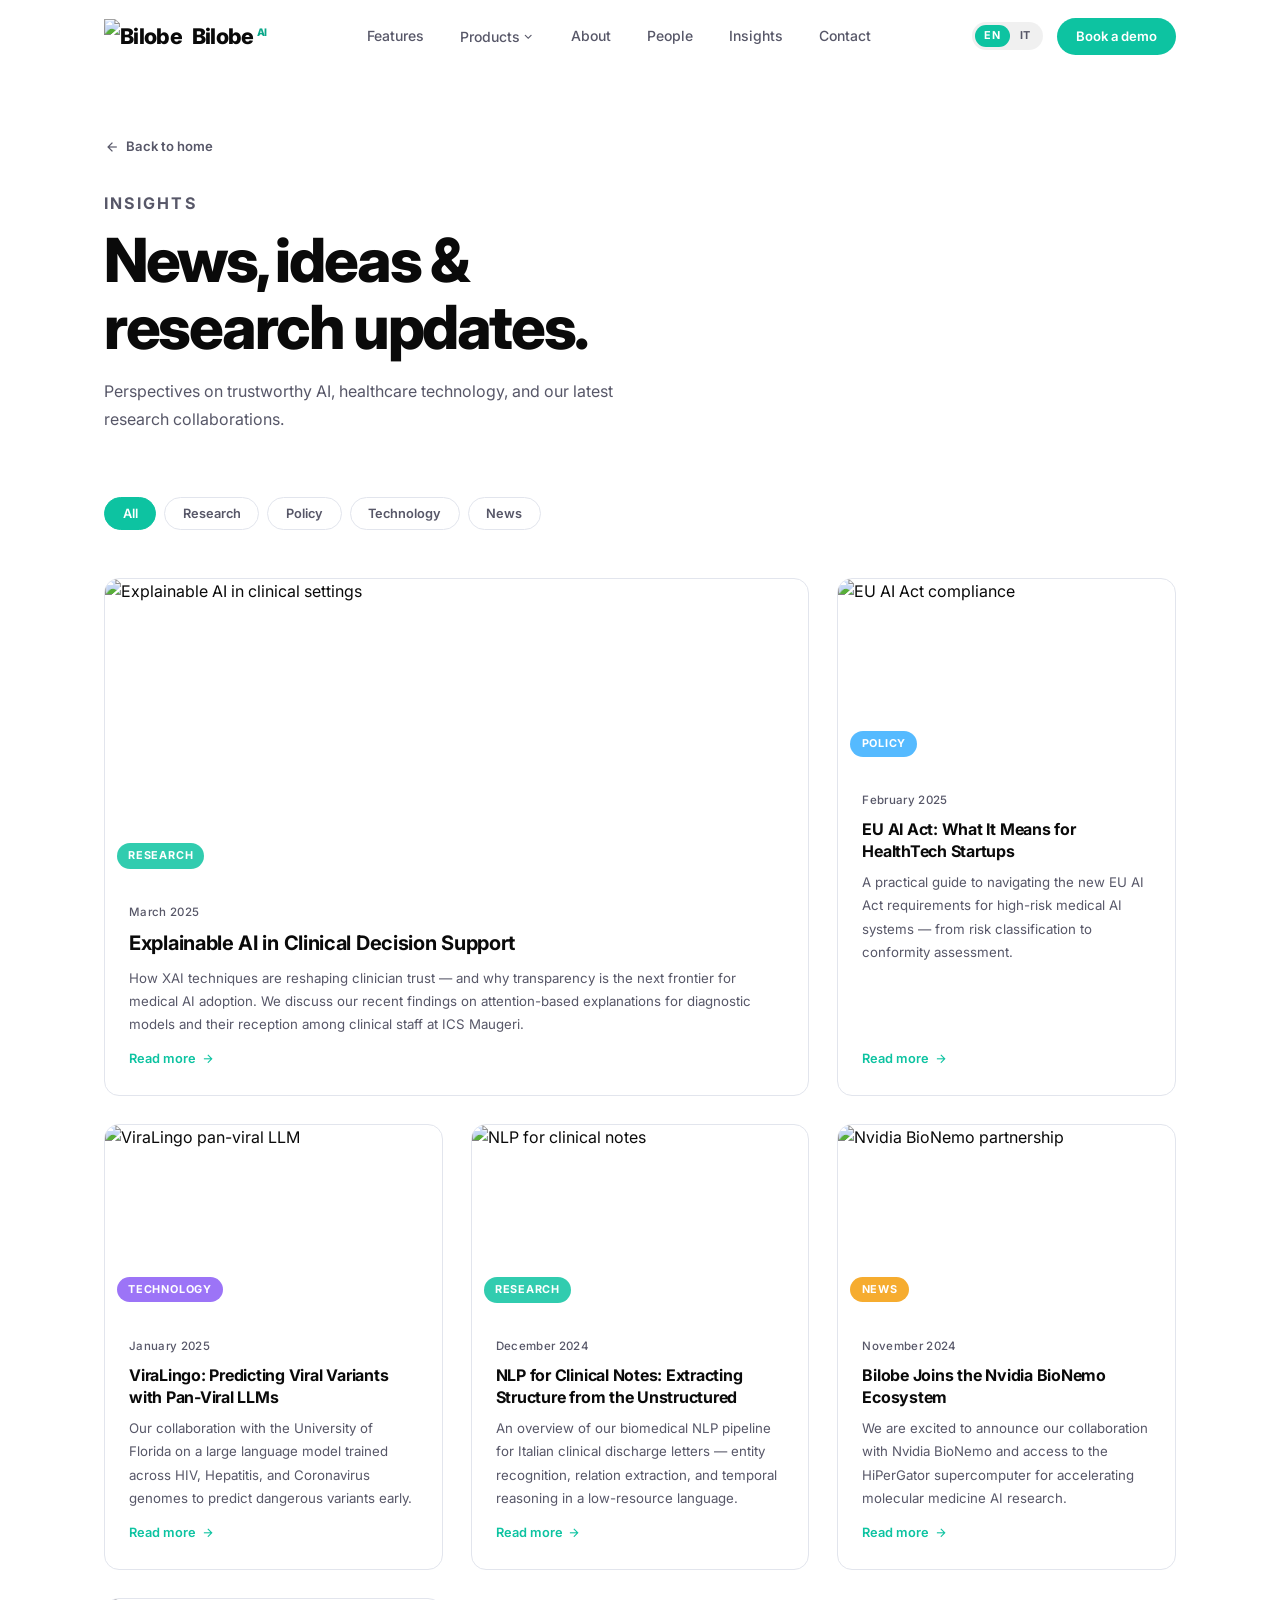
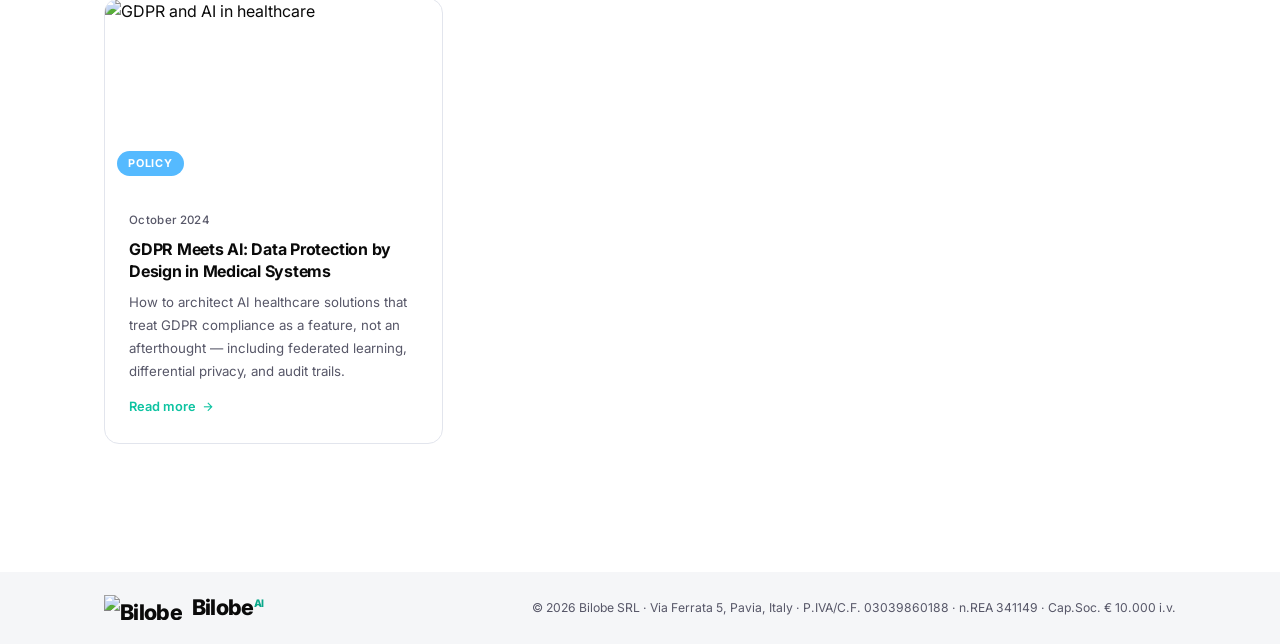
==== insights.html @ 32bac082 "fixed VAT number" ====
<!DOCTYPE html>
<html lang="en">

<head>
  <meta charset="UTF-8">
  <meta name="viewport" content="width=device-width, initial-scale=1.0">
  <title>Insights — Bilobe AI</title>
  <meta name="description"
    content="News, research updates, and ideas from Bilobe — trustworthy AI for healthcare.">
  <link rel="icon" href="images/logo/logo.ico" type="image/x-icon">
  <link rel="icon" href="images/logo/logo-32x32.png" sizes="32x32" type="image/png">
  <link rel="apple-touch-icon" href="images/logo/logo-touch-icon.png">
  <link rel="preconnect" href="https://fonts.googleapis.com">
  <link rel="preconnect" href="https://fonts.gstatic.com" crossorigin>
  <link href="https://fonts.googleapis.com/css2?family=Funnel+Display:wght@700;800&family=Inter:wght@400;500;600;700;800&display=swap" rel="stylesheet">
  <link href="https://fonts.googleapis.com/css2?family=Material+Symbols+Outlined:opsz,wght,FILL,GRAD@24,400,0,0"
    rel="stylesheet">
  <link rel="stylesheet" href="style.css">
  <style>
    /* ── Insights page–specific styles ── */
    #insights-page {
      padding-top: calc(var(--nav-h) + 4rem);
      min-height: 100vh;
      background: var(--bg);
    }

    .insights-page-header {
      margin-bottom: clamp(2.5rem, 5vw, 4rem);
    }

    .insights-page-header h1 {
      font-size: clamp(2.2rem, 5vw, 3.8rem);
      font-weight: 800;
      letter-spacing: -0.04em;
      line-height: 1.1;
      color: var(--text);
      margin-top: 0.6rem;
      margin-bottom: 1rem;
    }

    .insights-page-header p {
      font-size: 1rem;
      color: var(--text-2);
      max-width: 520px;
      line-height: 1.75;
    }

    /* Filter tabs */
    .insights-filters {
      display: flex;
      gap: 0.5rem;
      flex-wrap: wrap;
      margin-bottom: clamp(2rem, 4vw, 3rem);
    }

    .filter-btn {
      padding: 0.5rem 1.1rem;
      font-family: inherit;
      font-size: 0.8rem;
      font-weight: 600;
      border-radius: 100px;
      border: 1px solid var(--border);
      background: transparent;
      color: var(--text-2);
      cursor: pointer;
      transition: background 0.2s, border-color 0.2s, color 0.2s;
    }

    .filter-btn:hover {
      border-color: var(--accent);
      color: var(--accent);
    }

    .filter-btn.active {
      background: var(--accent);
      border-color: var(--accent);
      color: #fff;
    }

    /* Full grid — 3 col */
    .insights-full-grid {
      display: grid;
      grid-template-columns: repeat(3, 1fr);
      gap: var(--gap);
    }

    /* Featured card — spans 2 cols */
    .insight-card.featured {
      grid-column: span 2;
    }

    .insight-card.featured .insight-img-wrap {
      aspect-ratio: 21/9;
    }

    .insight-card.featured .insight-body h3 {
      font-size: 1.25rem;
    }

    /* Hidden by filter */
    .insight-card[hidden] {
      display: none;
    }

    /* Back link */
    .back-link {
      display: inline-flex;
      align-items: center;
      gap: 0.35rem;
      font-size: 0.82rem;
      font-weight: 600;
      color: var(--text-2);
      margin-bottom: 2rem;
      transition: color 0.2s;
    }

    .back-link:hover {
      color: var(--accent);
    }

    .back-link .material-symbols-outlined {
      font-size: 1rem;
    }

    @media (max-width: 1024px) {
      .insights-full-grid {
        grid-template-columns: repeat(2, 1fr);
      }

      .insight-card.featured {
        grid-column: span 2;
      }
    }

    @media (max-width: 768px) {
      .insights-full-grid {
        grid-template-columns: 1fr;
      }

      .insight-card.featured {
        grid-column: span 1;
      }

      .insight-card.featured .insight-img-wrap {
        aspect-ratio: 16/9;
      }
    }
  </style>
</head>

<body>

  <!-- NAVBAR -->
  <nav id="navbar" class="light">
    <div class="nav-inner">
      <a href="index.html#hero" class="nav-brand">
        <img src="images/logo/logo.gif" alt="Bilobe" class="nav-logo-img">
        <span>Bilobe<sup>&nbsp;&nbsp;AI</sup></span>
      </a>
      <ul class="nav-links">
        <li><a href="index.html#features" data-i18n="nav_features">Features</a></li>
        <li class="nav-item-dropdown">
          <a href="index.html#products" class="nav-dropdown-trigger">
            <span data-i18n="nav_products">Products</span>
            <span class="nav-chevron material-symbols-outlined">expand_more</span>
          </a>
          <ul class="nav-dropdown">
            <li><a href="index.html#orientamed">OrientaMed</a></li>
            <li><a href="index.html#elicita">Elicita</a></li>
            <li><a href="index.html#bionymizer">Bionymizer</a></li>
          </ul>
        </li>
        <li><a href="index.html#about" data-i18n="nav_about">About</a></li>
        <li><a href="index.html#contact" data-i18n="nav_people">People</a></li>
        <li><a href="insights.html" aria-current="page" data-i18n="nav_insights">Insights</a></li>
        <li><a href="index.html#get-in-touch" data-i18n="nav_contact">Contact</a></li>
      </ul>
      <div class="nav-right">
        <button class="lang-toggle" id="lang-toggle" aria-label="Switch language">
          <span class="lang-option active" data-lang="en">EN</span>
          <span class="lang-sep">/</span>
          <span class="lang-option" data-lang="it">IT</span>
        </button>
        <a href="index.html#get-in-touch" class="nav-demo-btn" data-i18n="nav_book_demo">Book a demo</a>
      </div>
      <button class="nav-burger" aria-label="Open menu" aria-expanded="false">
        <span></span><span></span><span></span>
      </button>
    </div>
  </nav>

  <!-- INSIGHTS PAGE -->
  <section id="insights-page">
    <div class="container">

      <a href="index.html" class="back-link">
        <span class="material-symbols-outlined">arrow_back</span>
        Back to home
      </a>

      <div class="insights-page-header reveal">
        <p class="label">Insights</p>
        <h1>News, ideas &amp;<br>research updates.</h1>
        <p>Perspectives on trustworthy AI, healthcare technology, and our latest research collaborations.</p>
      </div>

      <!-- Category filters -->
      <div class="insights-filters">
        <button class="filter-btn active" data-filter="all">All</button>
        <button class="filter-btn" data-filter="research">Research</button>
        <button class="filter-btn" data-filter="policy">Policy</button>
        <button class="filter-btn" data-filter="technology">Technology</button>
        <button class="filter-btn" data-filter="news">News</button>
      </div>

      <!-- Full grid -->
      <div class="insights-full-grid">

        <!-- Featured -->
        <article class="insight-card featured reveal" data-category="research" id="xai-clinical">
          <a href="articles/xai-clinical.html" class="insight-card-link">
            <div class="insight-img-wrap">
              <img src="https://images.unsplash.com/photo-1576091160399-112ba8d25d1d?w=1200&q=80&auto=format&fit=crop"
                alt="Explainable AI in clinical settings" loading="eager">
              <span class="insight-tag research">Research</span>
            </div>
            <div class="insight-body">
              <time class="insight-date" datetime="2025-03-10">March 2025</time>
              <h3>Explainable AI in Clinical Decision Support</h3>
              <p>How XAI techniques are reshaping clinician trust — and why transparency is the next frontier for medical AI adoption. We discuss our recent findings on attention-based explanations for diagnostic models and their reception among clinical staff at ICS Maugeri.</p>
              <span class="insight-more">Read more <span class="material-symbols-outlined">arrow_forward</span></span>
            </div>
          </a>
        </article>

        <article class="insight-card reveal delay-1" data-category="policy" id="eu-ai-act">
          <a href="articles/eu-ai-act.html" class="insight-card-link">
            <div class="insight-img-wrap">
              <img src="https://images.unsplash.com/photo-1589578228447-e1a4e481c6c8?w=700&q=80&auto=format&fit=crop"
                alt="EU AI Act compliance" loading="lazy">
              <span class="insight-tag policy">Policy</span>
            </div>
            <div class="insight-body">
              <time class="insight-date" datetime="2025-02-18">February 2025</time>
              <h3>EU AI Act: What It Means for HealthTech Startups</h3>
              <p>A practical guide to navigating the new EU AI Act requirements for high-risk medical AI systems — from risk classification to conformity assessment.</p>
              <span class="insight-more">Read more <span class="material-symbols-outlined">arrow_forward</span></span>
            </div>
          </a>
        </article>

        <article class="insight-card reveal delay-2" data-category="technology" id="viralingo">
          <a href="articles/viralingo.html" class="insight-card-link">
            <div class="insight-img-wrap">
              <img src="https://images.unsplash.com/photo-1614935151651-0bea6508db6b?w=700&q=80&auto=format&fit=crop"
                alt="ViraLingo pan-viral LLM" loading="lazy">
              <span class="insight-tag technology">Technology</span>
            </div>
            <div class="insight-body">
              <time class="insight-date" datetime="2025-01-22">January 2025</time>
              <h3>ViraLingo: Predicting Viral Variants with Pan-Viral LLMs</h3>
              <p>Our collaboration with the University of Florida on a large language model trained across HIV, Hepatitis, and Coronavirus genomes to predict dangerous variants early.</p>
              <span class="insight-more">Read more <span class="material-symbols-outlined">arrow_forward</span></span>
            </div>
          </a>
        </article>

        <article class="insight-card reveal delay-1" data-category="research" id="nlp-clinical-notes">
          <a href="articles/nlp-clinical-notes.html" class="insight-card-link">
            <div class="insight-img-wrap">
              <img src="https://images.unsplash.com/photo-1516549655169-df83a0774514?w=700&q=80&auto=format&fit=crop"
                alt="NLP for clinical notes" loading="lazy">
              <span class="insight-tag research">Research</span>
            </div>
            <div class="insight-body">
              <time class="insight-date" datetime="2024-12-05">December 2024</time>
              <h3>NLP for Clinical Notes: Extracting Structure from the Unstructured</h3>
              <p>An overview of our biomedical NLP pipeline for Italian clinical discharge letters — entity recognition, relation extraction, and temporal reasoning in a low-resource language.</p>
              <span class="insight-more">Read more <span class="material-symbols-outlined">arrow_forward</span></span>
            </div>
          </a>
        </article>

        <article class="insight-card reveal delay-2" data-category="news" id="nvidia-partnership">
          <a href="articles/nvidia-partnership.html" class="insight-card-link">
            <div class="insight-img-wrap">
              <img src="https://images.unsplash.com/photo-1518770660439-4636190af475?w=700&q=80&auto=format&fit=crop"
                alt="Nvidia BioNemo partnership" loading="lazy">
              <span class="insight-tag news">News</span>
            </div>
            <div class="insight-body">
              <time class="insight-date" datetime="2024-11-14">November 2024</time>
              <h3>Bilobe Joins the Nvidia BioNemo Ecosystem</h3>
              <p>We are excited to announce our collaboration with Nvidia BioNemo and access to the HiPerGator supercomputer for accelerating molecular medicine AI research.</p>
              <span class="insight-more">Read more <span class="material-symbols-outlined">arrow_forward</span></span>
            </div>
          </a>
        </article>

        <article class="insight-card reveal delay-3" data-category="policy" id="gdpr-ai">
          <a href="articles/gdpr-ai.html" class="insight-card-link">
            <div class="insight-img-wrap">
              <img src="https://images.unsplash.com/photo-1507925921958-8a62f3d1a50d?w=700&q=80&auto=format&fit=crop"
                alt="GDPR and AI in healthcare" loading="lazy">
              <span class="insight-tag policy">Policy</span>
            </div>
            <div class="insight-body">
              <time class="insight-date" datetime="2024-10-08">October 2024</time>
              <h3>GDPR Meets AI: Data Protection by Design in Medical Systems</h3>
              <p>How to architect AI healthcare solutions that treat GDPR compliance as a feature, not an afterthought — including federated learning, differential privacy, and audit trails.</p>
              <span class="insight-more">Read more <span class="material-symbols-outlined">arrow_forward</span></span>
            </div>
          </a>
        </article>

      </div>
    </div>
  </section>

  <!-- FOOTER -->
  <footer id="footer">
    <div class="container footer-inner">
      <a href="index.html#hero" class="nav-brand">
        <img src="images/logo/logo.gif" alt="Bilobe" class="nav-logo-img-footer">
        <span>Bilobe<sup>AI</sup></span>
      </a>
      <p>© 2026 Bilobe SRL · Via Ferrata 5, Pavia, Italy · P.IVA/C.F. 03039860188 · n.REA 341149 · Cap.Soc. € 10.000 i.v.</p>
    </div>
  </footer>

  <script src="script.js"></script>
  <script>
    // Category filter
    const filterBtns = document.querySelectorAll('.filter-btn');
    const cards      = document.querySelectorAll('.insight-card[data-category]');

    filterBtns.forEach(btn => {
      btn.addEventListener('click', () => {
        filterBtns.forEach(b => b.classList.remove('active'));
        btn.classList.add('active');
        const filter = btn.dataset.filter;
        cards.forEach(card => {
          card.hidden = filter !== 'all' && card.dataset.category !== filter;
        });
      });
    });
  </script>
</body>

</html>
---- style.css ----
/* ─── TOKENS ──────────────────────────────────────────── */
:root {
  --accent: #0DC3A1;
  --accent-d: #0AA88A;
  --dark: #09090B;
  --dark-2: #0F0F12;
  --bg: #FFFFFF;
  --bg-alt: #F5F6F8;
  --text-white: #f3faf3;
  --text: #0A0A0A;
  --text-2: #575768;
  --premium-bg:
    radial-gradient(ellipse at 18% 65%, rgba(56, 174, 255, 0.22) 0%, transparent 55%),
    radial-gradient(ellipse at 82% 20%, rgba(13, 195, 161, 0.18) 0%, transparent 52%),
    linear-gradient(140deg, #f0fbff 0%, #e8f7f4 55%, #f5fcff 100%);
  --border: #E2E5ED;
  --nav-h: 72px;
  --radius: 15px;
  --max-w: 1160px;
  --gap: clamp(1rem, 2.2vw, 1.75rem);
}

/* ─── RESET ───────────────────────────────────────────── */
*,
*::before,
*::after {
  box-sizing: border-box;
  margin: 0;
  padding: 0;
}

html {
  scroll-behavior: smooth;
}

body {
  font-family: 'Inter', sans-serif;
  font-size: 1rem;
  line-height: 1.6;
  color: var(--text);
  background: var(--bg);
  -webkit-font-smoothing: antialiased;
  -moz-osx-font-smoothing: grayscale;
}

img {
  max-width: 100%;
  display: block;
}

a {
  color: inherit;
  text-decoration: none;
}

/* ─── LAYOUT ──────────────────────────────────────────── */
.container {
  width: 100%;
  max-width: var(--max-w);
  margin-inline: auto;
  padding-inline: clamp(1.25rem, 5vw, 2.75rem);
}

section {
  padding-block: clamp(5rem, 10vw, 8rem);
  scroll-margin-top: var(--nav-h);
}

#orientamed,
#elicita,
#bionymizer {
  scroll-margin-top: calc(var(--nav-h) + 2rem);
}

/* ─── REVEAL ──────────────────────────────────────────── */
.reveal {
  opacity: 0;
  transform: translateY(22px);
  transition: opacity 0.7s cubic-bezier(.16, 1, .3, 1),
    transform 0.7s cubic-bezier(.16, 1, .3, 1);
}

.reveal.visible {
  opacity: 1;
  transform: translateY(0);
}

.delay-1 {
  transition-delay: 0.07s;
}

.delay-2 {
  transition-delay: 0.14s;
}

.delay-3 {
  transition-delay: 0.21s;
}

.delay-4 {
  transition-delay: 0.28s;
}

.delay-5 {
  transition-delay: 0.35s;
}

/* ─── TYPOGRAPHY ──────────────────────────────────────── */
h2 {
  font-family: 'Funnel Display', sans-serif;
  cursor: crosshair;
}

.h2-word {
  display: inline;
  cursor: crosshair;
  white-space: pre;
}

/* ─── SHARED ──────────────────────────────────────────── */
.label {
  display: block;
  font-size: 0.68rem;
  font-weight: 700;
  letter-spacing: 0.14em;
  text-transform: uppercase;
  color: var(--accent);
  margin-bottom: 0.65rem;
}

.section-header {
  text-align: center;
  margin-bottom: clamp(2.5rem, 5vw, 4rem);
}

.section-header h2 {
  font-size: clamp(1.9rem, 4.5vw, 3rem);
  font-weight: 800;
  line-height: 1.12;
  letter-spacing: -0.035em;
}

.accent-text {
  background: linear-gradient(100deg, #0DC3A1 0%, #38AEFF 100%);
  -webkit-background-clip: text;
  -webkit-text-fill-color: transparent;
  background-clip: text;
}

.inline-icon {
  display: inline-block;
  height: 0.9em;
  width: auto;
  vertical-align: middle;
  margin-bottom: 0.15em;
}

/* ─── NAVBAR ──────────────────────────────────────────── */
#navbar {
  position: fixed;
  top: 0;
  inset-inline: 0;
  height: var(--nav-h);
  background: rgba(255, 255, 255, 0.85);
  backdrop-filter: blur(18px);
  -webkit-backdrop-filter: blur(18px);
  /* border-bottom: 1px solid rgba(0, 0, 0, 0.07); */
  z-index: 999;
  transition: background 0.35s, border-color 0.35s;
}

#navbar.light {
  background: rgba(255, 255, 255, 0.93);
  border-bottom-color: var(--border);
}

.nav-inner {
  height: 100%;
  display: flex;
  align-items: center;
  justify-content: space-between;
  max-width: var(--max-w);
  margin-inline: auto;
  padding-inline: clamp(1.25rem, 5vw, 2.75rem);
}

/* ─ Bigger brand ─ */
.nav-brand {
  display: flex;
  align-items: center;
  gap: 0.6rem;
  font-size: 1.35rem;
  font-weight: 800;
  color: var(--text);
  letter-spacing: -0.03em;
  transition: color 0.3s;
}

#navbar.light .nav-brand {
  color: var(--text);
}

.nav-brand sup {
  color: var(--accent-d);
  font-size: 0.65rem;
  font-weight: 800;
  vertical-align: super;
}

.nav-logo-img {
  height: 34px;
  width: auto;
}

.nav-logo-img-footer {
  height: 25px;
  width: auto;
}

.nav-links {
  display: flex;
  list-style: none;
  gap: 2.25rem;
}

.nav-links a {
  font-size: 0.875rem;
  font-weight: 500;
  color: var(--text-2);
  transition: color 0.2s;
}

.nav-links a:hover {
  color: var(--accent);
}

#navbar.light .nav-links a {
  color: var(--text-2);
}

#navbar.light .nav-links a:hover {
  color: var(--accent);
}

/* ─ Nav right group ─ */
.nav-right {
  display: flex;
  align-items: center;
  gap: 0.85rem;
  flex-shrink: 0;
}

/* ─ Language toggle ─ */
.lang-toggle {
  background: rgba(0, 0, 0, 0.06);
  border: none;
  border-radius: 100px;
  cursor: pointer;
  display: inline-flex;
  align-items: center;
  padding: 3px;
  gap: 0;
  font-family: inherit;
  flex-shrink: 0;
}

.lang-option {
  font-size: 0.68rem;
  font-weight: 700;
  color: var(--text-2);
  letter-spacing: 0.05em;
  padding: 0.22rem 0.6rem;
  border-radius: 100px;
  transition: background 0.2s, color 0.2s;
  line-height: 1.4;
  white-space: nowrap;
}

.lang-option.active {
  background: var(--accent);
  color: #fff;
}

.lang-option:not(.active):hover {
  color: var(--text);
}

.lang-sep {
  display: none;
}

/* ─ Products dropdown ─ */
.nav-item-dropdown {
  position: relative;
}

.nav-dropdown-trigger {
  display: inline-flex;
  align-items: center;
  gap: 0.1rem;
  vertical-align: middle;
}

.nav-chevron {
  font-size: 0.9rem !important;
  line-height: 1;
  transition: transform 0.2s;
  display: inline-flex;
  align-items: center;
}

.nav-item-dropdown:hover .nav-chevron,
.nav-item-dropdown.open .nav-chevron {
  transform: rotate(180deg);
}

.nav-dropdown {
  position: absolute;
  top: calc(100% + 0.65rem);
  left: 50%;
  transform: translateX(-50%) translateY(-6px);
  background: #fff;
  border: 1px solid var(--border);
  border-radius: 12px;
  box-shadow: 0 8px 32px rgba(0, 0, 0, 0.11);
  list-style: none;
  min-width: 150px;
  padding: 0.4rem 0;
  opacity: 0;
  pointer-events: none;
  transition: opacity 0.18s, transform 0.18s;
  z-index: 100;
}

.nav-item-dropdown:hover .nav-dropdown,
.nav-item-dropdown.open .nav-dropdown {
  opacity: 1;
  pointer-events: auto;
  transform: translateX(-50%) translateY(0);
}

.nav-dropdown li a {
  display: block;
  padding: 0.5rem 1.1rem;
  font-size: 0.845rem;
  font-weight: 500;
  color: var(--text-2);
  white-space: nowrap;
  transition: color 0.15s, background 0.15s;
  border-radius: 8px;
  margin: 0 0.3rem;
}

.nav-dropdown li a:hover {
  color: var(--accent);
  background: rgba(13, 195, 161, 0.06);
}

.nav-demo-btn {
  display: inline-flex;
  align-items: center;
  padding: 0.5rem 1.2rem;
  background: var(--accent);
  color: #fff;
  font-size: 0.82rem;
  font-weight: 600;
  border-radius: 100px;
  letter-spacing: -0.01em;
  white-space: nowrap;
  transition: background 0.2s, transform 0.2s, box-shadow 0.2s;
  flex-shrink: 0;
}

.nav-demo-btn:hover {
  background: var(--accent-d);
  transform: translateY(-1px);
  box-shadow: 0 6px 20px rgba(13, 195, 161, 0.35);
}

.nav-burger {
  display: none;
  flex-direction: column;
  gap: 5px;
  background: none;
  border: none;
  cursor: pointer;
  padding: 4px;
}

.nav-burger span {
  display: block;
  width: 24px;
  height: 2px;
  background: var(--text);
  border-radius: 2px;
  transition: transform 0.3s, opacity 0.3s;
}

#navbar.light .nav-burger span {
  background: var(--text);
}

/* ─── HERO ────────────────────────────────────────────── */
#hero {
  position: relative;
  min-height: 100svh;
  display: flex;
  align-items: center;
  background:
    linear-gradient(to bottom,
      rgba(255, 255, 255, 0) 0%,
      rgba(255, 255, 255, 0) 10%,
      rgba(255, 255, 255, 0.1) 90%,
      rgba(245, 246, 248, 0.3) 100%),
    url('images/bg/hero_3.png') center / cover no-repeat;
  background-color: #a8dce8;
  overflow: hidden;
  padding-top: calc(var(--nav-h) + 3rem);
  padding-bottom: 4rem;
}

.hero-bg {
  position: absolute;
  inset: 0;
  pointer-events: none;
}

.hero-glow-1 {
  position: absolute;
  width: 900px;
  height: 700px;
  background: radial-gradient(ellipse, rgba(13, 195, 161, 0.13) 0%, transparent 62%);
  top: -160px;
  left: 50%;
  transform: translateX(-50%);
}

.hero-glow-2 {
  position: absolute;
  width: 600px;
  height: 600px;
  background: radial-gradient(ellipse, rgba(56, 174, 255, 0.07) 0%, transparent 65%);
  bottom: -60px;
  right: 5%;
}


.hero-split {
  display: grid;
  grid-template-columns: 1fr 1fr;
  gap: clamp(2.5rem, 5vw, 5rem);
  align-items: center;
  position: relative;
  z-index: 1;
  margin-bottom: 4rem;
}

.hero-text {
  display: flex;
  flex-direction: column;
}

.chip {
  display: inline-flex;
  align-items: center;
  align-self: flex-start;
  padding: 0.38rem 1rem;
  border: 1px solid rgba(13, 195, 161, 0.4);
  border-radius: 100px;
  background: rgba(255, 255, 255, 0.75);
  color: var(--accent);
  font-size: 0.68rem;
  font-weight: 700;
  letter-spacing: 0.1em;
  text-transform: uppercase;
  margin-bottom: 2rem;
}

.hero-title {
  display: flex;
  flex-direction: column;
  font-size: clamp(2.8rem, 6.5vw, 5.5rem);
  font-family: 'Funnel Display', sans-serif;
  font-weight: 800;
  line-height: 1.04;
  letter-spacing: -0.045em;
  color: var(--text-white);
  margin-bottom: 1.75rem;
}

.hero-title span {
  display: block;
}

.hero-sub {
  font-size: clamp(1.35rem, 1.8vw, 1.1rem);
  color: var(--text-white);
  max-width: 440px;
  margin-bottom: 2.5rem;
  line-height: 1.8;
}

.hero-actions {
  display: flex;
  align-items: center;
  gap: 0.5rem;
  flex-wrap: wrap;
}

/* Hero image panel */
.hero-visual {
  position: relative;
}

.hero-visual-inner {
  border-radius: 20px;
  overflow: hidden;
  aspect-ratio: 5/6;
  border: 1px solid rgba(0, 0, 0, 0.08);
  position: relative;
  box-shadow: 0 32px 80px rgba(0, 0, 0, 0.18);
}

.hero-visual-inner img {
  width: 100%;
  height: 100%;
  object-fit: cover;
  object-position: center top;
  display: block;
}

.hero-visual-tint {
  position: absolute;
  inset: 0;
  background: linear-gradient(160deg, rgba(13, 195, 161, 0.1) 0%, rgba(9, 9, 11, 0.3) 70%);
}

.hero-badge {
  position: absolute;
  bottom: -1rem;
  left: -1rem;
  display: flex;
  align-items: center;
  gap: 0.45rem;
  padding: 0.7rem 1.1rem;
  background: var(--accent);
  color: #fff;
  border-radius: 12px;
  font-size: 0.78rem;
  font-weight: 700;
  letter-spacing: 0.01em;
  box-shadow: 0 8px 28px rgba(13, 195, 161, 0.45);
}

.hero-badge .material-symbols-outlined {
  font-size: 1rem;
}

.hero-cta {
  margin-top: 2rem;
}

.btn-outline-white {
  display: inline-flex;
  align-items: center;
  gap: 0.45rem;
  padding: 0.85rem 1.9rem;
  background: transparent;
  color: var(--text-white);
  font-family: inherit;
  font-size: 0.9rem;
  font-weight: 600;
  border-radius: 100px;
  border: 1.5px solid rgba(255, 255, 255, 0.8);
  cursor: pointer;
  letter-spacing: -0.01em;
  transition: background 0.2s, border-color 0.2s, color 0.2s;
}

.btn-outline-white:hover {
  background: rgba(255, 255, 255, 0.12);
  border-color: #fff;
}

/* Hero scroll */
.hero-scroll {
  display: flex;
  flex-direction: column;
  align-items: center;
  gap: 0.55rem;
  text-decoration: none;
  color: var(--text-white);
  position: relative;
  z-index: 1;
  margin-top: 1rem;
  transition: color 0.2s;
}

.hero-scroll:hover {
  color: var(--accent);
}

.hero-scroll-label {
  font-size: 0.7rem;
  font-weight: 600;
  color: var(--text-white);
  letter-spacing: 0.14em;
  text-transform: uppercase;
  animation: scrollLabelPulse 2.4s ease-in-out infinite;
}

.hero-scroll-mouse {
  width: 24px;
  height: 38px;
  border: 2px solid currentColor;
  border-radius: 12px;
  display: flex;
  justify-content: center;
  padding-top: 6px;
}

.hero-scroll-wheel {
  width: 3px;
  height: 7px;
  background: currentColor;
  border-radius: 2px;
  animation: scrollWheel 2.4s ease-in-out infinite;
}

@keyframes scrollWheel {
  0% {
    transform: translateY(0);
    opacity: 1;
  }

  60% {
    transform: translateY(10px);
    opacity: 0;
  }

  61% {
    transform: translateY(0);
    opacity: 0;
  }

  100% {
    transform: translateY(0);
    opacity: 1;
  }
}

@keyframes scrollLabelPulse {

  0%,
  100% {
    opacity: 0.6;
  }

  50% {
    opacity: 1;
  }
}

/* Buttons */
.btn-primary {
  display: inline-flex;
  align-items: center;
  gap: 0.45rem;
  padding: 0.85rem 1.9rem;
  background: var(--accent);
  color: #fff;
  font-family: inherit;
  font-size: 0.9rem;
  font-weight: 600;
  border-radius: 100px;
  border: none;
  cursor: pointer;
  letter-spacing: -0.01em;
  transition: background 0.2s, transform 0.2s, box-shadow 0.2s;
}

.btn-primary:hover {
  background: var(--accent-d);
  transform: translateY(-2px);
  box-shadow: 0 8px 28px rgba(13, 195, 161, 0.35);
}

.btn-primary .material-symbols-outlined {
  font-size: 1rem;
}

.btn-ghost {
  display: inline-flex;
  align-items: center;
  gap: 0.25rem;
  padding: 0.85rem 1.4rem;
  color: var(--text-2);
  font-family: inherit;
  font-size: 0.9rem;
  font-weight: 500;
  transition: color 0.2s;
}

.btn-ghost:hover {
  color: var(--text);
}

/* ─── FEATURES — full-bleed overlay cards ─────────────── */
#features {
  background: linear-gradient(to bottom, var(--bg-alt) 80%, var(--bg) 100%);
}

.features-grid {
  display: grid;
  grid-template-columns: repeat(3, 1fr);
  gap: var(--gap);
  align-items: stretch;
}

.feature-card {
  position: relative;
  border-radius: 16px;
  overflow: hidden;
  aspect-ratio: 3/4;
  min-height: 380px;
  cursor: default;
}

/* Image fills entire card */
.feature-img-wrap {
  position: absolute;
  inset: 0;
}

.feature-img-wrap img {
  width: 100%;
  height: 100%;
  object-fit: cover;
  object-position: center;
  display: block;
  transition: transform 0.65s cubic-bezier(.16, 1, .3, 1);
}

.feature-card:hover .feature-img-wrap img {
  transform: scale(1.08);
}

/* Permanent gradient overlay: dark at bottom, light at top */
.feature-overlay {
  position: absolute;
  inset: 0;
  background: linear-gradient(to bottom,
      rgba(9, 9, 11, 0.08) 0%,
      rgba(9, 9, 11, 0.18) 30%,
      rgba(9, 9, 11, 0.82) 68%,
      rgba(9, 9, 11, 0.97) 100%);
  transition: background 0.4s ease;
}

.feature-card:hover .feature-overlay {
  background: linear-gradient(to bottom,
      rgba(9, 9, 11, 0.12) 0%,
      rgba(9, 9, 11, 0.25) 30%,
      rgba(9, 9, 11, 0.90) 68%,
      rgba(9, 9, 11, 1) 100%);
}

/* Content pinned to bottom */
.feature-content {
  position: absolute;
  bottom: 0;
  left: 0;
  right: 0;
  padding: 1.75rem;
  z-index: 2;
}

.feature-header {
  display: flex;
  align-items: center;
  justify-content: space-between;
  margin-bottom: 0.85rem;
}

.feature-icon {
  font-size: 1.75rem;
  color: var(--accent);
}

.feature-num {
  font-size: 0.68rem;
  font-weight: 700;
  color: rgba(255, 255, 255, 0.3);
  letter-spacing: 0.08em;
}

.feature-card h3 {
  font-size: 1.1rem;
  font-weight: 700;
  color: #fff;
  letter-spacing: -0.02em;
  line-height: 1.3;
  margin-bottom: 0;
  transition: margin-bottom 0.35s cubic-bezier(.16, 1, .3, 1);
}

.feature-card:hover h3 {
  margin-bottom: 0.65rem;
}

/* Description hidden → reveals on hover */
.feature-card p {
  font-size: 0.85rem;
  color: rgba(255, 255, 255, 0.65);
  line-height: 1.72;
  max-height: 0;
  overflow: hidden;
  opacity: 0;
  transition: max-height 0.5s cubic-bezier(.16, 1, .3, 1),
    opacity 0.35s ease 0.05s;
}

.feature-card:hover p {
  max-height: 140px;
  opacity: 1;
}

/* Teal accent bar sweeps in from left on hover */
.feature-card::after {
  content: '';
  position: absolute;
  bottom: 0;
  left: 0;
  height: 3px;
  width: 100%;
  background: var(--accent);
  transform: scaleX(0);
  transform-origin: left;
  transition: transform 0.5s cubic-bezier(.16, 1, .3, 1);
}

.feature-card:hover::after {
  transform: scaleX(1);
}

/* ─── ABOUT ───────────────────────────────────────────── */
#about {
  background: linear-gradient(to bottom, var(--bg-alt) 80%, var(--bg) 100%);
}

.about-layout {
  display: grid;
  grid-template-columns: 55% 1fr;
  gap: clamp(3rem, 6vw, 6rem);
  align-items: center;
}

.about-text {
  display: flex;
  flex-direction: column;
}

.about-statement {
  font-size: clamp(1.8rem, 3.5vw, 2.6rem);
  font-weight: 800;
  line-height: 1.14;
  letter-spacing: -0.035em;
  color: var(--text);
  margin-bottom: 1.25rem;
}

.about-tag {
  display: inline-flex;
  align-items: center;
  gap: 0.35rem;
  font-size: 0.8rem;
  font-weight: 500;
  color: var(--text-2);
  margin-bottom: 2rem;
}

.about-tag .material-symbols-outlined {
  font-size: 1rem;
  color: var(--accent);
}

.about-body p {
  font-size: 0.92rem;
  color: var(--text-2);
  line-height: 1.88;
  margin-bottom: 0.9rem;
}

.about-body p:last-child {
  margin-bottom: 0;
}

/* About image with zoom on hover */
.about-visual {
  border-radius: 20px;
  overflow: hidden;
  aspect-ratio: 4/5;
  box-shadow: 0 28px 72px rgba(0, 0, 0, 0.12);
  position: relative;
}

.about-visual img {
  width: 100%;
  height: 100%;
  object-fit: cover;
  display: block;
  transition: transform 0.7s cubic-bezier(.16, 1, .3, 1);
}

.about-visual:hover img {
  transform: scale(1.04);
}

/* ─── PARTNERS STRIP (inside features) ───────────────── */
.partners-strip {
  margin-top: clamp(2.5rem, 5vw, 4rem);
  padding-top: clamp(2rem, 4vw, 3rem);
  border-top: 1px solid var(--border);
}

.partners-strip-label {
  text-align: center;
  font-size: 0.68rem;
  font-weight: 700;
  letter-spacing: 0.14em;
  text-transform: uppercase;
  color: var(--text-2);
  opacity: 0.55;
  margin-bottom: 1.5rem;
}

/* ─── PARTNERS CAROUSEL ───────────────────────────────── */
.partners-carousel {
  overflow: hidden;
  mask-image: linear-gradient(to right, transparent 0%, black 8%, black 92%, transparent 100%);
  -webkit-mask-image: linear-gradient(to right, transparent 0%, black 8%, black 92%, transparent 100%);
}

.partners-track {
  display: flex;
  align-items: center;
  gap: clamp(2.5rem, 5vw, 4.5rem);
  width: max-content;
  animation: partners-scroll 28s linear infinite;
}

.partners-track:hover {
  animation-play-state: paused;
}

@keyframes partners-scroll {
  from {
    transform: translateX(0);
  }

  to {
    transform: translateX(-50%);
  }
}

.partner-logo-item {
  flex-shrink: 0;
  display: flex;
  align-items: center;
  justify-content: center;
  height: 80px;
}

.partner-logo-item img {
  max-height: 70px;
  max-width: 160px;
  width: auto;
  object-fit: contain;
  filter: grayscale(1);
  opacity: 0.4;
  transition: filter 0.35s, opacity 0.35s;
}

.partner-logo-item img:hover {
  filter: grayscale(0);
  opacity: 1;
}

/* ─── PEOPLE ──────────────────────────────────────────── */
#contact {
  background:
    linear-gradient(to bottom,
      rgba(255, 255, 255, 1) 0%,
      rgba(255, 255, 255, 0.60) 10%,
      rgba(255, 255, 255, 0.60) 90%,
      rgba(245, 246, 248, 1) 100%),
    url('images/bg/bg1.webp') center / cover no-repeat;
  background-color: #00c5a8;
}

.people-grid {
  display: flex;
  flex-direction: column;
  gap: var(--gap);
}

.people-row {
  display: grid;
  gap: var(--gap);
}

.people-row--main {
  grid-template-columns: repeat(3, 1fr);
  max-width: 75%;
  margin-inline: auto;
  width: 100%;
}

.people-row--consultants {
  grid-template-columns: repeat(4, 1fr);
}

.person-card {
  /*background: rgba(255, 255, 255, 0.65); 
  border: 1px solid rgba(0, 0, 0, 0.07); 
  border-radius: var(--radius); */
  padding: 2rem 1.25rem 1.75rem;
  display: flex;
  flex-direction: column;
  align-items: center;
  text-align: center;
  position: relative;
  overflow: hidden;
  transition: background 0.25s, border-color 0.25s,
    transform 0.35s cubic-bezier(.16, 1, .3, 1);
}

.person-card::after {
  content: '';
  position: absolute;
  bottom: 0;
  left: 0;
  height: 2px;
  width: 100%;
  background: var(--accent);
  transform: scaleX(0);
  transform-origin: left;
  transition: transform 0.45s cubic-bezier(.16, 1, .3, 1);
}

.person-card:hover {
  /*background: rgba(255, 255, 255, 0.5);
  border-color: rgba(13, 195, 161, 0.4);*/
  transform: translateY(-5px);
}

.person-card:hover::after {
  transform: scaleX(1);
}

.person-img-wrap {
  width: 120px;
  height: 120px;
  border-radius: 50%;
  overflow: hidden;
  margin-bottom: 1.2rem;
  /*border: 2px solid rgba(0, 0, 0, 0.1);*/
  border: 0px solid rgba(0, 0, 0, 0.1);
  flex-shrink: 0;
  transition: border-color 0.25s;
}

.person-card:hover .person-img-wrap {
  width: 140px;
  height: 140px;
  border: 3px solid;
  border-color: var(--accent);
  transition: 0.25s;
}

.person-img-wrap img {
  width: 100%;
  height: 100%;
  object-fit: cover;
}

.person-info h3 {
  font-size: 0.93rem;
  font-weight: 700;
  color: var(--text);
  margin-bottom: 0.3rem;
  letter-spacing: -0.01em;
}

.person-role {
  font-size: 0.72rem;
  color: var(--text-2);
  margin-bottom: 0.85rem;
  line-height: 1.5;
}

.linkedin-link {
  display: inline-flex;
  align-items: center;
  gap: 0.2rem;
  font-size: 0.75rem;
  font-weight: 600;
  color: var(--accent-d);
  transition: opacity 0.2s;
}

.linkedin-link:hover {
  opacity: 0.75;
}

/* ─── CONTACT US ──────────────────────────────────────── */
#get-in-touch {
  background:
    linear-gradient(to bottom,
      rgba(245, 246, 248, 1) 0%,
      rgba(245, 246, 248, 0.55) 10%,
      rgba(245, 246, 248, 0.55) 90%,
      rgba(245, 246, 248, 1) 100%),
    url('images/bg/bg2.webp') center / cover no-repeat;
  background-color: #a8dce8;
  border-top: none;
}

.contact-layout {
  display: grid;
  grid-template-columns: 1fr 1fr;
  gap: clamp(3rem, 6vw, 6rem);
  align-items: center;
}

.contact-title {
  font-size: clamp(2rem, 4vw, 3.2rem);
  font-weight: 800;
  line-height: 1.1;
  letter-spacing: -0.04em;
  color: var(--text);
  margin-bottom: 1.25rem;
}

.contact-intro {
  font-size: 0.95rem;
  color: var(--text-2);
  line-height: 1.85;
  margin-bottom: 1.75rem;
}

.contact-services {
  list-style: none;
  display: flex;
  flex-direction: column;
  gap: 0.6rem;
  margin-bottom: 2rem;
}

.contact-services li {
  display: flex;
  align-items: center;
  gap: 0.65rem;
  font-size: 0.88rem;
  color: var(--text-2);
}

.contact-services li::before {
  content: '';
  width: 6px;
  height: 6px;
  border-radius: 50%;
  background: var(--accent);
  flex-shrink: 0;
}

.contact-trust {
  display: flex;
  flex-direction: column;
  gap: 0.6rem;
}

.trust-item {
  display: flex;
  align-items: center;
  gap: 0.5rem;
  font-size: 0.82rem;
  font-weight: 500;
  color: var(--text-2);
}

.trust-item .material-symbols-outlined {
  font-size: 1rem;
  color: var(--accent);
}

.contact-card {
  background: rgba(255, 255, 255, 0.65);
  border: 1px solid rgba(0, 0, 0, 0.07);
  border-radius: 20px;
  padding: clamp(2rem, 4vw, 3rem);
  display: flex;
  flex-direction: column;
  gap: 1rem;
  backdrop-filter: blur(8px);
  -webkit-backdrop-filter: blur(8px);
}

.contact-card-label {
  font-size: 0.68rem;
  font-weight: 700;
  letter-spacing: 0.14em;
  text-transform: uppercase;
  color: var(--text-2);
}

.contact-email {
  font-size: clamp(1.1rem, 2.5vw, 1.5rem);
  font-weight: 700;
  color: var(--text);
  letter-spacing: -0.02em;
  word-break: break-all;
  transition: color 0.2s;
}

.contact-email:hover {
  color: var(--accent);
}

.contact-actions {
  display: flex;
  gap: 0.75rem;
  flex-wrap: wrap;
  margin-top: 0.5rem;
}

.btn-copy {
  display: inline-flex;
  align-items: center;
  gap: 0.45rem;
  padding: 0.85rem 1.9rem;
  background: rgba(0, 0, 0, 0.05);
  color: var(--text-2);
  font-family: inherit;
  font-size: 0.9rem;
  font-weight: 600;
  border-radius: 100px;
  border: 1px solid rgba(0, 0, 0, 0.12);
  cursor: pointer;
  letter-spacing: -0.01em;
  transition: background 0.2s, color 0.2s, transform 0.2s;
}

.btn-copy:hover {
  background: rgba(0, 0, 0, 0.09);
  color: var(--text);
  transform: translateY(-2px);
}

.btn-copy .material-symbols-outlined {
  font-size: 1rem;
}

/* ─── FOOTER ──────────────────────────────────────────── */
#footer {
  background: var(--bg-alt);
  min-height: var(--nav-h);
  padding-block: 0.75rem;
  display: flex;
  align-items: center;
}

.footer-inner {
  display: flex;
  align-items: center;
  justify-content: space-between;
  gap: 1rem;
  flex-wrap: wrap;
  width: 100%;
}

.footer-brand {
  font-size: 1rem;
  font-weight: 800;
  color: var(--text);
  letter-spacing: -0.02em;
}

.footer-brand sup {
  color: var(--accent);
  font-size: 0.55rem;
  vertical-align: super;
}

#footer p {
  font-size: 0.76rem;
  color: var(--text-2);
}

/* ─── PRODUCTS ────────────────────────────────────────── */
#products {
  background: linear-gradient(to bottom, var(--bg) 80%, var(--bg-alt) 100%);
}

.products-grid {
  display: flex;
  flex-direction: column;
  gap: var(--gap);
}

.products-row {
  display: grid;
  grid-template-columns: repeat(2, 1fr);
  gap: var(--gap);
  align-items: stretch;
}

/* Featured card (OrientaMed) */
.product-card.product-card--featured {
  flex-direction: row;
  align-items: stretch;
}

.product-card--featured .product-card-body {
  display: flex;
  flex-direction: column;
  flex: 1;
  min-width: 0;
}

.product-card--featured .product-card-body .product-ingredients {
  flex: 1;
}

.product-cover {
  width: 42%;
  flex-shrink: 0;
  overflow: hidden;
  border-radius: var(--radius) 0 0 var(--radius);
}

.product-cover picture,
.product-cover img {
  width: 100%;
  height: 100%;
  object-fit: cover;
  display: block;
  transition: transform 0.7s cubic-bezier(.16, 1, .3, 1);
}

.product-card--featured:hover .product-cover img {
  transform: scale(1.04);
}

.product-card {
  background: var(--bg);
  border: 1px solid var(--border);
  border-radius: var(--radius);
  overflow: hidden;
  display: flex;
  flex-direction: column;
  position: relative;
  transition: transform 0.35s cubic-bezier(.16, 1, .3, 1),
    box-shadow 0.35s cubic-bezier(.16, 1, .3, 1),
    border-color 0.25s;
}

.product-card::before {
  content: '';
  position: absolute;
  top: 0;
  left: 0;
  right: 0;
  height: 3px;
  background: linear-gradient(90deg, var(--accent) 0%, #38AEFF 100%);
}

.product-card:hover {
  transform: translateY(-5px);
  box-shadow: 0 20px 52px rgba(0, 0, 0, 0.09);
  border-color: rgba(13, 195, 161, 0.3);
}

.product-card-top {
  padding: 2rem 2rem 1.5rem;
}

.product-icon {
  font-size: 2rem;
  color: var(--accent);
  margin-bottom: 1rem;
  display: block;
}

.product-name {
  font-family: 'Funnel Display', sans-serif;
  font-size: 1.45rem;
  font-weight: 800;
  letter-spacing: -0.03em;
  color: var(--text);
  margin-bottom: 0.75rem;
  line-height: 1.2;
}

.product-desc {
  font-size: 0.88rem;
  color: var(--text-2);
  line-height: 1.82;
}

.product-ingredients {
  background: var(--bg-alt);
  border-top: 1px solid var(--border);
  padding: 1.5rem 2rem 2rem;
  flex: 1;
}

.product-ingredients-label {
  font-size: 0.68rem;
  font-weight: 700;
  letter-spacing: 0.14em;
  text-transform: uppercase;
  color: var(--accent);
  margin-bottom: 1.1rem;
}

.ingredient-list {
  list-style: none;
  display: flex;
  flex-direction: column;
  gap: 1.1rem;
}

.ingredient-item {
  display: flex;
  gap: 0.75rem;
  align-items: flex-start;
}

.ingredient-icon {
  font-size: 1.1rem;
  color: var(--accent);
  flex-shrink: 0;
  margin-top: 0.05rem;
}

.ingredient-item strong {
  display: block;
  font-size: 0.82rem;
  font-weight: 700;
  color: var(--text);
  margin-bottom: 0.2rem;
  letter-spacing: -0.01em;
}

.ingredient-item span {
  font-size: 0.8rem;
  color: var(--text-2);
  line-height: 1.68;
}

/* ─── RESPONSIVE ──────────────────────────────────────── */
@media (max-width: 1024px) {
  .products-row {
    grid-template-columns: 1fr;
  }

  .product-card.product-card--featured {
    flex-direction: column;
  }

  .product-cover {
    width: 100%;
    height: 260px;
    border-radius: var(--radius) var(--radius) 0 0;
  }

  .people-grid {
    display: grid;
    grid-template-columns: repeat(3, 1fr);
  }

  .people-row {
    display: contents;
  }

  .hero-split {
    grid-template-columns: 1fr;
  }

  .hero-visual {
    display: none;
  }

  .about-layout {
    grid-template-columns: 1fr;
  }

  .about-visual {
    aspect-ratio: 16/7;
  }
}

@media (max-width: 768px) {
  .contact-layout {
    grid-template-columns: 1fr;
  }

  .nav-right {
    display: none;
  }

  .nav-links {
    display: none;
  }

  .nav-links.open {
    display: flex;
    flex-direction: column;
    position: fixed;
    top: var(--nav-h);
    inset-inline: 0;
    background: rgba(9, 9, 11, 0.97);
    backdrop-filter: blur(18px);
    -webkit-backdrop-filter: blur(18px);
    padding: 2rem clamp(1.25rem, 5vw, 2.75rem);
    gap: 1.5rem;
    border-bottom: 1px solid rgba(255, 255, 255, 0.07);
    z-index: 998;
  }

  .nav-links.open a {
    font-size: 1rem;
    color: rgba(255, 255, 255, 0.75);
  }

  #navbar.light .nav-links.open {
    background: rgba(255, 255, 255, 0.98);
    border-bottom: 1px solid var(--border);
    backdrop-filter: blur(18px);
    -webkit-backdrop-filter: blur(18px);
  }

  #navbar.light .nav-links.open a {
    color: var(--text);
  }

  #navbar.light .nav-links.open a:hover {
    color: var(--accent);
  }

  .nav-burger {
    display: flex;
  }

  .features-grid {
    grid-template-columns: 1fr;
  }

  .product-card-top {
    padding: 1.5rem 1.5rem 1.25rem;
  }

  .product-ingredients {
    padding: 1.25rem 1.5rem 1.5rem;
  }

  .feature-card {
    aspect-ratio: unset;
    min-height: 340px;
  }

  /* Always show description on mobile (no hover) */
  .feature-card p {
    max-height: 120px;
    opacity: 1;
  }

  .feature-card h3 {
    margin-bottom: 0.65rem;
  }

  .feature-card::after {
    transform: scaleX(1);
  }

  .people-grid {
    grid-template-columns: repeat(2, 1fr);
  }

  .footer-inner {
    flex-direction: column;
    align-items: flex-start;
  }
}

@media (max-width: 480px) {
  .hero-actions {
    flex-direction: column;
    align-items: stretch;
    text-align: center;
  }

  .btn-primary,
  .btn-ghost {
    justify-content: center;
  }
}

/* ─── INSIGHTS ────────────────────────────────────────── */
#insights {
  background: var(--bg-alt);
}

.insights-header {
  display: flex;
  align-items: flex-end;
  justify-content: space-between;
  gap: 1.5rem;
  margin-bottom: clamp(2.5rem, 5vw, 4rem);
  flex-wrap: wrap;
}

.insights-header h2 {
  font-size: clamp(1.9rem, 4.5vw, 3rem);
  font-weight: 800;
  line-height: 1.12;
  letter-spacing: -0.035em;
  margin-top: 0.5rem;
}

.insights-view-all {
  display: inline-flex;
  align-items: center;
  gap: 0.4rem;
  font-size: 0.88rem;
  font-weight: 600;
  color: var(--accent);
  white-space: nowrap;
  padding-bottom: 0.25rem;
  border-bottom: 1px solid transparent;
  transition: border-color 0.2s, gap 0.2s;
}

.insights-view-all:hover {
  border-bottom-color: var(--accent);
  gap: 0.65rem;
}

.insights-view-all .material-symbols-outlined {
  font-size: 1rem;
}

.insights-grid {
  display: grid;
  grid-template-columns: repeat(3, 1fr);
  gap: var(--gap);
}

@media (max-width: 1024px) {
  .insights-grid {
    grid-template-columns: repeat(2, 1fr);
  }
}

@media (max-width: 768px) {
  .insights-grid {
    grid-template-columns: 1fr;
  }
}

/* Card */
.insight-card {
  background: var(--bg);
  border: 1px solid var(--border);
  border-radius: var(--radius);
  overflow: hidden;
  transition: transform 0.35s cubic-bezier(.16, 1, .3, 1),
    box-shadow 0.35s cubic-bezier(.16, 1, .3, 1),
    border-color 0.25s;
}

.insight-card:hover {
  transform: translateY(-5px);
  box-shadow: 0 20px 52px rgba(0, 0, 0, 0.09);
  border-color: rgba(13, 195, 161, 0.25);
}

.insight-card-link {
  display: flex;
  flex-direction: column;
  height: 100%;
  color: inherit;
}

/* Image */
.insight-img-wrap {
  position: relative;
  aspect-ratio: 16/9;
  overflow: hidden;
  flex-shrink: 0;
}

.insight-img-wrap img {
  width: 100%;
  height: 100%;
  object-fit: cover;
  display: block;
  transition: transform 0.6s cubic-bezier(.16, 1, .3, 1);
}

.insight-card:hover .insight-img-wrap img {
  transform: scale(1.06);
}

/* Category tag */
.insight-tag {
  position: absolute;
  bottom: 0.75rem;
  left: 0.75rem;
  padding: 0.25rem 0.7rem;
  border-radius: 100px;
  font-size: 0.68rem;
  font-weight: 700;
  letter-spacing: 0.07em;
  text-transform: uppercase;
  backdrop-filter: blur(8px);
  -webkit-backdrop-filter: blur(8px);
}

.insight-tag.research {
  background: rgba(13, 195, 161, 0.85);
  color: #fff;
}

.insight-tag.policy {
  background: rgba(56, 174, 255, 0.85);
  color: #fff;
}

.insight-tag.technology {
  background: rgba(139, 92, 246, 0.85);
  color: #fff;
}

.insight-tag.news {
  background: rgba(245, 158, 11, 0.85);
  color: #fff;
}

/* Body */
.insight-body {
  padding: 1.4rem 1.5rem 1.6rem;
  display: flex;
  flex-direction: column;
  flex: 1;
  gap: 0.55rem;
}

.insight-date {
  font-size: 0.72rem;
  font-weight: 500;
  color: var(--text-2);
  letter-spacing: 0.03em;
}

.insight-body h3 {
  font-size: 1rem;
  font-weight: 700;
  line-height: 1.38;
  letter-spacing: -0.015em;
  color: var(--text);
}

.insight-body p {
  font-size: 0.83rem;
  color: var(--text-2);
  line-height: 1.75;
  flex: 1;
}

.insight-more {
  display: inline-flex;
  align-items: center;
  gap: 0.3rem;
  font-size: 0.8rem;
  font-weight: 600;
  color: var(--accent);
  margin-top: 0.25rem;
  transition: gap 0.2s;
}

.insight-card:hover .insight-more {
  gap: 0.55rem;
}

.insight-more .material-symbols-outlined {
  font-size: 0.9rem;
}

/* ─── COOKIE BANNER ───────────────────────────────────── */
.cookie-banner {
  position: fixed;
  bottom: 1.5rem;
  left: 50%;
  transform: translateX(-50%);
  width: min(calc(100vw - 2rem), 780px);
  background: rgba(15, 15, 18, 0.96);
  border: 1px solid rgba(255, 255, 255, 0.1);
  border-radius: 16px;
  backdrop-filter: blur(20px);
  -webkit-backdrop-filter: blur(20px);
  box-shadow: 0 16px 48px rgba(0, 0, 0, 0.5);
  z-index: 1100;
  padding: 1.25rem 1.5rem;
  animation: banner-in 0.4s cubic-bezier(.16, 1, .3, 1);
}

.cookie-banner[hidden] {
  display: none;
}

@keyframes banner-in {
  from {
    opacity: 0;
    transform: translateX(-50%) translateY(12px);
  }

  to {
    opacity: 1;
    transform: translateX(-50%) translateY(0);
  }
}

.cookie-banner-inner {
  display: flex;
  align-items: center;
  gap: 1.25rem;
  flex-wrap: wrap;
}

.cookie-banner-text {
  display: flex;
  align-items: flex-start;
  gap: 0.75rem;
  flex: 1;
  min-width: 0;
}

.cookie-banner-icon {
  font-size: 1.25rem;
  color: var(--accent);
  flex-shrink: 0;
  margin-top: 0.1rem;
}

.cookie-banner-text p {
  font-size: 0.83rem;
  color: rgba(255, 255, 255, 0.55);
  line-height: 1.6;
}

.cookie-policy-link {
  background: none;
  border: none;
  padding: 0;
  font: inherit;
  font-size: inherit;
  color: var(--accent);
  cursor: pointer;
  text-decoration: underline;
  text-underline-offset: 2px;
}

.cookie-policy-link:hover {
  opacity: 0.8;
}

.cookie-banner-actions {
  display: flex;
  gap: 0.6rem;
  flex-shrink: 0;
}

.btn-cookie-decline {
  padding: 0.6rem 1.2rem;
  font-family: inherit;
  font-size: 0.82rem;
  font-weight: 600;
  color: rgba(255, 255, 255, 0.5);
  background: rgba(255, 255, 255, 0.05);
  border: 1px solid rgba(255, 255, 255, 0.1);
  border-radius: 100px;
  cursor: pointer;
  transition: background 0.2s, color 0.2s;
}

.btn-cookie-decline:hover {
  background: rgba(255, 255, 255, 0.09);
  color: rgba(255, 255, 255, 0.8);
}

.btn-cookie-accept {
  padding: 0.6rem 1.2rem;
  font-family: inherit;
  font-size: 0.82rem;
  font-weight: 600;
  color: #fff;
  background: var(--accent);
  border: none;
  border-radius: 100px;
  cursor: pointer;
  transition: background 0.2s, transform 0.2s;
}

.btn-cookie-accept:hover {
  background: var(--accent-d);
  transform: translateY(-1px);
}

/* ─── COOKIE MODAL ────────────────────────────────────── */
.cookie-modal[hidden] {
  display: none;
}

.cookie-modal {
  position: fixed;
  inset: 0;
  z-index: 1200;
  display: flex;
  align-items: center;
  justify-content: center;
  padding: 1rem;
}

.cookie-modal-backdrop {
  position: absolute;
  inset: 0;
  background: rgba(0, 0, 0, 0.65);
  backdrop-filter: blur(4px);
  -webkit-backdrop-filter: blur(4px);
}

.cookie-modal-box {
  position: relative;
  background: #16161a;
  border: 1px solid rgba(255, 255, 255, 0.1);
  border-radius: 20px;
  width: min(100%, 640px);
  max-height: 82vh;
  display: flex;
  flex-direction: column;
  box-shadow: 0 32px 80px rgba(0, 0, 0, 0.6);
  animation: modal-in 0.35s cubic-bezier(.16, 1, .3, 1);
}

@keyframes modal-in {
  from {
    opacity: 0;
    transform: scale(0.96) translateY(8px);
  }

  to {
    opacity: 1;
    transform: scale(1) translateY(0);
  }
}

.cookie-modal-header {
  display: flex;
  align-items: center;
  justify-content: space-between;
  padding: 1.5rem 1.75rem 1.25rem;
  flex-shrink: 0;
}

.cookie-modal-header h2 {
  font-size: 1.15rem;
  font-weight: 700;
  color: #fff;
  letter-spacing: -0.02em;
}

.cookie-modal-close {
  background: none;
  border: none;
  color: rgba(255, 255, 255, 0.4);
  cursor: pointer;
  padding: 4px;
  display: flex;
  align-items: center;
  transition: color 0.2s;
}

.cookie-modal-close:hover {
  color: #fff;
}

.cookie-modal-body {
  padding: 1.5rem 1.75rem;
  overflow-y: auto;
  flex: 1;
  display: flex;
  flex-direction: column;
  gap: 1rem;
}

.cookie-modal-updated {
  font-size: 0.75rem;
  color: rgba(255, 255, 255, 0.3);
}

.cookie-modal-body h3 {
  font-size: 0.88rem;
  font-weight: 700;
  color: #fff;
  letter-spacing: -0.01em;
  margin-top: 0.5rem;
}

.cookie-modal-body p {
  font-size: 0.85rem;
  color: rgba(255, 255, 255, 0.5);
  line-height: 1.75;
}

.cookie-modal-body a {
  color: var(--accent);
  text-decoration: underline;
  text-underline-offset: 2px;
}

.cookie-table {
  border: 1px solid rgba(255, 255, 255, 0.07);
  border-radius: 10px;
  overflow: hidden;
  font-size: 0.8rem;
}

.cookie-row {
  display: grid;
  grid-template-columns: 1.8fr 1fr 2.5fr 1fr;
  gap: 0;
  border-bottom: 1px solid rgba(255, 255, 255, 0.06);
}

.cookie-row:last-child {
  border-bottom: none;
}

.cookie-row>* {
  padding: 0.65rem 0.85rem;
  color: rgba(255, 255, 255, 0.5);
  line-height: 1.5;
}

.cookie-row--head>* {
  font-size: 0.7rem;
  font-weight: 700;
  letter-spacing: 0.08em;
  text-transform: uppercase;
  color: rgba(255, 255, 255, 0.25);
  background: rgba(255, 255, 255, 0.02);
}

.cookie-row code {
  font-family: monospace;
  font-size: 0.78rem;
  color: rgba(255, 255, 255, 0.7);
}

.cookie-tag {
  display: inline-flex;
  align-items: center;
  padding: 0.2rem 0.55rem;
  border-radius: 100px;
  font-size: 0.7rem;
  font-weight: 700;
  letter-spacing: 0.04em;
  width: fit-content;
  margin-top: 0.15rem;
}

.cookie-tag.essential {
  background: rgba(13, 195, 161, 0.12);
  color: var(--accent);
}

.cookie-tag.analytics {
  background: rgba(56, 174, 255, 0.12);
  color: #38AEFF;
}

.cookie-modal-actions {
  display: flex;
  gap: 0.75rem;
  flex-wrap: wrap;
  padding-top: 0.5rem;
}

@media (max-width: 540px) {
  .cookie-banner-inner {
    flex-direction: column;
    align-items: stretch;
  }

  .cookie-banner-actions {
    justify-content: flex-end;
  }

  .cookie-row {
    grid-template-columns: 1fr 1fr;
  }

  .cookie-row>*:nth-child(3) {
    grid-column: 1 / -1;
  }
}
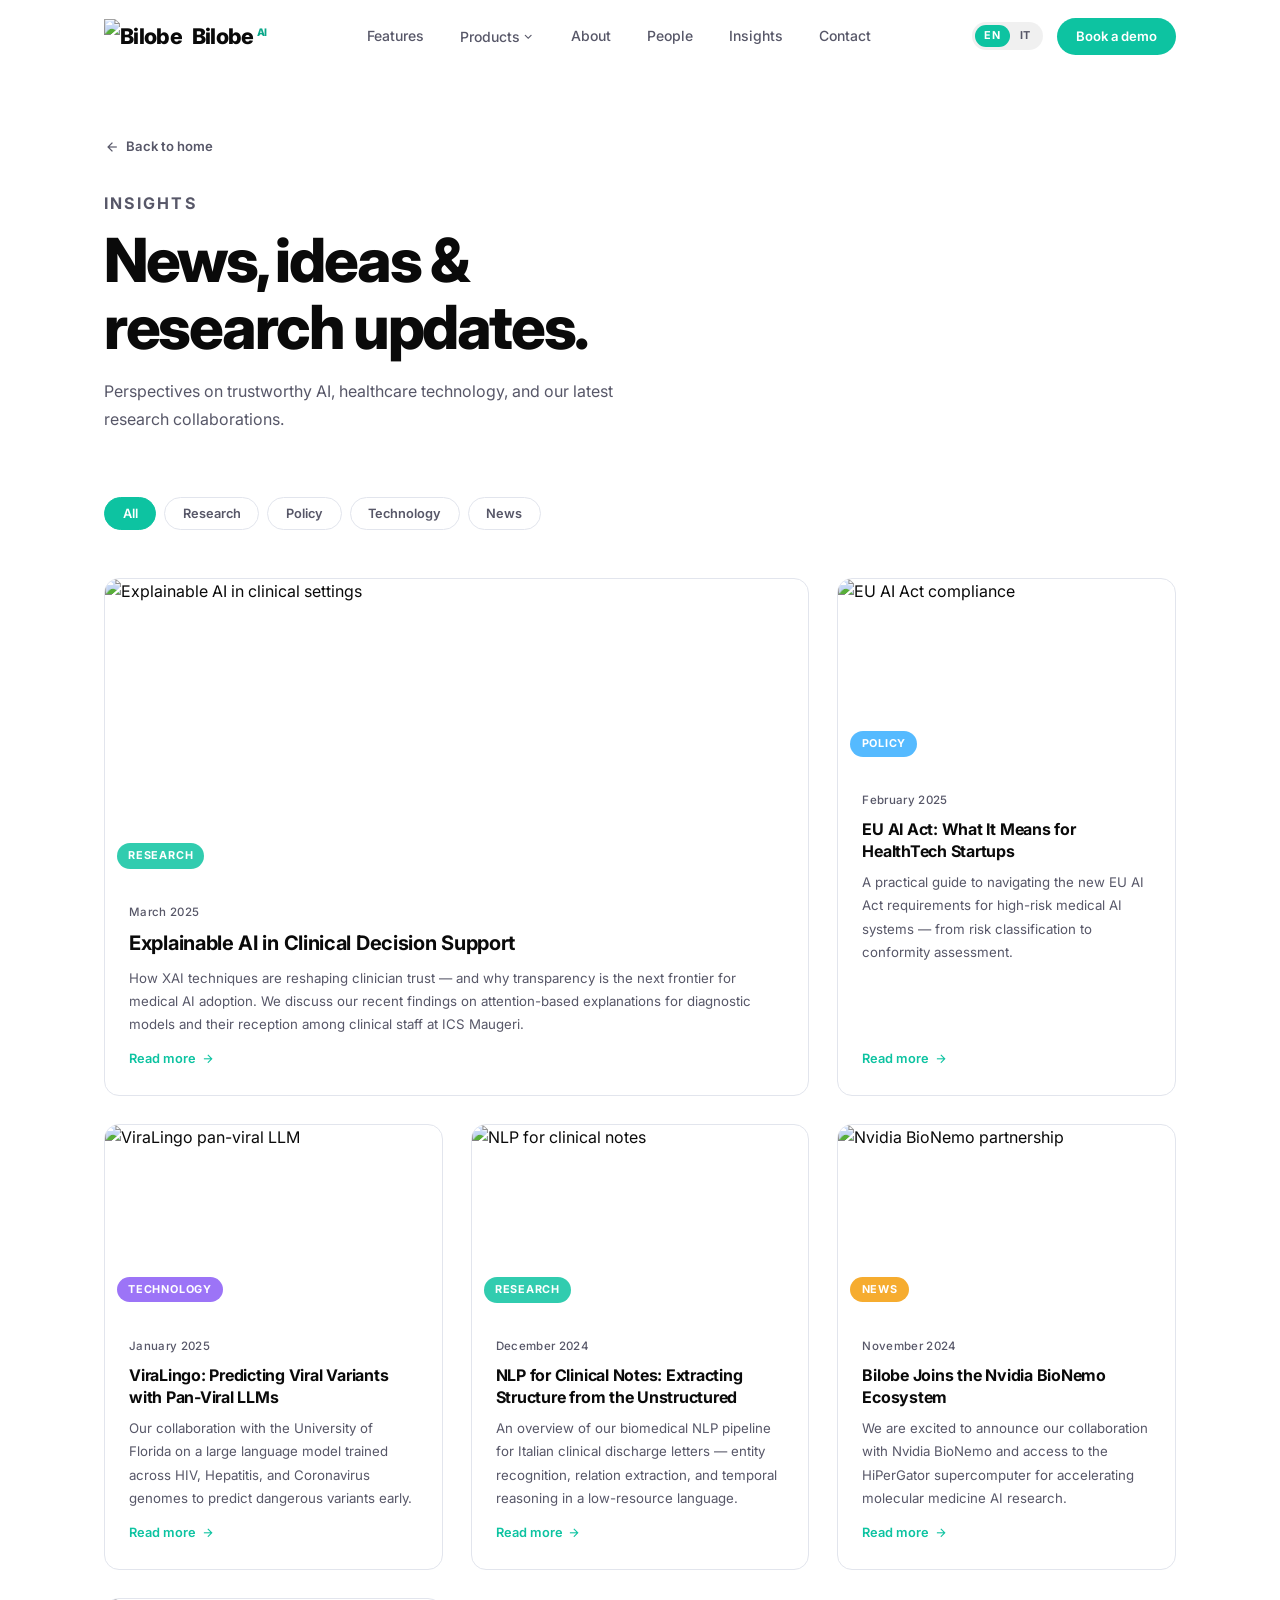
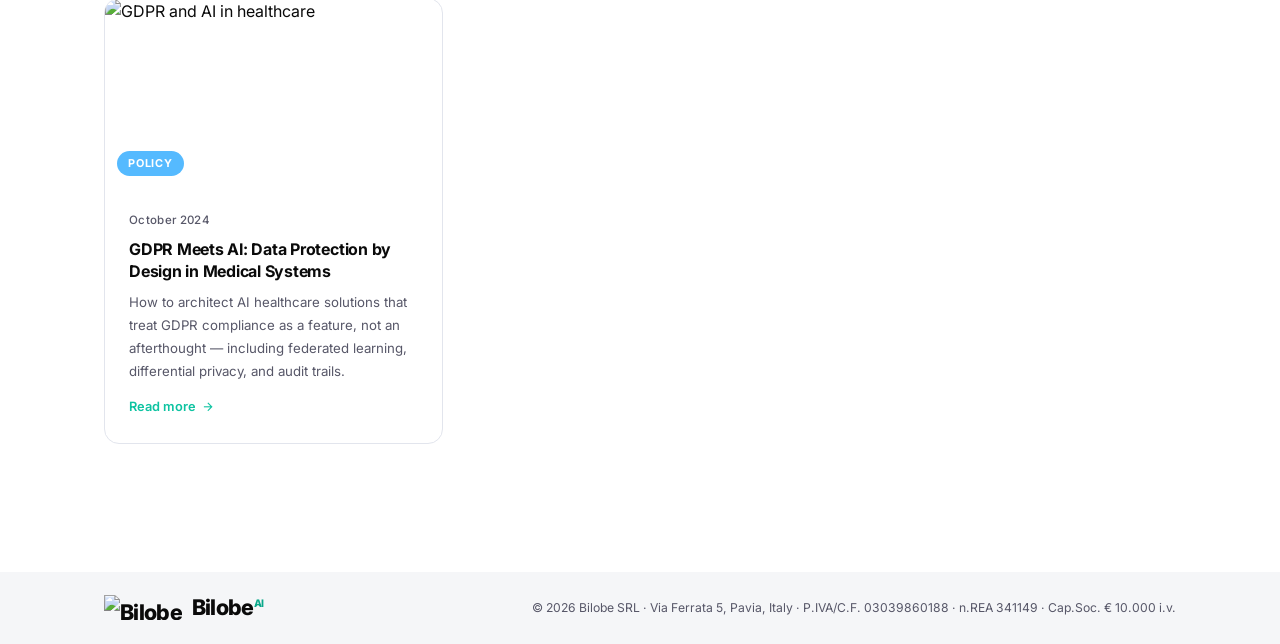
==== commit a2c6cd24: "Rename products and add taglines - OrientaMed → Laurel Navigator - Elicita → Fireweed Elicitation - " ====
--- a/insights.html
+++ b/insights.html
@@ -165,9 +165,9 @@
             <span class="nav-chevron material-symbols-outlined">expand_more</span>
           </a>
           <ul class="nav-dropdown">
-            <li><a href="index.html#orientamed">OrientaMed</a></li>
-            <li><a href="index.html#elicita">Elicita</a></li>
-            <li><a href="index.html#bionymizer">Bionymizer</a></li>
+            <li><a href="index.html#laurel-navigator">Laurel Navigator</a></li>
+            <li><a href="index.html#fireweed-elicitation">Fireweed Elicitation</a></li>
+            <li><a href="index.html#moss-anonymizer">Moss Anonymizer</a></li>
           </ul>
         </li>
         <li><a href="index.html#about" data-i18n="nav_about">About</a></li>
--- a/style.css
+++ b/style.css
@@ -66,9 +66,9 @@
   scroll-margin-top: var(--nav-h);
 }
 
-#orientamed,
-#elicita,
-#bionymizer {
+#laurel-navigator,
+#fireweed-elicitation,
+#moss-anonymizer {
   scroll-margin-top: calc(var(--nav-h) + 2rem);
 }
 
@@ -1315,7 +1315,7 @@
   align-items: stretch;
 }
 
-/* Featured card (OrientaMed) */
+/* Featured card (Laurel Navigator) */
 .product-card.product-card--featured {
   flex-direction: row;
   align-items: stretch;
@@ -1400,6 +1400,15 @@
   color: var(--text);
   margin-bottom: 0.75rem;
   line-height: 1.2;
+}
+
+.product-tagline {
+  font-size: 0.95rem;
+  font-weight: 600;
+  color: var(--accent);
+  margin-top: -0.4rem;
+  margin-bottom: 0.85rem;
+  line-height: 1.4;
 }
 
 .product-desc {
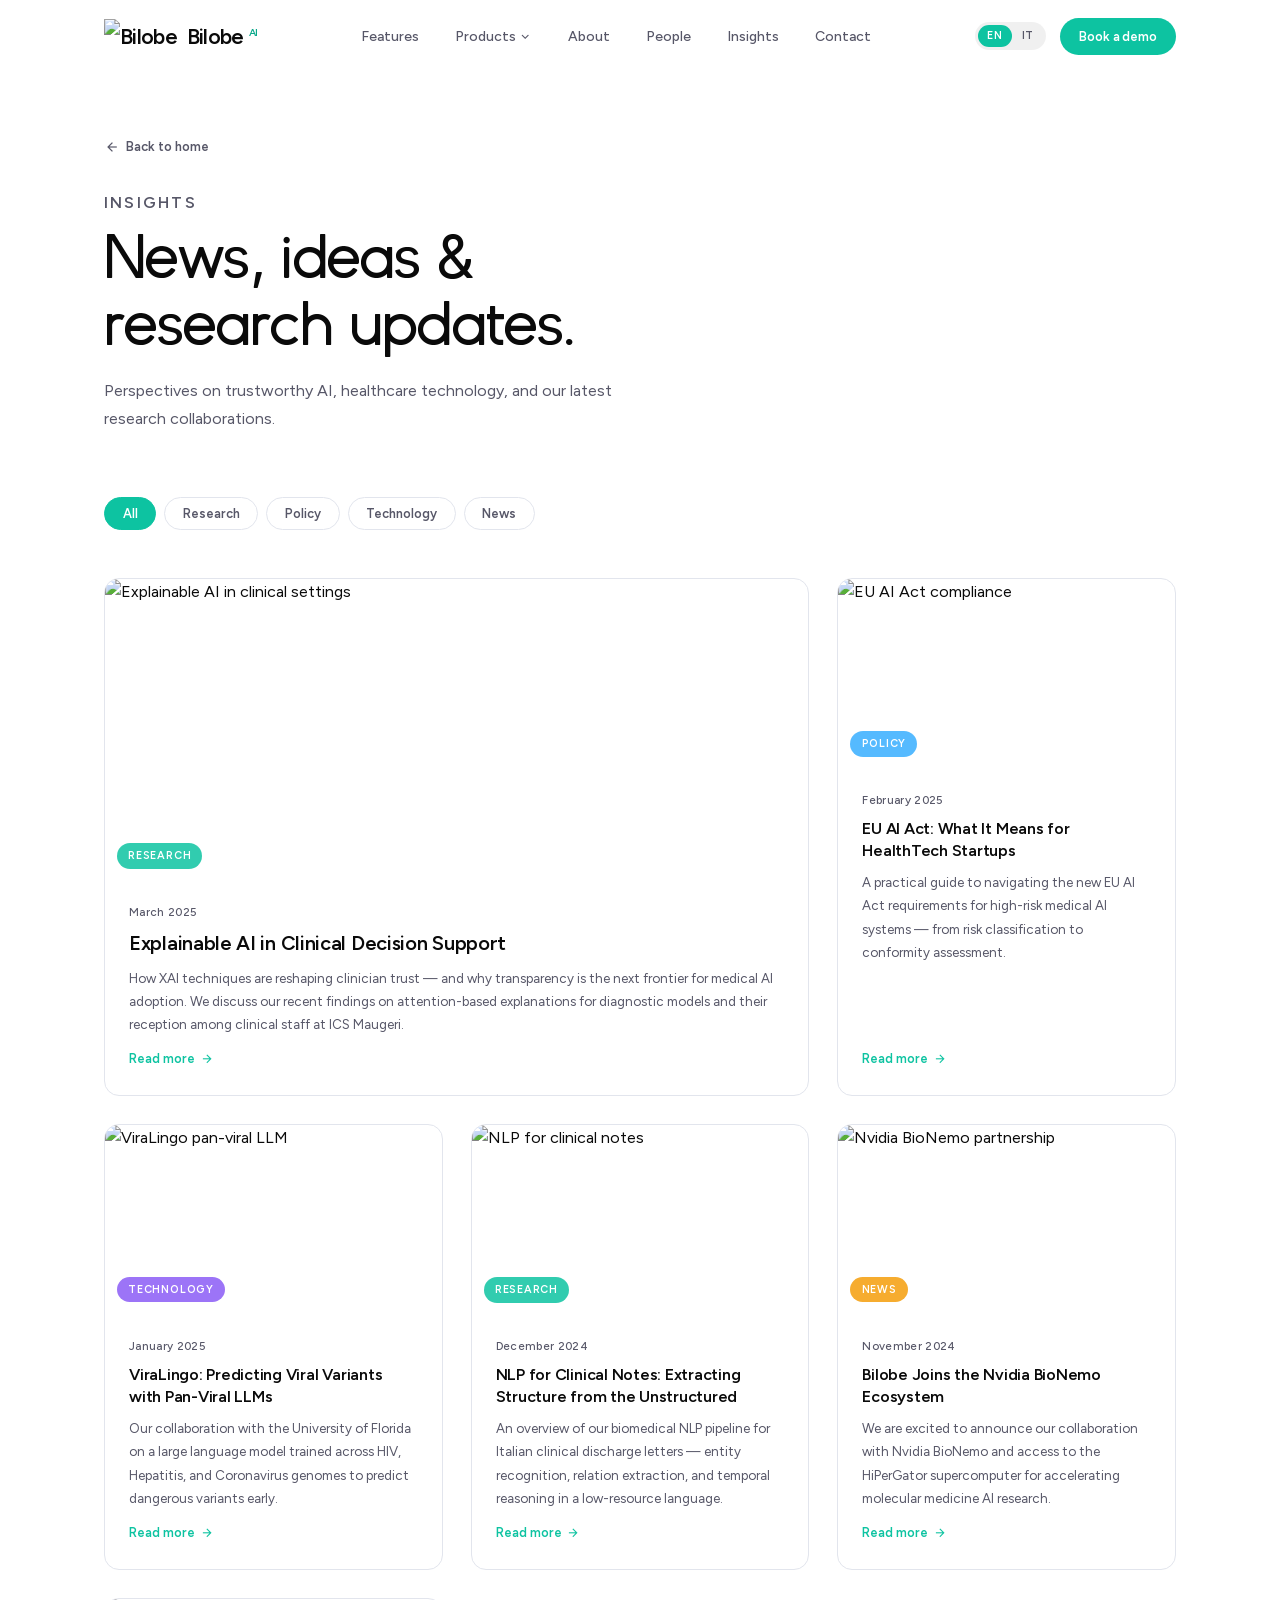
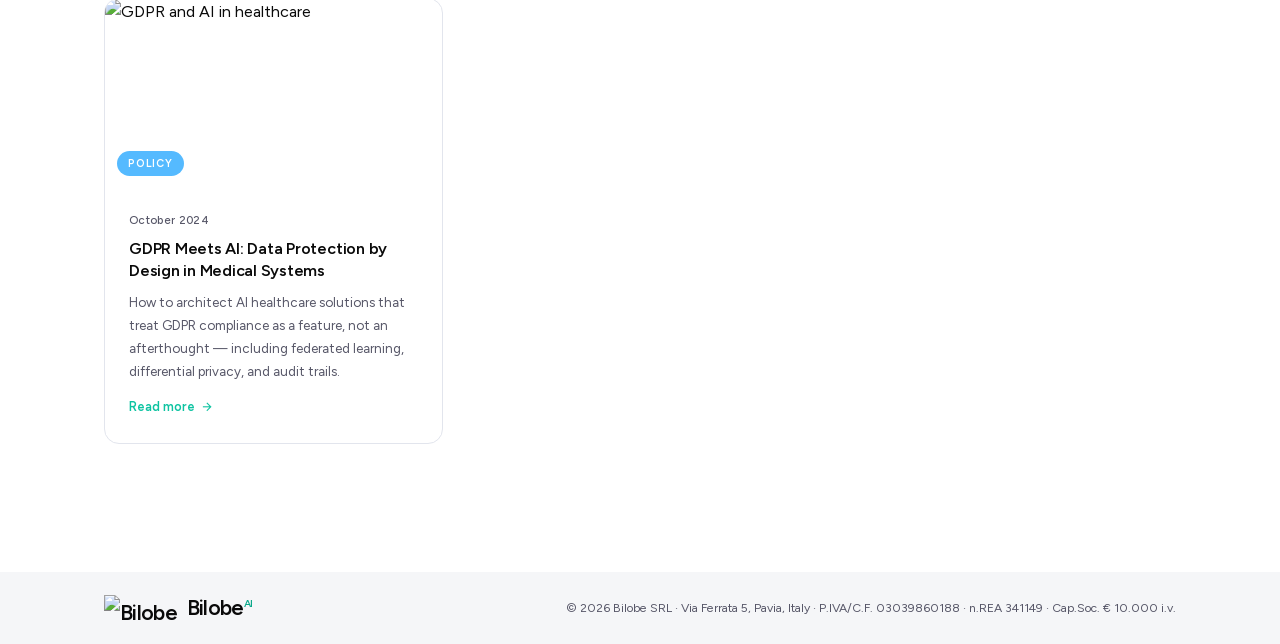
==== commit 1e567ffe: "Redesign capabilities section and apply brand fonts site-wide - Capabilities as an editorial section" ====
--- a/insights.html
+++ b/insights.html
@@ -12,10 +12,12 @@
   <link rel="apple-touch-icon" href="images/logo/logo-touch-icon.png">
   <link rel="preconnect" href="https://fonts.googleapis.com">
   <link rel="preconnect" href="https://fonts.gstatic.com" crossorigin>
-  <link href="https://fonts.googleapis.com/css2?family=Funnel+Display:wght@700;800&family=Inter:wght@400;500;600;700;800&display=swap" rel="stylesheet">
   <link href="https://fonts.googleapis.com/css2?family=Material+Symbols+Outlined:opsz,wght,FILL,GRAD@24,400,0,0"
     rel="stylesheet">
+  <link rel="preload" href="assets/fonts/figtree-latin.woff2" as="font" type="font/woff2" crossorigin>
+  <link rel="stylesheet" href="assets/css/tokens.css">
   <link rel="stylesheet" href="style.css">
+  <link rel="stylesheet" href="assets/css/legacy-bridge.css">
   <style>
     /* ── Insights page–specific styles ── */
     #insights-page {
@@ -158,7 +160,7 @@
         <span>Bilobe<sup>&nbsp;&nbsp;AI</sup></span>
       </a>
       <ul class="nav-links">
-        <li><a href="index.html#features" data-i18n="nav_features">Features</a></li>
+        <li><a href="index.html#capabilities" data-i18n="nav_features">Features</a></li>
         <li class="nav-item-dropdown">
           <a href="index.html#products" class="nav-dropdown-trigger">
             <span data-i18n="nav_products">Products</span>
--- a/assets/css/tokens.css
+++ b/assets/css/tokens.css
@@ -0,0 +1,147 @@
+/* Bilobe design tokens.
+   Source of truth: website-kit/brand-book/tokens.json (brand kit of 9 November 2026).
+   Do not invent values here: change tokens.json in the brand folder first. */
+
+/* ---------- Fonts (self-hosted) ---------- */
+
+/* Bilobe: original file only (never the -Extended file). Headlines only, weight 400, >= 24px. */
+@font-face {
+  font-family: "Bilobe";
+  src: url("../fonts/Bilobe-Regular.woff2") format("woff2");
+  font-weight: 400;
+  font-style: normal;
+  font-display: swap;
+}
+
+/* Inter: separate fallback face for the characters Bilobe lacks (OFL). */
+@font-face {
+  font-family: "Bilobe";
+  src: url("../fonts/Inter-bilobe-fallback.woff2") format("woff2");
+  font-weight: 400;
+  font-style: normal;
+  font-display: swap;
+  unicode-range: U+00A9, U+00AE, U+00B1, U+00B7, U+00C6, U+00D7-00D8, U+00DF, U+00E6, U+00F8,
+    U+0152-0153, U+2022, U+2122, U+2190, U+2192;
+}
+
+/* Figtree (OFL): variable font, serves 400 and 600. */
+@font-face {
+  font-family: "Figtree";
+  src: url("../fonts/figtree-latin.woff2") format("woff2");
+  font-weight: 400 600;
+  font-style: normal;
+  font-display: swap;
+  unicode-range: U+0000-00FF, U+0131, U+0152-0153, U+02BB-02BC, U+02C6, U+02DA, U+02DC, U+0304,
+    U+0308, U+0329, U+2000-206F, U+20AC, U+2122, U+2191, U+2193, U+2212, U+2215, U+FEFF, U+FFFD;
+}
+@font-face {
+  font-family: "Figtree";
+  src: url("../fonts/figtree-latin-ext.woff2") format("woff2");
+  font-weight: 400 600;
+  font-style: normal;
+  font-display: swap;
+  unicode-range: U+0100-02BA, U+02BD-02C5, U+02C7-02CC, U+02CE-02D7, U+02DD-02FF, U+0304, U+0308,
+    U+0329, U+1D00-1DBF, U+1E00-1E9F, U+1EF2-1EFF, U+2020, U+20A0-20AB, U+20AD-20C4, U+2113,
+    U+2C60-2C7F, U+A720-A7FF;
+}
+
+/* ---------- Tokens ---------- */
+
+:root {
+  /* Brand colours: identical in both themes */
+  --deep: #013b48;
+  --teal: #035365;
+  --lagoon: #208f93;
+  --leaf: #30b092;
+  --lime: #8cd687;
+  --white: #ffffff;
+  --on-leaf: #013b48;
+
+  /* Semantic colours: light theme */
+  --signal: #1f6fbf;
+  --surface: #ffffff;
+  --surface-raised: #eef5f4;
+  --line: #d3e2e1;
+  --ink: #013b48;
+  --ink-muted: #4a6168;
+  --action: #013b48;
+  --on-action: #ffffff;
+  --action-hover: #035365;
+  --link: var(--signal);
+  --focus: #1f6fbf;
+  --success: #146763;
+  --warning: #8a5300;
+  --danger: #b42318;
+
+  /* Gradients */
+  --canopy: linear-gradient(135deg, #8cd687 0%, #30b092 35%, #208f93 62%, #013b48 100%);
+  --canopy-night: linear-gradient(180deg, #208f93 0%, #013b48 100%);
+
+  /* Type families */
+  --font-display: "Bilobe", "Figtree", system-ui, sans-serif;
+  --font-sans: "Figtree", system-ui, -apple-system, "Segoe UI", sans-serif;
+
+  /* Spacing (4px scale) */
+  --space-1: 4px;
+  --space-2: 8px;
+  --space-3: 12px;
+  --space-4: 16px;
+  --space-6: 24px;
+  --space-8: 32px;
+  --space-12: 48px;
+  --space-16: 64px;
+
+  /* Radii */
+  --radius-sm: 6px;
+  --radius-md: 12px;
+  --radius-lg: 20px;
+  --radius-xl: 28px;
+  --radius-pill: 999px;
+
+  /* Shadows: light theme */
+  --shadow-card: 0 1px 2px rgba(1, 59, 72, 0.08), 0 8px 24px rgba(1, 59, 72, 0.08);
+  --shadow-lift: 0 2px 4px rgba(1, 59, 72, 0.1), 0 16px 40px rgba(1, 59, 72, 0.16);
+
+  color-scheme: light;
+}
+
+[data-theme="dark"] {
+  --signal: #4a9be8;
+  --surface: #01242d;
+  --surface-raised: #05323d;
+  --line: #1d4d58;
+  --ink: #eef5f4;
+  --ink-muted: #9bbcbf;
+  --action: #8cd687;
+  --on-action: #013b48;
+  --action-hover: #a6e2a1;
+  --focus: #8cd687;
+  --success: #6fd0a8;
+  --warning: #f0b44d;
+  --danger: #ff9a8f;
+
+  --shadow-card: 0 1px 2px rgba(0, 0, 0, 0.4), 0 8px 24px rgba(0, 0, 0, 0.35);
+  --shadow-lift: 0 2px 4px rgba(0, 0, 0, 0.5), 0 16px 40px rgba(0, 0, 0, 0.5);
+
+  color-scheme: dark;
+}
+
+/* ---------- Type styles ---------- */
+/* Display (Bilobe): never bold, never italic, never under 24px. */
+
+.t-display-xl { font: 400 72px/76px var(--font-display); letter-spacing: -0.01em; }
+.t-display-lg { font: 400 56px/60px var(--font-display); letter-spacing: -0.01em; }
+.t-heading-1  { font: 400 40px/46px var(--font-display); letter-spacing: -0.005em; }
+.t-heading-2  { font: 400 32px/38px var(--font-display); }
+.t-heading-3  { font: 400 24px/30px var(--font-display); }
+
+.t-body-lg { font: 400 18px/28px var(--font-sans); }
+.t-body    { font: 400 16px/24px var(--font-sans); }
+.t-body-sm { font: 400 14px/20px var(--font-sans); }
+.t-label   { font: 600 14px/20px var(--font-sans); }
+.t-caption { font: 400 12px/16px var(--font-sans); }
+.t-eyebrow {
+  font: 600 12px/16px var(--font-sans);
+  letter-spacing: 0.18em;
+  text-transform: uppercase;
+}
--- a/style.css
+++ b/style.css
@@ -66,7 +66,7 @@
   scroll-margin-top: var(--nav-h);
 }
 
-#laurel-navigator,
+#mangrove-navigator,
 #fireweed-elicitation,
 #moss-anonymizer {
   scroll-margin-top: calc(var(--nav-h) + 2rem);
@@ -1315,7 +1315,7 @@
   align-items: stretch;
 }
 
-/* Featured card (Laurel Navigator) */
+/* Featured card (mangrove Navigator) */
 .product-card.product-card--featured {
   flex-direction: row;
   align-items: stretch;
--- a/assets/css/legacy-bridge.css
+++ b/assets/css/legacy-bridge.css
@@ -0,0 +1,36 @@
+/* Legacy bridge: brand typography on the sections and pages not yet redesigned.
+   Load after style.css / article.css. Delete together with the old stylesheets. */
+
+/* Figtree ships 400 and 600 only: old 700/800 weights resolve to 600, never a faked bold. */
+html {
+  font-synthesis-weight: none;
+  font-synthesis-style: none;
+}
+
+body {
+  font-family: var(--font-sans);
+}
+
+/* Bilobe for headlines: weight 400 only, never bold or italic, never under 24px. */
+h1,
+.section-header h2,
+.insights-header h2,
+.about-statement,
+.contact-title,
+.product-name,
+.article-related-header h2,
+.article-prose h2 {
+  font-family: var(--font-display) !important;
+  font-weight: 400 !important;
+  font-style: normal !important;
+  letter-spacing: -0.01em !important;
+}
+
+.product-name { font-size: 1.5rem; }
+.article-prose h2 { font-size: clamp(1.5rem, 2.4vw, 1.75rem); }
+
+/* Too small for Bilobe: Figtree 600. */
+.cookie-modal-header h2 {
+  font-family: var(--font-sans);
+  font-weight: 600;
+}
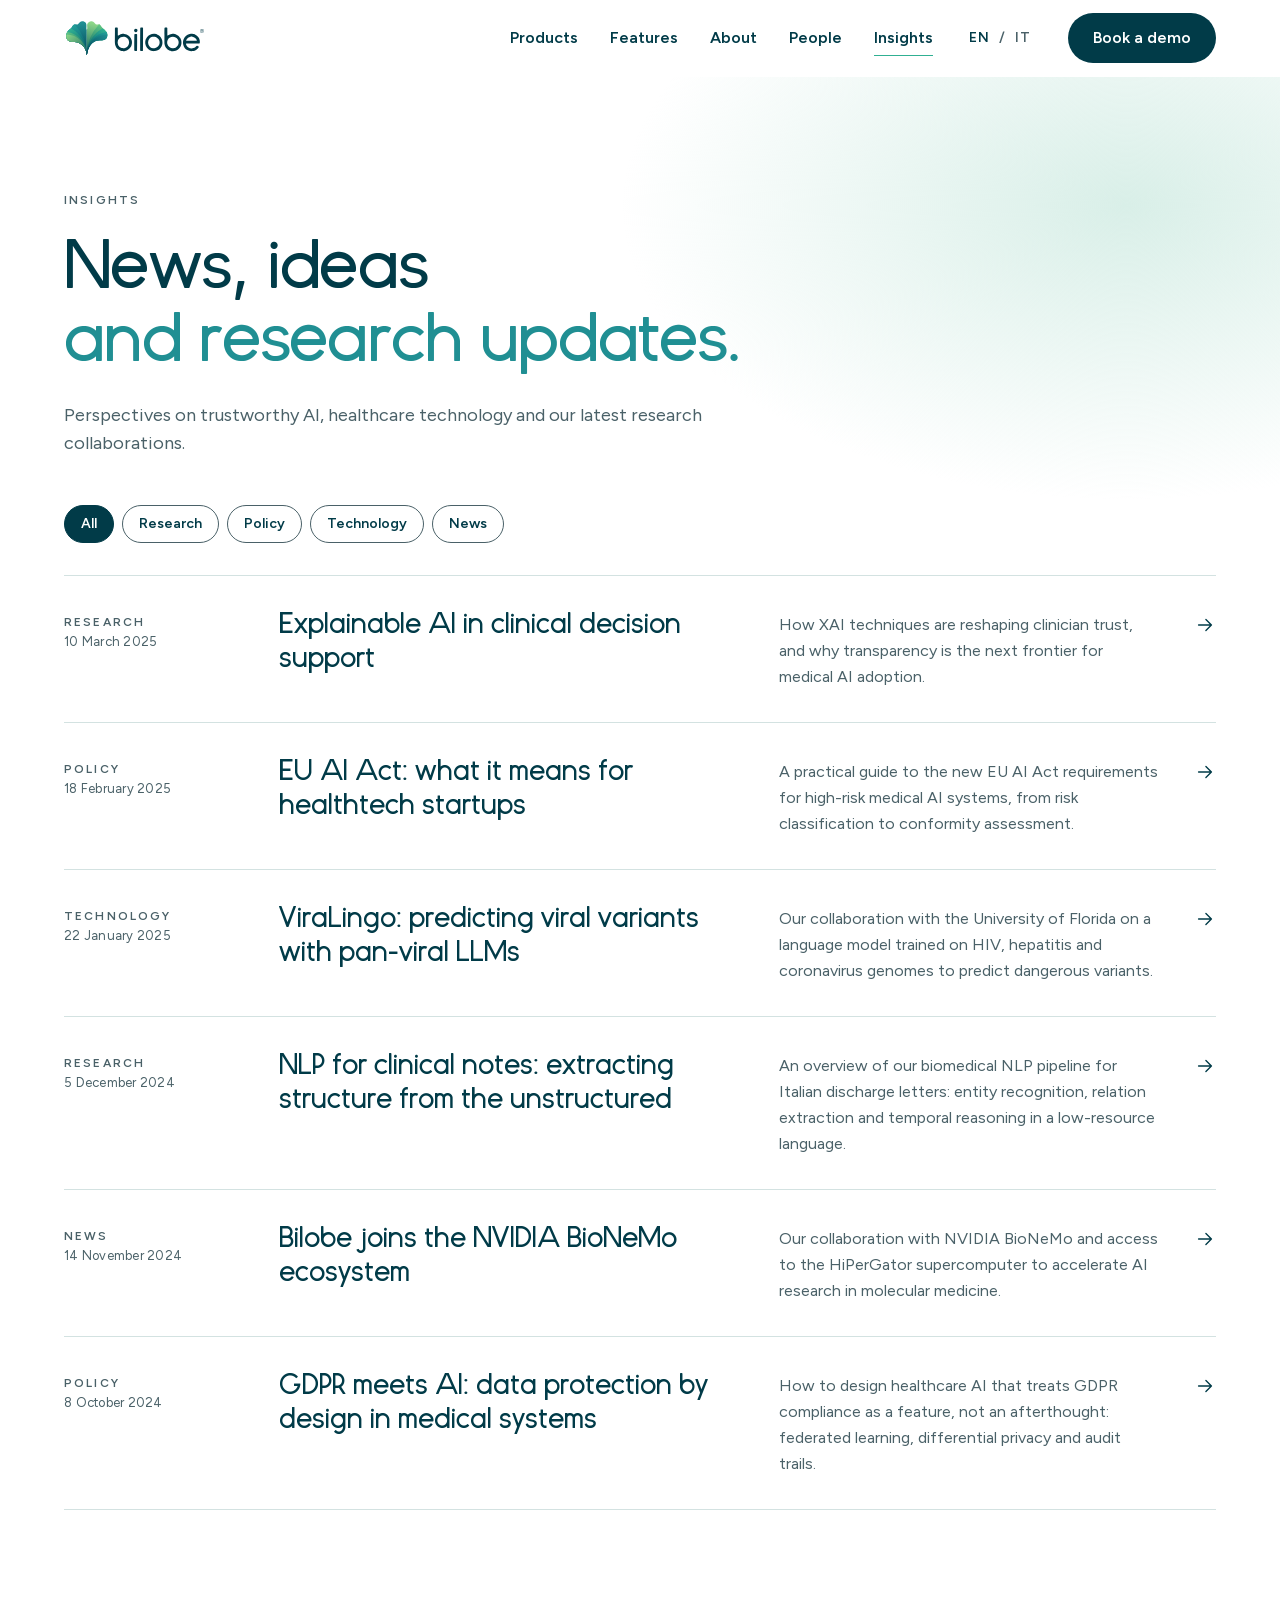
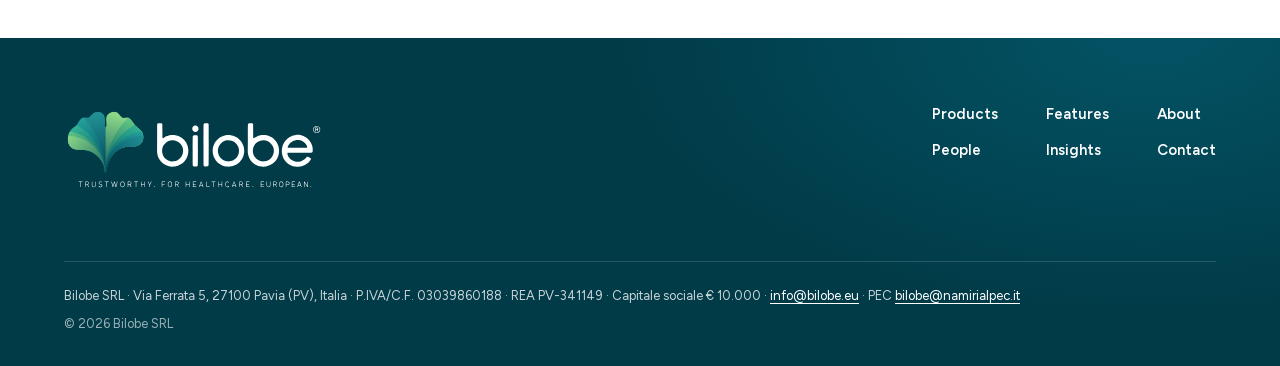
==== commit dae5c632: "Redesign insights page and article template with shared header and footer - Shared header and new fo" ====
--- a/insights.html
+++ b/insights.html
@@ -4,348 +4,169 @@
 <head>
   <meta charset="UTF-8">
   <meta name="viewport" content="width=device-width, initial-scale=1.0">
-  <title>Insights — Bilobe AI</title>
-  <meta name="description"
-    content="News, research updates, and ideas from Bilobe — trustworthy AI for healthcare.">
-  <link rel="icon" href="images/logo/logo.ico" type="image/x-icon">
-  <link rel="icon" href="images/logo/logo-32x32.png" sizes="32x32" type="image/png">
+  <script>document.documentElement.classList.add('js')</script>
+  <title>Insights — Bilobe</title>
+  <meta name="description" content="Perspectives on trustworthy AI, healthcare technology and our latest research collaborations.">
+  <meta property="og:type" content="website">
+  <meta property="og:site_name" content="Bilobe">
+  <meta property="og:url" content="https://bilobe.eu/insights.html">
+  <meta property="og:title" content="Insights — Bilobe">
+  <meta property="og:description" content="Perspectives on trustworthy AI, healthcare technology and our latest research collaborations.">
+  <meta property="og:image" content="https://bilobe.eu/assets/og/bilobe-link-preview-graphic.jpg">
+  <meta property="og:image:width" content="1200">
+  <meta property="og:image:height" content="627">
+  <meta name="twitter:card" content="summary_large_image">
+  <link rel="icon" href="assets/logos/bilobe-logo-icon.svg" type="image/svg+xml">
+  <link rel="icon" href="images/logo/logo.ico" sizes="any">
   <link rel="apple-touch-icon" href="images/logo/logo-touch-icon.png">
-  <link rel="preconnect" href="https://fonts.googleapis.com">
-  <link rel="preconnect" href="https://fonts.gstatic.com" crossorigin>
-  <link href="https://fonts.googleapis.com/css2?family=Material+Symbols+Outlined:opsz,wght,FILL,GRAD@24,400,0,0"
-    rel="stylesheet">
+  <link rel="preload" href="assets/fonts/Bilobe-Regular.woff2" as="font" type="font/woff2" crossorigin>
   <link rel="preload" href="assets/fonts/figtree-latin.woff2" as="font" type="font/woff2" crossorigin>
   <link rel="stylesheet" href="assets/css/tokens.css">
-  <link rel="stylesheet" href="style.css">
-  <link rel="stylesheet" href="assets/css/legacy-bridge.css">
-  <style>
-    /* ── Insights page–specific styles ── */
-    #insights-page {
-      padding-top: calc(var(--nav-h) + 4rem);
-      min-height: 100vh;
-      background: var(--bg);
-    }
-
-    .insights-page-header {
-      margin-bottom: clamp(2.5rem, 5vw, 4rem);
-    }
-
-    .insights-page-header h1 {
-      font-size: clamp(2.2rem, 5vw, 3.8rem);
-      font-weight: 800;
-      letter-spacing: -0.04em;
-      line-height: 1.1;
-      color: var(--text);
-      margin-top: 0.6rem;
-      margin-bottom: 1rem;
-    }
-
-    .insights-page-header p {
-      font-size: 1rem;
-      color: var(--text-2);
-      max-width: 520px;
-      line-height: 1.75;
-    }
-
-    /* Filter tabs */
-    .insights-filters {
-      display: flex;
-      gap: 0.5rem;
-      flex-wrap: wrap;
-      margin-bottom: clamp(2rem, 4vw, 3rem);
-    }
-
-    .filter-btn {
-      padding: 0.5rem 1.1rem;
-      font-family: inherit;
-      font-size: 0.8rem;
-      font-weight: 600;
-      border-radius: 100px;
-      border: 1px solid var(--border);
-      background: transparent;
-      color: var(--text-2);
-      cursor: pointer;
-      transition: background 0.2s, border-color 0.2s, color 0.2s;
-    }
-
-    .filter-btn:hover {
-      border-color: var(--accent);
-      color: var(--accent);
-    }
-
-    .filter-btn.active {
-      background: var(--accent);
-      border-color: var(--accent);
-      color: #fff;
-    }
-
-    /* Full grid — 3 col */
-    .insights-full-grid {
-      display: grid;
-      grid-template-columns: repeat(3, 1fr);
-      gap: var(--gap);
-    }
-
-    /* Featured card — spans 2 cols */
-    .insight-card.featured {
-      grid-column: span 2;
-    }
-
-    .insight-card.featured .insight-img-wrap {
-      aspect-ratio: 21/9;
-    }
-
-    .insight-card.featured .insight-body h3 {
-      font-size: 1.25rem;
-    }
-
-    /* Hidden by filter */
-    .insight-card[hidden] {
-      display: none;
-    }
-
-    /* Back link */
-    .back-link {
-      display: inline-flex;
-      align-items: center;
-      gap: 0.35rem;
-      font-size: 0.82rem;
-      font-weight: 600;
-      color: var(--text-2);
-      margin-bottom: 2rem;
-      transition: color 0.2s;
-    }
-
-    .back-link:hover {
-      color: var(--accent);
-    }
-
-    .back-link .material-symbols-outlined {
-      font-size: 1rem;
-    }
-
-    @media (max-width: 1024px) {
-      .insights-full-grid {
-        grid-template-columns: repeat(2, 1fr);
-      }
-
-      .insight-card.featured {
-        grid-column: span 2;
-      }
-    }
-
-    @media (max-width: 768px) {
-      .insights-full-grid {
-        grid-template-columns: 1fr;
-      }
-
-      .insight-card.featured {
-        grid-column: span 1;
-      }
-
-      .insight-card.featured .insight-img-wrap {
-        aspect-ratio: 16/9;
-      }
-    }
-  </style>
+  <link rel="stylesheet" href="assets/css/site.css">
+  <link rel="stylesheet" href="assets/css/pages.css">
 </head>
 
 <body>
 
-  <!-- NAVBAR -->
-  <nav id="navbar" class="light">
-    <div class="nav-inner">
-      <a href="index.html#hero" class="nav-brand">
-        <img src="images/logo/logo.gif" alt="Bilobe" class="nav-logo-img">
-        <span>Bilobe<sup>&nbsp;&nbsp;AI</sup></span>
+  <!-- HEADER -->
+  <header class="site-header" id="site-header">
+    <div class="wrap site-header__inner">
+      <a href="index.html" class="site-header__brand" aria-label="Bilobe, home">
+        <img class="logo--default" src="assets/logos/bilobe-logo-no-tagline.svg" alt="Bilobe" width="142" height="38">
+        <img class="logo--reversed" src="assets/logos/bilobe-logo-no-tagline-reversed.svg" alt="Bilobe" width="142" height="38">
       </a>
-      <ul class="nav-links">
-        <li><a href="index.html#capabilities" data-i18n="nav_features">Features</a></li>
-        <li class="nav-item-dropdown">
-          <a href="index.html#products" class="nav-dropdown-trigger">
-            <span data-i18n="nav_products">Products</span>
-            <span class="nav-chevron material-symbols-outlined">expand_more</span>
+      <button class="site-nav__burger" type="button" aria-label="Open menu" aria-expanded="false" aria-controls="site-nav">
+        <svg class="icon icon--menu" viewBox="0 0 24 24" aria-hidden="true"><path d="M4 6h16M4 12h16M4 18h16"/></svg>
+        <svg class="icon icon--close" viewBox="0 0 24 24" aria-hidden="true"><path d="M18 6 6 18M6 6l12 12"/></svg>
+      </button>
+      <nav class="site-nav" id="site-nav" aria-label="Main">
+        <ul class="site-nav__links">
+          <li><a href="index.html#products" data-i18n="nav_products">Products</a></li>
+          <li><a href="index.html#capabilities" data-i18n="nav_features">Features</a></li>
+          <li><a href="index.html#about" data-i18n="nav_about">About</a></li>
+          <li><a href="index.html#people" data-i18n="nav_people">People</a></li>
+          <li><a href="insights.html" data-i18n="nav_insights" aria-current="page">Insights</a></li>
+        </ul>
+        <button class="lang-switch" id="lang-toggle" type="button" aria-label="Switch language / Cambia lingua">
+          <span class="lang-switch__option active" data-lang="en">EN</span>
+          <span aria-hidden="true">/</span>
+          <span class="lang-switch__option" data-lang="it">IT</span>
+        </button>
+        <a href="index.html#get-in-touch" class="btn btn--action btn--pill site-header__cta" data-i18n="nav_book_demo">Book a demo</a>
+      </nav>
+    </div>
+  </header>
+
+  <main class="page">
+    <section class="page-head" aria-labelledby="page-title">
+      <div class="wrap">
+        <p class="t-eyebrow page-head__eyebrow" data-i18n="insights_label">Insights</p>
+        <h1 class="page-head__title" id="page-title">
+          <span data-i18n="insights_h2_1">News, ideas</span>
+          <span class="page-head__accent" data-i18n="insights_h2_2">and research updates.</span>
+        </h1>
+        <p class="page-head__lead" data-i18n="insights_page_intro">Perspectives on trustworthy AI, healthcare technology and our latest research collaborations.</p>
+      </div>
+    </section>
+
+    <section class="wrap index" aria-label="Articles">
+      <div class="filters" role="group" aria-label="Filter by category">
+          <button type="button" class="filter-chip" data-filter="all" aria-pressed="true" data-i18n="filter_all">All</button>
+          <button type="button" class="filter-chip" data-filter="research" aria-pressed="false" data-i18n="tag_research">Research</button>
+          <button type="button" class="filter-chip" data-filter="policy" aria-pressed="false" data-i18n="tag_policy">Policy</button>
+          <button type="button" class="filter-chip" data-filter="technology" aria-pressed="false" data-i18n="tag_technology">Technology</button>
+          <button type="button" class="filter-chip" data-filter="news" aria-pressed="false" data-i18n="tag_news">News</button>
+      </div>
+      <ol class="index-list">
+        <li class="index-row" data-category="research">
+          <a class="index-row__link" href="articles/xai-clinical.html">
+            <span class="index-row__meta"><span data-i18n="tag_research">Research</span><time datetime="2025-03-10" data-i18n="date1">10 March 2025</time></span>
+            <span class="index-row__title" data-i18n="insight1_h3">Explainable AI in clinical decision support</span>
+            <span class="index-row__excerpt" data-i18n="insight1_p">How XAI techniques are reshaping clinician trust, and why transparency is the next frontier for medical AI adoption.</span>
+            <span class="index-row__arrow" aria-hidden="true"><svg class="icon" viewBox="0 0 24 24" aria-hidden="true"><path d="M5 12h14M13 6l6 6-6 6"/></svg></span>
           </a>
-          <ul class="nav-dropdown">
-            <li><a href="index.html#laurel-navigator">Laurel Navigator</a></li>
-            <li><a href="index.html#fireweed-elicitation">Fireweed Elicitation</a></li>
-            <li><a href="index.html#moss-anonymizer">Moss Anonymizer</a></li>
-          </ul>
         </li>
-        <li><a href="index.html#about" data-i18n="nav_about">About</a></li>
-        <li><a href="index.html#contact" data-i18n="nav_people">People</a></li>
-        <li><a href="insights.html" aria-current="page" data-i18n="nav_insights">Insights</a></li>
-        <li><a href="index.html#get-in-touch" data-i18n="nav_contact">Contact</a></li>
-      </ul>
-      <div class="nav-right">
-        <button class="lang-toggle" id="lang-toggle" aria-label="Switch language">
-          <span class="lang-option active" data-lang="en">EN</span>
-          <span class="lang-sep">/</span>
-          <span class="lang-option" data-lang="it">IT</span>
-        </button>
-        <a href="index.html#get-in-touch" class="nav-demo-btn" data-i18n="nav_book_demo">Book a demo</a>
-      </div>
-      <button class="nav-burger" aria-label="Open menu" aria-expanded="false">
-        <span></span><span></span><span></span>
-      </button>
-    </div>
-  </nav>
-
-  <!-- INSIGHTS PAGE -->
-  <section id="insights-page">
-    <div class="container">
-
-      <a href="index.html" class="back-link">
-        <span class="material-symbols-outlined">arrow_back</span>
-        Back to home
-      </a>
-
-      <div class="insights-page-header reveal">
-        <p class="label">Insights</p>
-        <h1>News, ideas &amp;<br>research updates.</h1>
-        <p>Perspectives on trustworthy AI, healthcare technology, and our latest research collaborations.</p>
-      </div>
-
-      <!-- Category filters -->
-      <div class="insights-filters">
-        <button class="filter-btn active" data-filter="all">All</button>
-        <button class="filter-btn" data-filter="research">Research</button>
-        <button class="filter-btn" data-filter="policy">Policy</button>
-        <button class="filter-btn" data-filter="technology">Technology</button>
-        <button class="filter-btn" data-filter="news">News</button>
-      </div>
-
-      <!-- Full grid -->
-      <div class="insights-full-grid">
-
-        <!-- Featured -->
-        <article class="insight-card featured reveal" data-category="research" id="xai-clinical">
-          <a href="articles/xai-clinical.html" class="insight-card-link">
-            <div class="insight-img-wrap">
-              <img src="https://images.unsplash.com/photo-1576091160399-112ba8d25d1d?w=1200&q=80&auto=format&fit=crop"
-                alt="Explainable AI in clinical settings" loading="eager">
-              <span class="insight-tag research">Research</span>
-            </div>
-            <div class="insight-body">
-              <time class="insight-date" datetime="2025-03-10">March 2025</time>
-              <h3>Explainable AI in Clinical Decision Support</h3>
-              <p>How XAI techniques are reshaping clinician trust — and why transparency is the next frontier for medical AI adoption. We discuss our recent findings on attention-based explanations for diagnostic models and their reception among clinical staff at ICS Maugeri.</p>
-              <span class="insight-more">Read more <span class="material-symbols-outlined">arrow_forward</span></span>
-            </div>
+        <li class="index-row" data-category="policy">
+          <a class="index-row__link" href="articles/eu-ai-act.html">
+            <span class="index-row__meta"><span data-i18n="tag_policy">Policy</span><time datetime="2025-02-18" data-i18n="date2">18 February 2025</time></span>
+            <span class="index-row__title" data-i18n="insight2_h3">EU AI Act: what it means for healthtech startups</span>
+            <span class="index-row__excerpt" data-i18n="insight2_p">A practical guide to the new EU AI Act requirements for high-risk medical AI systems, from risk classification to conformity assessment.</span>
+            <span class="index-row__arrow" aria-hidden="true"><svg class="icon" viewBox="0 0 24 24" aria-hidden="true"><path d="M5 12h14M13 6l6 6-6 6"/></svg></span>
           </a>
-        </article>
-
-        <article class="insight-card reveal delay-1" data-category="policy" id="eu-ai-act">
-          <a href="articles/eu-ai-act.html" class="insight-card-link">
-            <div class="insight-img-wrap">
-              <img src="https://images.unsplash.com/photo-1589578228447-e1a4e481c6c8?w=700&q=80&auto=format&fit=crop"
-                alt="EU AI Act compliance" loading="lazy">
-              <span class="insight-tag policy">Policy</span>
-            </div>
-            <div class="insight-body">
-              <time class="insight-date" datetime="2025-02-18">February 2025</time>
-              <h3>EU AI Act: What It Means for HealthTech Startups</h3>
-              <p>A practical guide to navigating the new EU AI Act requirements for high-risk medical AI systems — from risk classification to conformity assessment.</p>
-              <span class="insight-more">Read more <span class="material-symbols-outlined">arrow_forward</span></span>
-            </div>
+        </li>
+        <li class="index-row" data-category="technology">
+          <a class="index-row__link" href="articles/viralingo.html">
+            <span class="index-row__meta"><span data-i18n="tag_technology">Technology</span><time datetime="2025-01-22" data-i18n="date3">22 January 2025</time></span>
+            <span class="index-row__title" data-i18n="insight3_h3">ViraLingo: predicting viral variants with pan-viral LLMs</span>
+            <span class="index-row__excerpt" data-i18n="insight3_p">Our collaboration with the University of Florida on a language model trained on HIV, hepatitis and coronavirus genomes to predict dangerous variants.</span>
+            <span class="index-row__arrow" aria-hidden="true"><svg class="icon" viewBox="0 0 24 24" aria-hidden="true"><path d="M5 12h14M13 6l6 6-6 6"/></svg></span>
           </a>
-        </article>
-
-        <article class="insight-card reveal delay-2" data-category="technology" id="viralingo">
-          <a href="articles/viralingo.html" class="insight-card-link">
-            <div class="insight-img-wrap">
-              <img src="https://images.unsplash.com/photo-1614935151651-0bea6508db6b?w=700&q=80&auto=format&fit=crop"
-                alt="ViraLingo pan-viral LLM" loading="lazy">
-              <span class="insight-tag technology">Technology</span>
-            </div>
-            <div class="insight-body">
-              <time class="insight-date" datetime="2025-01-22">January 2025</time>
-              <h3>ViraLingo: Predicting Viral Variants with Pan-Viral LLMs</h3>
-              <p>Our collaboration with the University of Florida on a large language model trained across HIV, Hepatitis, and Coronavirus genomes to predict dangerous variants early.</p>
-              <span class="insight-more">Read more <span class="material-symbols-outlined">arrow_forward</span></span>
-            </div>
+        </li>
+        <li class="index-row" data-category="research">
+          <a class="index-row__link" href="articles/nlp-clinical-notes.html">
+            <span class="index-row__meta"><span data-i18n="tag_research">Research</span><time datetime="2024-12-05" data-i18n="date4">5 December 2024</time></span>
+            <span class="index-row__title" data-i18n="insight4_h3">NLP for clinical notes: extracting structure from the unstructured</span>
+            <span class="index-row__excerpt" data-i18n="insight4_p">An overview of our biomedical NLP pipeline for Italian discharge letters: entity recognition, relation extraction and temporal reasoning in a low-resource language.</span>
+            <span class="index-row__arrow" aria-hidden="true"><svg class="icon" viewBox="0 0 24 24" aria-hidden="true"><path d="M5 12h14M13 6l6 6-6 6"/></svg></span>
           </a>
-        </article>
-
-        <article class="insight-card reveal delay-1" data-category="research" id="nlp-clinical-notes">
-          <a href="articles/nlp-clinical-notes.html" class="insight-card-link">
-            <div class="insight-img-wrap">
-              <img src="https://images.unsplash.com/photo-1516549655169-df83a0774514?w=700&q=80&auto=format&fit=crop"
-                alt="NLP for clinical notes" loading="lazy">
-              <span class="insight-tag research">Research</span>
-            </div>
-            <div class="insight-body">
-              <time class="insight-date" datetime="2024-12-05">December 2024</time>
-              <h3>NLP for Clinical Notes: Extracting Structure from the Unstructured</h3>
-              <p>An overview of our biomedical NLP pipeline for Italian clinical discharge letters — entity recognition, relation extraction, and temporal reasoning in a low-resource language.</p>
-              <span class="insight-more">Read more <span class="material-symbols-outlined">arrow_forward</span></span>
-            </div>
+        </li>
+        <li class="index-row" data-category="news">
+          <a class="index-row__link" href="articles/nvidia-partnership.html">
+            <span class="index-row__meta"><span data-i18n="tag_news">News</span><time datetime="2024-11-14" data-i18n="date5">14 November 2024</time></span>
+            <span class="index-row__title" data-i18n="insight5_h3">Bilobe joins the NVIDIA BioNeMo ecosystem</span>
+            <span class="index-row__excerpt" data-i18n="insight5_p">Our collaboration with NVIDIA BioNeMo and access to the HiPerGator supercomputer to accelerate AI research in molecular medicine.</span>
+            <span class="index-row__arrow" aria-hidden="true"><svg class="icon" viewBox="0 0 24 24" aria-hidden="true"><path d="M5 12h14M13 6l6 6-6 6"/></svg></span>
           </a>
-        </article>
-
-        <article class="insight-card reveal delay-2" data-category="news" id="nvidia-partnership">
-          <a href="articles/nvidia-partnership.html" class="insight-card-link">
-            <div class="insight-img-wrap">
-              <img src="https://images.unsplash.com/photo-1518770660439-4636190af475?w=700&q=80&auto=format&fit=crop"
-                alt="Nvidia BioNemo partnership" loading="lazy">
-              <span class="insight-tag news">News</span>
-            </div>
-            <div class="insight-body">
-              <time class="insight-date" datetime="2024-11-14">November 2024</time>
-              <h3>Bilobe Joins the Nvidia BioNemo Ecosystem</h3>
-              <p>We are excited to announce our collaboration with Nvidia BioNemo and access to the HiPerGator supercomputer for accelerating molecular medicine AI research.</p>
-              <span class="insight-more">Read more <span class="material-symbols-outlined">arrow_forward</span></span>
-            </div>
+        </li>
+        <li class="index-row" data-category="policy">
+          <a class="index-row__link" href="articles/gdpr-ai.html">
+            <span class="index-row__meta"><span data-i18n="tag_policy">Policy</span><time datetime="2024-10-08" data-i18n="date6">8 October 2024</time></span>
+            <span class="index-row__title" data-i18n="insight6_h3">GDPR meets AI: data protection by design in medical systems</span>
+            <span class="index-row__excerpt" data-i18n="insight6_p">How to design healthcare AI that treats GDPR compliance as a feature, not an afterthought: federated learning, differential privacy and audit trails.</span>
+            <span class="index-row__arrow" aria-hidden="true"><svg class="icon" viewBox="0 0 24 24" aria-hidden="true"><path d="M5 12h14M13 6l6 6-6 6"/></svg></span>
           </a>
-        </article>
-
-        <article class="insight-card reveal delay-3" data-category="policy" id="gdpr-ai">
-          <a href="articles/gdpr-ai.html" class="insight-card-link">
-            <div class="insight-img-wrap">
-              <img src="https://images.unsplash.com/photo-1507925921958-8a62f3d1a50d?w=700&q=80&auto=format&fit=crop"
-                alt="GDPR and AI in healthcare" loading="lazy">
-              <span class="insight-tag policy">Policy</span>
-            </div>
-            <div class="insight-body">
-              <time class="insight-date" datetime="2024-10-08">October 2024</time>
-              <h3>GDPR Meets AI: Data Protection by Design in Medical Systems</h3>
-              <p>How to architect AI healthcare solutions that treat GDPR compliance as a feature, not an afterthought — including federated learning, differential privacy, and audit trails.</p>
-              <span class="insight-more">Read more <span class="material-symbols-outlined">arrow_forward</span></span>
-            </div>
-          </a>
-        </article>
-
-      </div>
-    </div>
-  </section>
+        </li>
+      </ol>
+    </section>
+  </main>
 
   <!-- FOOTER -->
-  <footer id="footer">
-    <div class="container footer-inner">
-      <a href="index.html#hero" class="nav-brand">
-        <img src="images/logo/logo.gif" alt="Bilobe" class="nav-logo-img-footer">
-        <span>Bilobe<sup>AI</sup></span>
-      </a>
-      <p>© 2026 Bilobe SRL · Via Ferrata 5, Pavia, Italy · P.IVA/C.F. 03039860188 · n.REA 341149 · Cap.Soc. € 10.000 i.v.</p>
+  <footer class="site-footer">
+    <div class="wrap">
+      <div class="site-footer__top">
+        <a href="index.html" class="site-footer__brand" aria-label="Bilobe, home">
+          <img src="assets/logos/bilobe-logo-completo-reversed.svg" alt="Bilobe. Trustworthy. For healthcare. European." width="260" height="83">
+        </a>
+        <nav aria-label="Footer">
+          <ul class="site-footer__nav">
+          <li><a href="index.html#products" data-i18n="nav_products">Products</a></li>
+          <li><a href="index.html#capabilities" data-i18n="nav_features">Features</a></li>
+          <li><a href="index.html#about" data-i18n="nav_about">About</a></li>
+          <li><a href="index.html#people" data-i18n="nav_people">People</a></li>
+          <li><a href="insights.html" data-i18n="nav_insights">Insights</a></li>
+          <li><a href="index.html#get-in-touch" data-i18n="nav_contact">Contact</a></li>
+          </ul>
+        </nav>
+      </div>
+      <p class="site-footer__legal">Bilobe SRL · Via Ferrata 5, 27100 Pavia (PV), Italia · P.IVA/C.F. 03039860188 · REA PV-341149 · Capitale sociale € 10.000 ·
+        <a href="mailto:info@bilobe.eu">info@bilobe.eu</a> · PEC <a href="mailto:bilobe@namirialpec.it">bilobe@namirialpec.it</a></p>
+      <p class="site-footer__copy">© 2026 Bilobe SRL</p>
     </div>
   </footer>
 
   <script src="script.js"></script>
+  <script src="assets/js/chrome.js" defer></script>
   <script>
     // Category filter
-    const filterBtns = document.querySelectorAll('.filter-btn');
-    const cards      = document.querySelectorAll('.insight-card[data-category]');
-
-    filterBtns.forEach(btn => {
-      btn.addEventListener('click', () => {
-        filterBtns.forEach(b => b.classList.remove('active'));
-        btn.classList.add('active');
-        const filter = btn.dataset.filter;
-        cards.forEach(card => {
-          card.hidden = filter !== 'all' && card.dataset.category !== filter;
-        });
-      });
-    });
+    (() => {
+      const chips = document.querySelectorAll('.filter-chip');
+      const rows = document.querySelectorAll('.index-row');
+      chips.forEach(chip => chip.addEventListener('click', () => {
+        chips.forEach(c => c.setAttribute('aria-pressed', String(c === chip)));
+        const f = chip.dataset.filter;
+        rows.forEach(r => { r.hidden = f !== 'all' && r.dataset.category !== f; });
+      }));
+    })();
   </script>
 </body>
 
--- a/assets/css/site.css
+++ b/assets/css/site.css
@@ -0,0 +1,719 @@
+/* Bilobe website: components built on tokens.css.
+   Spec: website-kit/brand-book/components/WebsiteHero.md and brand-book/README.md.
+   Old sections still use /style.css until each is converted. */
+
+:root {
+  --wrap-max: 1440px;
+  --gutter: var(--space-16);
+  --header-h: 76px;
+}
+
+@media (max-width: 1024px) {
+  :root { --gutter: var(--space-8); }
+}
+
+@media (max-width: 640px) {
+  :root { --gutter: var(--space-4); --header-h: 64px; }
+}
+
+/* Base (pages that no longer load the old style.css rely on this) */
+*, *::before, *::after { box-sizing: border-box; }
+html { scroll-padding-top: var(--header-h); scroll-behavior: smooth; -webkit-text-size-adjust: 100%; }
+body { margin: 0; background: var(--surface); color: var(--ink); font: 400 16px/24px var(--font-sans); -webkit-font-smoothing: antialiased; }
+img, svg { max-width: 100%; }
+h1, h2, h3, h4, p, ul, ol, dl, dd, figure, blockquote { margin: 0; }
+@media (prefers-reduced-motion: reduce) { html { scroll-behavior: auto; } }
+
+.wrap {
+  width: 100%;
+  max-width: var(--wrap-max);
+  margin-inline: auto;
+  padding-inline: var(--gutter);
+}
+
+:where(.site-header, .hero) :focus-visible {
+  outline: 2px solid var(--focus);
+  outline-offset: 2px;
+}
+
+.icon {
+  width: 18px;
+  height: 18px;
+  flex: none;
+  fill: none;
+  stroke: currentColor;
+  stroke-width: 1.5;
+  stroke-linecap: round;
+  stroke-linejoin: round;
+}
+
+/* ---------- Buttons ---------- */
+
+.btn {
+  display: inline-flex;
+  align-items: center;
+  justify-content: center;
+  gap: var(--space-2);
+  min-height: 48px;
+  padding: var(--space-3) var(--space-6);
+  border: 1.5px solid transparent;
+  border-radius: var(--radius-md);
+  font: 600 16px/24px var(--font-sans);
+  text-decoration: none;
+  white-space: nowrap;
+  transition: background-color 0.15s ease, border-color 0.15s ease, color 0.15s ease;
+}
+
+.btn--action { background: var(--action); color: var(--on-action); }
+.btn--action:hover { background: var(--action-hover); }
+
+/* On deep grounds: primary is lime with deep label, secondary is a white outline. */
+.btn--lime { background: var(--lime); color: var(--deep); }
+.btn--lime:hover { background: #a6e2a1; }
+
+.btn--outline-white { border-color: rgba(255, 255, 255, 0.7); color: var(--white); }
+.btn--outline-white:hover { border-color: var(--white); background: rgba(255, 255, 255, 0.08); }
+
+.btn--pill { border-radius: var(--radius-pill); }
+
+.btn .icon { transition: transform 0.15s ease; }
+.btn:hover .icon { transform: translateX(2px); }
+
+/* ---------- Header ---------- */
+
+.site-header {
+  position: sticky;
+  top: 0;
+  z-index: 100;
+  background: var(--surface);
+  border-bottom: 1px solid transparent;
+  transition: border-color 0.2s ease;
+}
+
+.site-header.is-scrolled { border-bottom-color: var(--line); }
+
+.site-header__inner {
+  display: flex;
+  align-items: center;
+  gap: var(--space-8);
+  height: var(--header-h);
+}
+
+.site-header__brand {
+  display: block;
+  flex: none;
+  /* Clear space: about 10% of the logo's width on every side. */
+  padding-block: var(--space-2);
+}
+
+.site-header__brand img {
+  display: block;
+  height: 38px;
+  width: auto; /* 142px at 38px high: above the 96px minimum */
+}
+
+.logo--reversed { display: none !important; }
+[data-theme="dark"] .logo--default { display: none !important; }
+[data-theme="dark"] .logo--reversed { display: block !important; }
+
+.site-nav {
+  display: flex;
+  align-items: center;
+  gap: var(--space-8);
+  margin-left: auto;
+}
+
+.site-nav__links {
+  display: flex;
+  align-items: center;
+  gap: var(--space-8);
+  list-style: none;
+  margin: 0;
+  padding: 0;
+}
+
+.site-nav__links a {
+  font: 600 16px/24px var(--font-sans);
+  color: var(--ink);
+  text-decoration: none;
+  padding-block: var(--space-2);
+  border-bottom: 1.5px solid transparent;
+  transition: border-color 0.15s ease;
+}
+
+.site-nav__links a:hover { border-bottom-color: var(--leaf); }
+
+.lang-switch {
+  display: inline-flex;
+  align-items: center;
+  gap: var(--space-1);
+  padding: var(--space-2) 0;
+  background: none;
+  border: 0;
+  cursor: pointer;
+  font: 600 14px/20px var(--font-sans);
+  letter-spacing: 0.12em;
+  color: var(--ink-muted);
+}
+
+.lang-switch__option { padding: 2px var(--space-1); border-radius: var(--radius-sm); }
+.lang-switch__option.active { color: var(--ink); }
+.lang-switch__option:not(.active):hover { color: var(--ink); background: var(--surface-raised); }
+
+.site-header__cta { min-height: 44px; padding-inline: var(--space-6); }
+
+.site-nav__burger {
+  display: none;
+  align-items: center;
+  justify-content: center;
+  width: 44px;
+  height: 44px;
+  margin-left: auto;
+  background: none;
+  border: 0;
+  border-radius: var(--radius-md);
+  color: var(--ink);
+  cursor: pointer;
+}
+
+.site-nav__burger .icon { width: 24px; height: 24px; }
+.site-nav__burger .icon--close { display: none; }
+.site-nav__burger[aria-expanded="true"] .icon--menu { display: none; }
+.site-nav__burger[aria-expanded="true"] .icon--close { display: block; }
+
+@media (max-width: 1024px) {
+  .site-nav__links,
+  .site-nav { gap: var(--space-6); }
+}
+
+@media (max-width: 900px) {
+  .site-nav__burger { display: inline-flex; }
+
+  .site-nav {
+    position: absolute;
+    top: var(--header-h);
+    left: 0;
+    right: 0;
+    display: none;
+    flex-direction: column;
+    align-items: stretch;
+    gap: var(--space-4);
+    padding: var(--space-4) var(--gutter) var(--space-8);
+    background: var(--surface);
+    border-bottom: 1px solid var(--line);
+    box-shadow: var(--shadow-lift);
+  }
+
+  .site-nav.open { display: flex; }
+
+  .site-nav__links { flex-direction: column; align-items: stretch; gap: 0; }
+
+  .site-nav__links a {
+    display: block;
+    padding: var(--space-3) 0;
+    border-bottom: 1px solid var(--line);
+  }
+
+  .lang-switch { align-self: flex-start; }
+}
+
+/* ---------- Hero ---------- */
+
+.hero {
+  position: relative;
+  overflow: hidden;
+  isolation: isolate;
+  padding: 0;
+  scroll-margin-top: 0;
+  color: var(--white);
+  background:
+    radial-gradient(90% 120% at 78% 45%, var(--teal) 0%, rgba(3, 83, 101, 0) 70%),
+    var(--deep);
+  /* The graphic's reading line sits at about two thirds of the hero's width:
+     height ~ 0.425 x width places it there when the graphic fills the height. */
+  min-height: clamp(560px, 42.5vw, 720px);
+  display: flex;
+  align-items: center;
+}
+
+.hero__graphic {
+  position: absolute;
+  inset: 0;
+  z-index: -1;
+  pointer-events: none;
+}
+
+/* Static fallback (no JS): the hero SVG, right-aligned, left edge faded under the headline. */
+.hero__graphic img {
+  position: absolute;
+  top: 0;
+  right: 0;
+  display: block;
+  width: auto;
+  height: 100%;
+  max-width: none;
+  -webkit-mask-image: linear-gradient(90deg, transparent 0%, transparent 10%, #000 36%);
+  mask-image: linear-gradient(90deg, transparent 0%, transparent 10%, #000 36%);
+}
+
+/* Live version: assets/js/hero-graphic.js draws on this canvas and fades its own edges. */
+.hero__canvas {
+  position: absolute;
+  inset: 0;
+  display: block;
+  width: 100%;
+  height: 100%;
+}
+
+.js .hero__graphic img { visibility: hidden; }
+.hero.is-over-column { cursor: pointer; }
+
+.hero__inner {
+  padding-block: var(--space-16);
+}
+
+.hero__copy { max-width: 760px; }
+
+.hero__title {
+  margin: 0;
+  font-family: var(--font-display);
+  font-weight: 400;
+  font-size: clamp(44px, 5.9vw, 84px);
+  line-height: 1.048; /* 84/88 */
+  letter-spacing: -0.01em;
+  color: var(--white);
+}
+
+.hero__title span { display: block; }
+.hero__title-accent { color: var(--lime); }
+
+.hero__lead {
+  margin: var(--space-8) 0 0;
+  max-width: 540px;
+  font: 400 clamp(18px, 1.4vw, 20px) / 1.55 var(--font-sans);
+  color: rgba(255, 255, 255, 0.92);
+}
+
+.hero__actions {
+  display: flex;
+  flex-wrap: wrap;
+  gap: var(--space-4);
+  margin-top: var(--space-12);
+}
+
+.hero__actions .btn { min-height: 56px; padding-inline: var(--space-8); font-size: 17px; }
+
+/* Portrait, square and narrow screens: the hero is exactly one screen.
+   The live graphic fills the space under the header and fades down toward the copy;
+   headline and buttons sit at the bottom, within thumb reach. Text never overlaps the notes. */
+@media (max-width: 899px), (max-aspect-ratio: 1/1) {
+  .hero {
+    flex-direction: column;
+    align-items: stretch;
+    min-height: calc(100vh - var(--header-h));
+    min-height: calc(100svh - var(--header-h));
+  }
+
+  .hero__graphic {
+    position: relative;
+    inset: auto;
+    z-index: 0;
+    flex: 1 1 auto;
+    width: 100%;
+    min-height: 180px;
+    overflow: hidden;
+    pointer-events: auto;
+    -webkit-mask-image: linear-gradient(90deg, transparent 0%, #000 16%);
+    mask-image: linear-gradient(90deg, transparent 0%, #000 16%);
+  }
+
+  .hero__graphic img { -webkit-mask-image: none; mask-image: none; }
+  .js .hero__graphic { -webkit-mask-image: none; mask-image: none; }
+
+  .hero__inner {
+    flex: none;
+    padding-top: var(--space-4);
+    padding-bottom: max(var(--space-8), env(safe-area-inset-bottom));
+  }
+
+  .hero__lead { margin-top: var(--space-6); }
+  .hero__actions { margin-top: var(--space-8); }
+}
+
+/* Phones: buttons stacked, full width. */
+@media (max-width: 640px) {
+  .hero__title { font-size: clamp(40px, 11.5vw, 56px); }
+  .hero__lead { font-size: 17px; }
+  .hero__actions { flex-direction: column; gap: var(--space-3); }
+  .hero__actions .btn { width: 100%; min-height: 52px; }
+}
+
+/* ---------- Capabilities ---------- */
+/* Editorial, no cards: sticky heading and index on the left, three statements on the right.
+   The statement at the centre of the screen is in focus; a canopy hairline draws in on arrival. */
+
+.capabilities {
+  padding-block: clamp(96px, 11vw, 160px);
+  /* mint glow behind the heading; fixed size so it fades out before the section's top edge */
+  background: radial-gradient(640px 440px at 12% 560px, rgba(217, 239, 232, 0.85) 0%, rgba(217, 239, 232, 0) 70%), var(--surface);
+  color: var(--ink);
+  scroll-margin-top: 0;
+}
+
+.capabilities__grid {
+  display: grid;
+  grid-template-columns: repeat(12, minmax(0, 1fr));
+  column-gap: var(--space-6);
+}
+
+.capabilities__intro { grid-column: 1 / span 5; }
+
+.capabilities__sticky {
+  position: sticky;
+  top: calc(var(--header-h) + var(--space-16));
+}
+
+.capabilities__eyebrow {
+  margin: 0 0 var(--space-6);
+  color: var(--ink-muted);
+}
+
+.capabilities__title {
+  margin: 0;
+  font-family: var(--font-display);
+  font-weight: 400;
+  font-size: clamp(36px, 4vw, 56px);
+  line-height: 1.07;
+  letter-spacing: -0.01em;
+  color: var(--ink);
+  cursor: auto;
+}
+
+.capabilities__title span { display: block; }
+.capabilities__title-accent { color: var(--lagoon); } /* large display only: 3.9:1 */
+
+.capabilities__index {
+  list-style: none;
+  margin: var(--space-12) 0 0;
+  padding: 0;
+  display: grid;
+  gap: var(--space-1);
+}
+
+.capabilities__index a {
+  display: inline-flex;
+  align-items: center;
+  gap: var(--space-4);
+  padding: var(--space-2) 0;
+  font: 600 16px/24px var(--font-sans);
+  color: var(--ink-muted);
+  text-decoration: none;
+  transition: color 0.3s ease;
+}
+
+.capabilities__index a::before {
+  content: "";
+  width: 20px;
+  height: 2px;
+  border-radius: 2px;
+  background: var(--line);
+  transition: width 0.5s cubic-bezier(.16, 1, .3, 1), background-color 0.3s ease;
+}
+
+.capabilities__index a:hover { color: var(--ink); }
+.capabilities__index a[aria-current="true"] { color: var(--ink); }
+.capabilities__index a[aria-current="true"]::before { width: 56px; background: var(--canopy); }
+
+.capabilities__list { grid-column: 7 / span 6; }
+
+.capability {
+  position: relative;
+  padding-block: var(--space-16);
+  border-top: 1px solid var(--line);
+  scroll-margin-top: calc(var(--header-h) + var(--space-8));
+}
+
+.capability:last-child { border-bottom: 1px solid var(--line); }
+
+.capability::before {
+  content: "";
+  position: absolute;
+  left: 0;
+  right: 0;
+  top: -1px;
+  height: 2px;
+  background: var(--canopy);
+  transform: scaleX(0);
+  transform-origin: left center;
+  transition: transform 1.4s cubic-bezier(.16, 1, .3, 1);
+}
+
+.capability.is-seen::before { transform: scaleX(1); }
+
+.capability__label { margin: 0 0 var(--space-4); color: var(--ink-muted); }
+
+.capability__title {
+  margin: 0;
+  font-family: var(--font-display);
+  font-weight: 400;
+  font-size: clamp(30px, 2.9vw, 40px);
+  line-height: 1.15;
+  letter-spacing: -0.005em;
+  color: var(--ink);
+}
+
+.capability__body {
+  margin: var(--space-6) 0 0;
+  max-width: 34em;
+  font: 400 18px/28px var(--font-sans);
+  color: var(--ink-muted);
+}
+
+.capability__detail {
+  margin: var(--space-6) 0 0;
+  font: 600 14px/20px var(--font-sans);
+  color: var(--ink);
+}
+
+/* Reading focus: only with JS, only where the layout is two columns. */
+@media (min-width: 900px) {
+  .js .capability > * { transition: opacity 0.6s ease; }
+  .js .capability:not(.is-active) > * { opacity: 0.32; }
+}
+
+@media (max-width: 899px) {
+  .capabilities__intro,
+  .capabilities__list { grid-column: 1 / -1; }
+  .capabilities__sticky { position: static; }
+  .capabilities__index { display: none; }
+  .capabilities__list { margin-top: var(--space-12); }
+  .capability { padding-block: var(--space-12); }
+}
+
+/* ---------- People ---------- */
+/* Portraits in the brand duotone (shadows deep, lights mint), done in CSS so any photo fits.
+   Natural colour returns on hover or focus, or at the centre of the screen on touch devices. */
+
+.people {
+  padding-block: clamp(96px, 11vw, 160px);
+  background: radial-gradient(700px 480px at 92% 260px, rgba(217, 239, 232, 0.8) 0%, rgba(217, 239, 232, 0) 70%), var(--surface);
+  color: var(--ink);
+}
+
+.people__eyebrow { margin: 0 0 var(--space-6); color: var(--ink-muted); }
+
+.people__title {
+  margin: 0;
+  font-family: var(--font-display);
+  font-weight: 400;
+  font-size: clamp(36px, 4vw, 56px);
+  line-height: 1.07;
+  letter-spacing: -0.01em;
+  color: var(--ink);
+  cursor: auto;
+}
+.people__title span { display: block; }
+.people__title-accent { color: var(--lagoon); }
+
+.people__grid { display: grid; grid-template-columns: repeat(12, minmax(0, 1fr)); column-gap: var(--space-6); }
+.people__intro { grid-column: 1 / span 4; }
+.people__sticky { position: sticky; top: calc(var(--header-h) + var(--space-16)); }
+.people__groups { grid-column: 5 / span 8; }
+.people__group + .people__group { margin-top: var(--space-16); }
+.people__group-label {
+  margin: 0 0 var(--space-6);
+  padding-bottom: var(--space-3);
+  border-bottom: 1px solid var(--line);
+  font: 600 12px/16px var(--font-sans);
+  letter-spacing: 0.18em;
+  text-transform: uppercase;
+  color: var(--ink-muted);
+}
+
+.people__list {
+  display: grid;
+  gap: var(--space-12) var(--space-6);
+  margin: 0;
+  padding: 0;
+  list-style: none;
+}
+.people__list--lead { grid-template-columns: repeat(3, minmax(0, 1fr)); }
+.people__list--board { grid-template-columns: repeat(4, minmax(0, 1fr)); }
+
+.person { position: relative; transition: opacity 0.5s ease; }
+
+.person__photo {
+  position: relative;
+  isolation: isolate;
+  overflow: hidden;
+  aspect-ratio: 4 / 5;
+  border-radius: var(--radius-lg);
+  background: #d9efe8;
+  transition: background-color 0.7s ease;
+}
+.person__photo img {
+  display: block;
+  width: 100%;
+  height: 100%;
+  object-fit: cover;
+  object-position: center 30%;
+  filter: grayscale(1) contrast(1.08);
+  mix-blend-mode: multiply;
+  transition: filter 0.7s ease, transform 1.2s cubic-bezier(.16, 1, .3, 1);
+}
+.person__photo::after {
+  content: "";
+  position: absolute;
+  inset: 0;
+  background: var(--deep);
+  mix-blend-mode: lighten;
+  pointer-events: none;
+  transition: opacity 0.7s ease;
+}
+
+.person.is-lit .person__photo { background-color: #fff; }
+.person.is-lit .person__photo img { filter: none; transform: scale(1.04); }
+.person.is-lit .person__photo::after { opacity: 0; }
+
+@media (hover: hover) and (pointer: fine) {
+  .person:hover .person__photo, .person:focus-within .person__photo { background-color: #fff; }
+  .person:hover .person__photo img, .person:focus-within .person__photo img { filter: none; transform: scale(1.04); }
+  .person:hover .person__photo::after, .person:focus-within .person__photo::after { opacity: 0; }
+  .people__list:has(.person:hover) .person:not(:hover) { opacity: 0.55; }
+}
+
+/* Source photos cropped as a circle: zoom in so the circle's edges stay outside the frame. */
+.person__photo--zoom img { transform: scale(1.32); object-position: center 40%; }
+.person.is-lit .person__photo--zoom img { transform: scale(1.36); }
+@media (hover: hover) and (pointer: fine) {
+  .person:hover .person__photo--zoom img, .person:focus-within .person__photo--zoom img { transform: scale(1.36); }
+}
+
+/* No photo yet: initials on the canopy-night tile (white clears 3:1 at this size). */
+.person__photo--monogram { display: grid; place-items: center; background: var(--canopy-night); }
+.person__photo--monogram::after { display: none; }
+.person__photo--monogram span { font-family: var(--font-display); font-size: clamp(56px, 6vw, 96px); line-height: 1; color: var(--white); }
+.person.is-lit .person__photo--monogram, .person:hover .person__photo--monogram { background: var(--canopy-night); }
+
+.person__name {
+  margin: var(--space-4) 0 0;
+  font-family: var(--font-display);
+  font-weight: 400;
+  font-size: 28px;
+  line-height: 34px;
+  color: var(--ink);
+}
+.people__list--board .person__name { font-size: 24px; line-height: 30px; }
+.person__role { margin: var(--space-1) 0 0; font: 400 15px/22px var(--font-sans); color: var(--ink-muted); }
+.person__link {
+  display: inline-flex;
+  align-items: center;
+  gap: var(--space-1);
+  margin-top: var(--space-2);
+  font: 600 14px/20px var(--font-sans);
+  color: var(--link);
+  text-decoration: underline;
+  text-underline-offset: 3px;
+}
+.person__link .icon { width: 14px; height: 14px; }
+.person__link:focus-visible { outline: 2px solid var(--focus); outline-offset: 2px; border-radius: 2px; }
+
+/* Entrance: each portrait is uncovered from the bottom, one after another. */
+.js .people__list .person__photo { clip-path: inset(100% 0 0 0 round var(--radius-lg)); transition: clip-path 1.1s cubic-bezier(.16, 1, .3, 1), background-color 0.7s ease; }
+.js .people__list.is-in .person__photo { clip-path: inset(0 0 0 0 round var(--radius-lg)); }
+.js .people__list.is-in .person:nth-child(2) .person__photo { transition-delay: 0.1s, 0s; }
+.js .people__list.is-in .person:nth-child(3) .person__photo { transition-delay: 0.2s, 0s; }
+.js .people__list.is-in .person:nth-child(4) .person__photo { transition-delay: 0.3s, 0s; }
+
+@media (max-width: 1024px) {
+  .people__intro, .people__groups { grid-column: 1 / -1; }
+  .people__sticky { position: static; }
+  .people__groups { margin-top: var(--space-12); }
+  .people__list--lead { grid-template-columns: repeat(3, minmax(0, 1fr)); }
+  .people__list--board { grid-template-columns: repeat(4, minmax(0, 1fr)); }
+}
+
+@media (max-width: 640px) {
+  .people__list--lead, .people__list--board { grid-template-columns: repeat(2, minmax(0, 1fr)); gap: var(--space-8) var(--space-4); }
+  .person__photo { max-width: 200px; }
+  .person__name, .people__list--board .person__name { font-size: 24px; line-height: 30px; }
+  .person__role { font-size: 14px; line-height: 20px; }
+}
+
+/* ---------- Insights (journal) ---------- */
+/* Latest articles as editorial columns between hairlines: no boxes, no stock photos. */
+
+.journal {
+  padding-block: clamp(96px, 11vw, 160px);
+  background: radial-gradient(720px 460px at 10% 30%, #d9efe8 0%, rgba(217, 239, 232, 0) 70%), var(--surface-raised);
+  color: var(--ink);
+}
+
+.journal__head { display: flex; flex-wrap: wrap; align-items: flex-end; justify-content: space-between; gap: var(--space-6); }
+.journal__eyebrow { margin: 0 0 var(--space-6); color: var(--ink-muted); }
+.journal__heading { margin: 0; font-family: var(--font-display); font-weight: 400; font-size: clamp(36px, 4vw, 56px); line-height: 1.07; letter-spacing: -0.01em; color: var(--ink); cursor: auto; }
+.journal__heading span { display: block; }
+.journal__heading-accent { color: var(--lagoon); }
+
+.journal__all { display: inline-flex; align-items: center; gap: var(--space-2); padding: var(--space-2) 0; font: 600 16px/24px var(--font-sans); color: var(--ink); text-decoration: none; border-bottom: 1.5px solid var(--leaf); }
+.journal__all .icon, .journal__more .icon { transition: transform 0.3s cubic-bezier(.16, 1, .3, 1); }
+.journal__all:hover .icon { transform: translateX(4px); }
+
+.journal__list { display: grid; grid-template-columns: repeat(3, minmax(0, 1fr)); margin-top: var(--space-16); border-top: 1px solid var(--line); }
+.journal__item { position: relative; }
+.journal__item + .journal__item { border-left: 1px solid var(--line); }
+.journal__item::before { content: ""; position: absolute; left: 0; right: 0; top: -1px; height: 2px; background: var(--canopy); transform: scaleX(0); transform-origin: left; transition: transform 0.8s cubic-bezier(.16, 1, .3, 1); }
+.journal__item:hover::before, .journal__item:focus-within::before { transform: scaleX(1); }
+
+.journal__link { display: flex; flex-direction: column; height: 100%; padding: var(--space-8) var(--space-8) var(--space-8) var(--space-8); color: inherit; text-decoration: none; }
+.journal__item:first-child .journal__link { padding-left: 0; }
+.journal__item:last-child .journal__link { padding-right: 0; }
+.journal__link:focus-visible { outline: 2px solid var(--focus); outline-offset: -2px; }
+
+.journal__meta { display: flex; gap: var(--space-3); margin: 0; font: 600 12px/16px var(--font-sans); letter-spacing: 0.18em; text-transform: uppercase; color: var(--ink-muted); }
+.journal__meta time { letter-spacing: 0.04em; text-transform: none; font-weight: 400; font-size: 13px; }
+.journal__title { margin: var(--space-6) 0 0; font-family: var(--font-display); font-weight: 400; font-size: clamp(24px, 2vw, 30px); line-height: 1.2; color: var(--ink); transition: transform 0.5s cubic-bezier(.16, 1, .3, 1); }
+.journal__excerpt { margin: var(--space-4) 0 0; font: 400 16px/26px var(--font-sans); color: var(--ink-muted); }
+.journal__more { display: inline-flex; align-items: center; gap: var(--space-2); margin-top: auto; padding-top: var(--space-6); font: 600 15px/22px var(--font-sans); color: var(--ink); }
+.journal__item:hover .journal__more .icon, .journal__item:focus-within .journal__more .icon { transform: translateX(6px); }
+.journal__item:hover .journal__title { transform: translateX(4px); }
+
+@media (max-width: 899px) {
+  .journal__list { grid-template-columns: 1fr; }
+  .journal__item + .journal__item { border-left: 0; border-top: 1px solid var(--line); }
+  .journal__link, .journal__item:first-child .journal__link, .journal__item:last-child .journal__link { padding: var(--space-8) 0; }
+}
+
+/* ---------- Footer ---------- */
+
+.site-footer {
+  padding: var(--space-16) 0 var(--space-8);
+  background: radial-gradient(60% 120% at 90% 0%, var(--teal) 0%, rgba(3, 83, 101, 0) 70%), var(--deep);
+  color: rgba(255, 255, 255, 0.78);
+}
+.site-footer__top { display: flex; flex-wrap: wrap; align-items: flex-start; justify-content: space-between; gap: var(--space-12); }
+.site-footer__brand { display: block; padding: 6px 0; }
+.site-footer__brand img { display: block; width: 260px; height: auto; }
+.site-footer__nav { display: grid; grid-template-columns: repeat(3, auto); gap: var(--space-3) var(--space-12); margin: 0; padding: 0; list-style: none; }
+.site-footer__nav a { font: 600 15px/22px var(--font-sans); color: var(--white); text-decoration: none; border-bottom: 1px solid transparent; transition: border-color 0.2s; }
+.site-footer__nav a:hover { border-bottom-color: var(--lime); }
+.site-footer__legal { margin: var(--space-16) 0 0; padding-top: var(--space-6); border-top: 1px solid rgba(255, 255, 255, 0.14); font: 400 13px/20px var(--font-sans); }
+.site-footer__legal a, .site-footer__copy a { color: var(--white); text-decoration: underline; text-underline-offset: 3px; }
+.site-footer__copy { margin: var(--space-2) 0 0; font: 400 13px/20px var(--font-sans); color: rgba(255, 255, 255, 0.6); }
+.site-footer :focus-visible { outline: 2px solid var(--lime); outline-offset: 2px; }
+
+@media (max-width: 640px) {
+  .site-footer__nav { grid-template-columns: repeat(2, auto); gap: var(--space-3) var(--space-8); }
+  .site-footer__brand img { width: 240px; }
+}
+
+/* Current page in the header */
+.site-nav__links a[aria-current="page"] { border-bottom-color: var(--leaf); }
+
+@media (prefers-reduced-motion: reduce) {
+  .btn, .btn .icon, .site-header, .site-nav__links a { transition: none; }
+  .capability::before, .capability > *, .capabilities__index a, .capabilities__index a::before { transition: none !important; }
+  .person, .person__photo, .person__photo img, .person__photo::after { transition: none !important; }
+  .journal__item::before, .journal__title, .journal__all .icon, .journal__more .icon { transition: none !important; }
+  .js .people__list .person__photo { clip-path: none; }
+}
--- a/assets/css/pages.css
+++ b/assets/css/pages.css
@@ -0,0 +1,192 @@
+/* Secondary pages: the insights index (insights.html) and the article template (articles/*.html).
+   Shares tokens.css and site.css (header, footer, journal columns, duotone portraits). */
+
+.page { display: block; }
+
+/* ---------- Page head ---------- */
+
+.page-head {
+  padding: clamp(72px, 9vw, 128px) 0 var(--space-12);
+  background: radial-gradient(720px 420px at 88% 30%, #d9efe8 0%, rgba(217, 239, 232, 0) 70%), var(--surface);
+}
+.page-head__eyebrow { margin: 0 0 var(--space-6); color: var(--ink-muted); }
+.page-head__title { margin: 0; font-family: var(--font-display); font-weight: 400; font-size: clamp(44px, 5.4vw, 72px); line-height: 1.05; letter-spacing: -0.01em; color: var(--ink); }
+.page-head__title span { display: block; }
+.page-head__accent { color: var(--lagoon); }
+.page-head__lead { max-width: 36em; margin: var(--space-6) 0 0; font: 400 18px/28px var(--font-sans); color: var(--ink-muted); }
+
+/* ---------- Insights index ---------- */
+
+.index { padding-bottom: clamp(96px, 10vw, 144px); }
+
+.filters { display: flex; flex-wrap: wrap; gap: var(--space-2); margin: 0 0 var(--space-8); }
+.filter-chip {
+  padding: var(--space-2) var(--space-4);
+  border: 1px solid var(--ink-muted);
+  border-radius: var(--radius-pill);
+  background: transparent;
+  color: var(--ink);
+  font: 600 14px/20px var(--font-sans);
+  cursor: pointer;
+  transition: background-color 0.2s, color 0.2s, border-color 0.2s;
+}
+.filter-chip:hover { background: var(--surface-raised); }
+.filter-chip[aria-pressed="true"] { background: var(--action); border-color: var(--action); color: var(--on-action); }
+.filter-chip:focus-visible { outline: 2px solid var(--focus); outline-offset: 2px; }
+
+.index-list { margin: 0; padding: 0; list-style: none; border-top: 1px solid var(--line); }
+.index-row { position: relative; border-bottom: 1px solid var(--line); animation: index-in 0.5s cubic-bezier(.16, 1, .3, 1) both; }
+.index-row[hidden] { display: none; }
+@keyframes index-in { from { opacity: 0; transform: translateY(8px); } }
+.index-row::after { content: ""; position: absolute; left: 0; right: 0; bottom: -1px; height: 2px; background: var(--canopy); transform: scaleX(0); transform-origin: left; transition: transform 0.8s cubic-bezier(.16, 1, .3, 1); }
+.index-row:hover::after, .index-row:focus-within::after { transform: scaleX(1); }
+
+.index-row__link {
+  display: grid;
+  grid-template-columns: minmax(0, 2fr) minmax(0, 5fr) minmax(0, 4fr) 32px;
+  align-items: start;
+  column-gap: var(--space-6);
+  padding: var(--space-8) 0;
+  color: inherit;
+  text-decoration: none;
+}
+.index-row__link:focus-visible { outline: 2px solid var(--focus); outline-offset: 4px; }
+.index-row__meta { display: grid; gap: var(--space-1); padding-top: 6px; font: 600 12px/16px var(--font-sans); letter-spacing: 0.18em; text-transform: uppercase; color: var(--ink-muted); }
+.index-row__meta time { font-weight: 400; font-size: 13px; letter-spacing: 0.02em; text-transform: none; }
+.index-row__title { font-family: var(--font-display); font-weight: 400; font-size: clamp(24px, 2.2vw, 32px); line-height: 1.2; color: var(--ink); transition: transform 0.5s cubic-bezier(.16, 1, .3, 1); }
+.index-row__excerpt { padding-top: 4px; font: 400 16px/26px var(--font-sans); color: var(--ink-muted); }
+.index-row__arrow { padding-top: 6px; color: var(--ink); justify-self: end; }
+.index-row__arrow .icon { width: 22px; height: 22px; transition: transform 0.4s cubic-bezier(.16, 1, .3, 1); }
+.index-row:hover .index-row__title { transform: translateX(6px); }
+.index-row:hover .index-row__arrow .icon { transform: translateX(6px); }
+
+@media (max-width: 899px) {
+  .index-row__link { grid-template-columns: minmax(0, 1fr) 24px; row-gap: var(--space-3); }
+  .index-row__meta { grid-column: 1; grid-auto-flow: column; justify-content: start; gap: var(--space-3); padding-top: 0; }
+  .index-row__title, .index-row__excerpt { grid-column: 1; }
+  .index-row__arrow { grid-column: 2; grid-row: 1 / span 3; align-self: center; }
+}
+
+/* ---------- Article ---------- */
+
+.read-progress {
+  position: fixed;
+  left: 0;
+  right: 0;
+  top: var(--header-h);
+  z-index: 99;
+  height: 2px;
+  background: var(--canopy);
+  transform: scaleX(var(--p, 0));
+  transform-origin: left;
+  pointer-events: none;
+}
+
+.post-head {
+  padding: clamp(56px, 7vw, 96px) 0 var(--space-12);
+  border-bottom: 1px solid var(--line);
+  background: radial-gradient(720px 420px at 90% 20%, #d9efe8 0%, rgba(217, 239, 232, 0) 70%), var(--surface);
+}
+.post-head .wrap > * { max-width: 920px; }
+.breadcrumb { display: flex; gap: var(--space-2); font: 400 14px/20px var(--font-sans); color: var(--ink-muted); }
+.breadcrumb a { color: var(--ink); text-decoration: underline; text-underline-offset: 3px; text-decoration-color: var(--line); }
+.breadcrumb a:hover { text-decoration-color: var(--leaf); }
+.post-head__meta { display: flex; flex-wrap: wrap; gap: var(--space-4); margin: var(--space-12) 0 0; font: 600 12px/16px var(--font-sans); letter-spacing: 0.18em; text-transform: uppercase; color: var(--ink-muted); }
+.post-head__meta time, .post-head__meta span + time + span { font-weight: 400; font-size: 13px; letter-spacing: 0.02em; text-transform: none; }
+.post-head__title { margin: var(--space-4) 0 0; font-family: var(--font-display); font-weight: 400; font-size: clamp(40px, 4.6vw, 64px); line-height: 1.08; letter-spacing: -0.01em; color: var(--ink); }
+.post-head__lead { margin: var(--space-6) 0 0; font: 400 20px/32px var(--font-sans); color: var(--ink-muted); }
+
+.byline { display: flex; align-items: center; gap: var(--space-4); margin-top: var(--space-8); }
+.byline__photo.person__photo { flex: none; width: 56px; height: 56px; aspect-ratio: 1; border-radius: 50%; }
+.byline__name { margin: 0; font: 600 16px/24px var(--font-sans); color: var(--ink); }
+.byline__role { margin: 0; font: 400 14px/20px var(--font-sans); color: var(--ink-muted); }
+
+.post-body {
+  display: grid;
+  grid-template-columns: repeat(12, minmax(0, 1fr));
+  column-gap: var(--space-6);
+  padding-top: var(--space-12);
+  padding-bottom: clamp(96px, 10vw, 144px);
+}
+.prose { grid-column: 1 / span 8; max-width: 68ch; }
+.post-aside { grid-column: 10 / span 3; }
+.post-aside__inner { position: sticky; top: calc(var(--header-h) + var(--space-8)); }
+
+/* Running text */
+.prose > * { margin: 0; }
+.prose > * + * { margin-top: var(--space-6); }
+.prose p, .prose li { font: 400 18px/30px var(--font-sans); color: var(--ink); }
+.prose h2 { margin-top: var(--space-16); font-family: var(--font-display); font-weight: 400; font-size: 32px; line-height: 38px; color: var(--ink); }
+.prose h2 + * { margin-top: var(--space-4); }
+.prose h3, .prose h4 { font: 600 18px/28px var(--font-sans); color: var(--ink); }
+.prose strong { font-weight: 600; }
+.prose a { color: var(--link); text-decoration: underline; text-underline-offset: 3px; }
+.prose ul { padding-left: 1.2em; }
+.prose li + li { margin-top: var(--space-3); }
+.prose li::marker { color: var(--leaf); }
+
+.prose blockquote {
+  margin-top: var(--space-12);
+  margin-bottom: var(--space-12);
+  padding: var(--space-2) 0 var(--space-2) var(--space-8);
+  border-left: 3px solid transparent;
+  border-image: var(--canopy) 1;
+}
+.prose blockquote p { font-family: var(--font-display); font-weight: 400; font-size: clamp(24px, 2.4vw, 30px); line-height: 1.3; color: var(--ink); }
+.prose blockquote cite { display: block; margin-top: var(--space-4); font: 400 14px/20px var(--font-sans); font-style: normal; color: var(--ink-muted); }
+
+.prose .key-highlights {
+  margin-top: var(--space-12);
+  padding: var(--space-8);
+  border-radius: var(--radius-lg);
+  background: radial-gradient(80% 120% at 100% 0%, #d9efe8 0%, rgba(217, 239, 232, 0) 70%), var(--surface-raised);
+}
+.prose .key-highlights h4 { margin: 0 0 var(--space-4); font: 600 12px/16px var(--font-sans); letter-spacing: 0.18em; text-transform: uppercase; color: var(--ink-muted); }
+.prose .key-highlights ul { margin: 0; }
+.prose .key-highlights li { font-size: 16px; line-height: 26px; }
+
+/* Aside */
+.post-aside__label { margin: 0 0 var(--space-3); font: 600 12px/16px var(--font-sans); letter-spacing: 0.18em; text-transform: uppercase; color: var(--ink-muted); }
+.post-aside__meta { margin: 0 0 var(--space-12); border-top: 1px solid var(--line); }
+.post-aside__meta div { display: flex; justify-content: space-between; gap: var(--space-4); padding: var(--space-3) 0; border-bottom: 1px solid var(--line); }
+.post-aside__meta dt { font: 400 14px/20px var(--font-sans); color: var(--ink-muted); }
+.post-aside__meta dd { margin: 0; font: 600 14px/20px var(--font-sans); color: var(--ink); text-align: right; }
+.post-aside__share { display: grid; gap: var(--space-2); }
+.post-aside__share a, .post-aside__share button {
+  display: inline-flex;
+  align-items: center;
+  gap: var(--space-2);
+  padding: var(--space-2) 0;
+  border: 0;
+  background: none;
+  color: var(--ink);
+  font: 600 14px/20px var(--font-sans);
+  text-decoration: none;
+  cursor: pointer;
+}
+.post-aside__share a:hover span, .post-aside__share button:hover span { text-decoration: underline; text-underline-offset: 3px; text-decoration-color: var(--leaf); }
+.post-aside__share :focus-visible { outline: 2px solid var(--focus); outline-offset: 2px; }
+
+.journal--related { background: radial-gradient(720px 460px at 90% 20%, #d9efe8 0%, rgba(217, 239, 232, 0) 70%), var(--surface-raised); }
+
+@media (max-width: 1024px) {
+  .prose { grid-column: 1 / -1; }
+  .post-aside { grid-column: 1 / -1; margin-top: var(--space-16); }
+  .post-aside__inner { position: static; display: grid; grid-template-columns: 1fr 1fr; column-gap: var(--space-8); }
+  .post-aside__inner > .post-aside__label:nth-of-type(2) { grid-column: 2; grid-row: 1; }
+  .post-aside__share { grid-column: 2; grid-row: 2; align-content: start; }
+  .post-aside__meta { margin-bottom: 0; }
+}
+
+@media (max-width: 640px) {
+  .post-aside__inner { display: block; }
+  .post-aside__meta { margin-bottom: var(--space-8); }
+  .prose p, .prose li { font-size: 17px; line-height: 28px; }
+  .prose h2 { font-size: 28px; line-height: 34px; }
+  .post-head__lead { font-size: 18px; line-height: 28px; }
+}
+
+@media (prefers-reduced-motion: reduce) {
+  .index-row { animation: none; }
+  .index-row::after, .index-row__title, .index-row__arrow .icon, .filter-chip { transition: none !important; }
+}
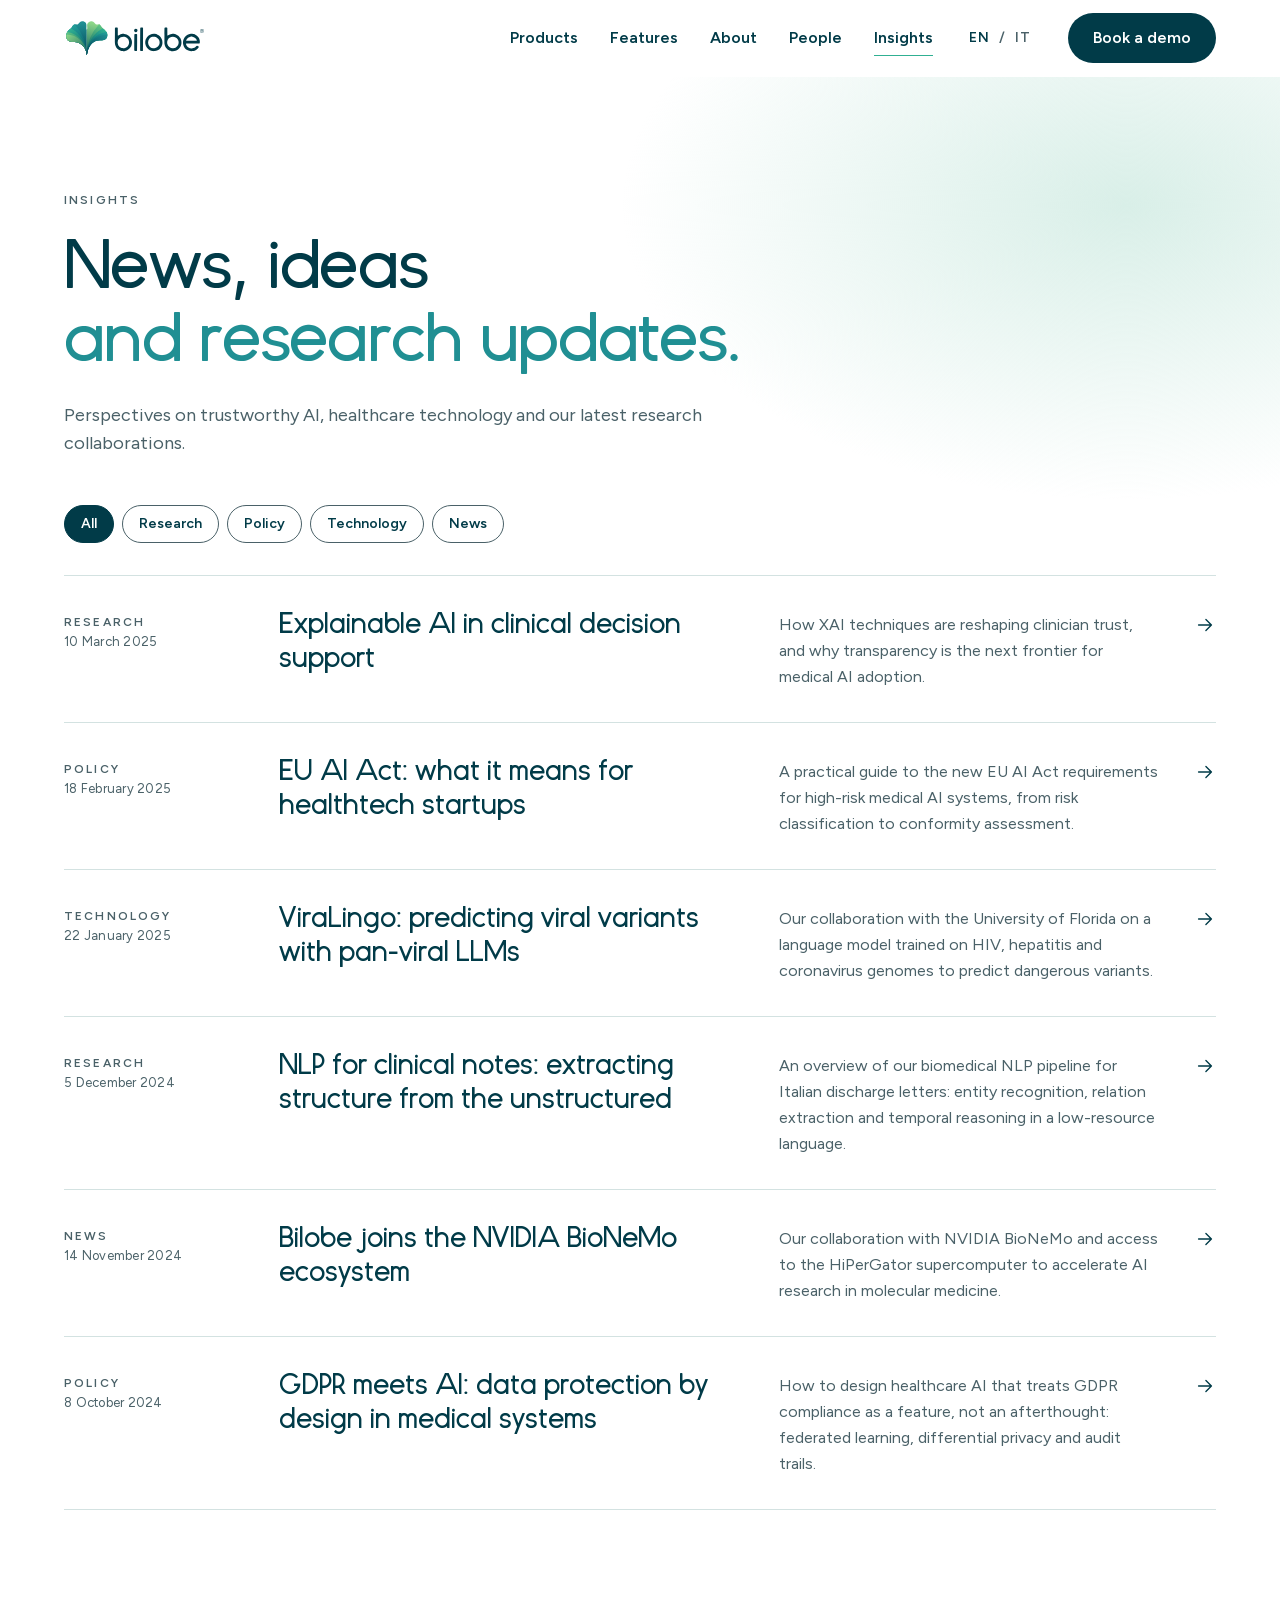
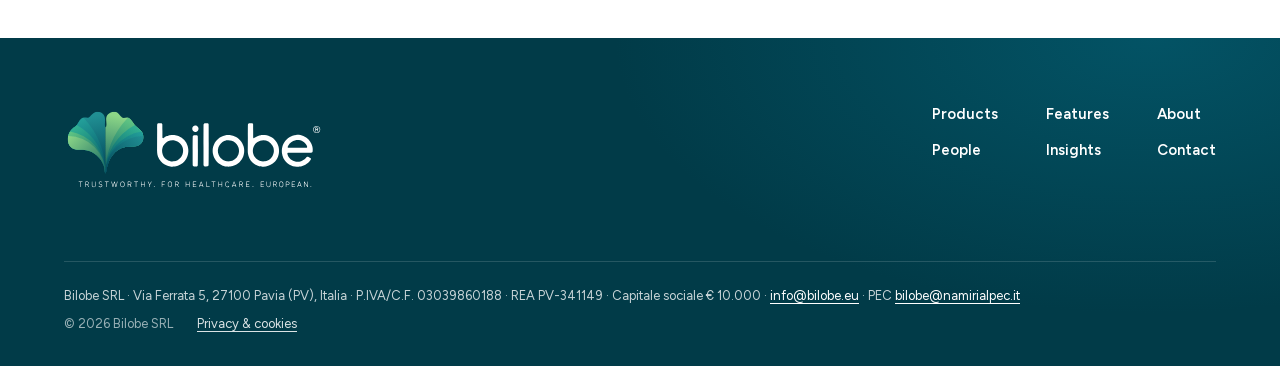
==== commit e5aad48d: "Add privacy page and a consent banner kept disabled - privacy.html in English and Italian: controlle" ====
--- a/insights.html
+++ b/insights.html
@@ -150,12 +150,13 @@
       </div>
       <p class="site-footer__legal">Bilobe SRL · Via Ferrata 5, 27100 Pavia (PV), Italia · P.IVA/C.F. 03039860188 · REA PV-341149 · Capitale sociale € 10.000 ·
         <a href="mailto:info@bilobe.eu">info@bilobe.eu</a> · PEC <a href="mailto:bilobe@namirialpec.it">bilobe@namirialpec.it</a></p>
-      <p class="site-footer__copy">© 2026 Bilobe SRL</p>
+      <p class="site-footer__copy"><span>© 2026 Bilobe SRL</span><a href="privacy.html" data-i18n="footer_privacy">Privacy &amp; cookies</a><a href="#" data-consent-open hidden data-i18n="footer_cookie_settings">Cookie settings</a></p>
     </div>
   </footer>
 
   <script src="script.js"></script>
   <script src="assets/js/chrome.js" defer></script>
+  <script src="assets/js/consent.js" defer></script>
   <script>
     // Category filter
     (() => {
--- a/assets/css/site.css
+++ b/assets/css/site.css
@@ -700,6 +700,9 @@
 .site-footer__legal { margin: var(--space-16) 0 0; padding-top: var(--space-6); border-top: 1px solid rgba(255, 255, 255, 0.14); font: 400 13px/20px var(--font-sans); }
 .site-footer__legal a, .site-footer__copy a { color: var(--white); text-decoration: underline; text-underline-offset: 3px; }
 .site-footer__copy { margin: var(--space-2) 0 0; font: 400 13px/20px var(--font-sans); color: rgba(255, 255, 255, 0.6); }
+.site-footer__copy { display: flex; flex-wrap: wrap; gap: var(--space-1) var(--space-6); }
+.site-footer__copy a { color: rgba(255, 255, 255, 0.86); }
+.site-footer__copy a[hidden] { display: none; }
 .site-footer :focus-visible { outline: 2px solid var(--lime); outline-offset: 2px; }
 
 @media (max-width: 640px) {
@@ -717,3 +720,175 @@
   .journal__item::before, .journal__title, .journal__all .icon, .journal__more .icon { transition: none !important; }
   .js .people__list .person__photo { clip-path: none; }
 }
+
+/* ---------- Contact: the closing, on the canopy gradient ----------
+   Like the closing slide: lime in the top right corner, deep bottom left, all text on the teal and
+   deep end. The glow grows out of the corner as the section arrives (--rise, assets/js/sections.js)
+   and runs into the deep footer below. */
+
+.contact {
+  --rise: 1;
+  position: relative;
+  isolation: isolate;
+  overflow: hidden;
+  padding: clamp(104px, 10vw, 152px) 0 clamp(80px, 8vw, 120px);
+  background: var(--deep);
+  color: var(--white);
+}
+.contact__glow {
+  position: absolute;
+  inset: 0;
+  z-index: -1;
+  background: radial-gradient(min(1300px, 90vw) min(720px, 50vw) at 100% 0%, #8cd687 0%, #30b092 24%, #208f93 44%, #013b48 82%);
+  transform-origin: 100% 0;
+  transform: scale(calc(0.45 + 0.55 * var(--rise)));
+  will-change: transform;
+}
+.contact__grid {
+  display: grid;
+  grid-template-columns: repeat(12, minmax(0, 1fr));
+  column-gap: var(--space-6);
+  align-items: start;
+}
+.contact__head { grid-column: 1 / -1; }
+.contact__main { grid-column: 1 / span 7; }
+/* The topics start level with the introduction, beside the copy rather than under the glow. */
+.contact__side { grid-column: 9 / span 4; margin-top: var(--space-8); }
+
+.contact__eyebrow { margin: 0 0 var(--space-6); color: var(--lime); }
+.contact__title { font-family: var(--font-display); font-weight: 400; font-size: clamp(48px, 6.2vw, 88px); line-height: 1.02; letter-spacing: -0.01em; color: var(--white); }
+.contact__title span { display: block; }
+.contact__title-accent { color: var(--lime); }
+.contact__intro { max-width: 34em; margin-top: var(--space-8); font: 400 18px/28px var(--font-sans); color: rgba(255, 255, 255, 0.92); }
+
+.contact__email {
+  display: inline-block;
+  margin-top: var(--space-12);
+  padding-bottom: 6px;
+  font-family: var(--font-display);
+  font-weight: 400;
+  font-size: clamp(32px, 3.6vw, 52px);
+  line-height: 1.15;
+  color: var(--white);
+  text-decoration: none;
+  background: linear-gradient(var(--lime), var(--lime)) 0 100% / 100% 2px no-repeat;
+  background-size: 0 2px;
+  transition: background-size 0.6s cubic-bezier(.16, 1, .3, 1);
+}
+.contact__email:hover, .contact__email:focus-visible { background-size: 100% 2px; }
+.contact__email:focus-visible { outline: 2px solid var(--lime); outline-offset: 6px; }
+
+.contact__actions { display: flex; flex-wrap: wrap; gap: var(--space-3); margin-top: var(--space-8); }
+.contact__copy { background: transparent; }
+.contact__copy .icon { width: 18px; height: 18px; }
+.contact__copy.is-done { border-color: var(--lime); }
+.contact .btn:focus-visible { outline: 2px solid var(--lime); outline-offset: 3px; }
+
+.contact__note { display: flex; flex-wrap: wrap; gap: var(--space-2) var(--space-6); margin-top: var(--space-8); font: 400 14px/20px var(--font-sans); color: rgba(255, 255, 255, 0.72); }
+
+.contact__side-label { margin: 0 0 var(--space-4); font: 600 12px/16px var(--font-sans); letter-spacing: 0.18em; text-transform: uppercase; color: rgba(255, 255, 255, 0.84); }
+.contact__topics { margin: 0; padding: 0; list-style: none; counter-reset: topic; border-top: 1px solid rgba(255, 255, 255, 0.2); }
+.contact__topics li {
+  counter-increment: topic;
+  display: grid;
+  grid-template-columns: 32px minmax(0, 1fr);
+  padding: var(--space-4) 0;
+  border-bottom: 1px solid rgba(255, 255, 255, 0.2);
+  font: 400 16px/24px var(--font-sans);
+  color: var(--white);
+}
+.contact__topics li::before { content: counter(topic, decimal-leading-zero); font: 600 12px/24px var(--font-sans); letter-spacing: 0.08em; color: var(--lime); }
+
+/* Arrival: the copy rises in after the glow has started to grow. */
+.contact.is-pending .contact__head > *, .contact.is-pending .contact__main > *, .contact.is-pending .contact__side { opacity: 0; transform: translateY(16px); }
+.contact__head > *, .contact__main > *, .contact__side { transition: opacity 0.8s ease, transform 0.9s cubic-bezier(.16, 1, .3, 1); }
+.contact__head > :nth-child(2) { transition-delay: 0.06s; }
+.contact__main > * { transition-delay: 0.12s; }
+.contact__main > :nth-child(n+2) { transition-delay: 0.18s; }
+.contact__side { transition-delay: 0.26s; }
+
+/* The footer continues the deep end of the gradient without a seam. */
+.contact ~ .site-footer { background: var(--deep); }
+
+@media (max-width: 1024px) {
+  .contact__glow { background: radial-gradient(980px 640px at 100% 0%, #8cd687 0%, #30b092 24%, #208f93 44%, #013b48 82%); }
+  .contact__main { grid-column: 1 / span 9; }
+  .contact__side { grid-column: 1 / span 8; margin-top: var(--space-16); }
+}
+@media (max-width: 640px) {
+  .contact { padding-top: 168px; }
+  .contact__glow { background: radial-gradient(min(560px, 144vw) min(380px, 97vw) at 100% 0%, #8cd687 0%, #30b092 24%, #208f93 44%, #013b48 82%); }
+  .contact__main, .contact__side { grid-column: 1 / -1; }
+  .contact__intro { margin-top: var(--space-6); font-size: 17px; line-height: 27px; }
+  .contact__email { font-size: 30px; }
+}
+@media (prefers-reduced-motion: reduce) {
+  .contact__glow { transform: none; }
+  .contact__head > *, .contact__main > *, .contact__side, .contact__email { transition: none !important; }
+}
+
+/* ---------- Cookie consent (assets/js/consent.js; disabled until analytics are added) ----------
+   A bar along the bottom edge with a canopy hairline, not a floating box. Accept and Reject have
+   the same weight; the X rejects. */
+
+.consent {
+  position: fixed;
+  left: 0;
+  right: 0;
+  bottom: 0;
+  margin: 0;
+  padding: 0;
+  z-index: 200;
+  background: var(--surface);
+  box-shadow: 0 -12px 40px rgba(1, 59, 72, 0.12);
+  transform: translateY(100%);
+  transition: transform 0.5s cubic-bezier(.16, 1, .3, 1);
+}
+.consent::before { content: ""; position: absolute; left: 0; right: 0; top: 0; height: 2px; background: var(--canopy); }
+.consent.is-open { transform: none; }
+.consent[hidden] { display: none; }
+
+.consent__inner {
+  position: relative;
+  display: grid;
+  grid-template-columns: minmax(0, 1fr) auto;
+  align-items: center;
+  column-gap: var(--space-12);
+  padding-top: var(--space-6);
+  padding-bottom: var(--space-6);
+  padding-right: calc(var(--gutter, 24px) + 40px);
+}
+.consent__title { font: 600 16px/24px var(--font-sans); color: var(--ink); }
+.consent__body { max-width: 60em; margin-top: var(--space-1); font: 400 14px/22px var(--font-sans); color: var(--ink-muted); }
+.consent__body a { color: var(--ink); text-decoration: underline; text-underline-offset: 3px; text-decoration-color: var(--leaf); }
+.consent__actions { display: flex; gap: var(--space-3); }
+.consent__btn { min-width: 128px; border-color: var(--ink); background: transparent; color: var(--ink); }
+.consent__btn:hover { background: var(--ink); color: var(--surface); }
+.consent__btn:focus-visible, .consent__close:focus-visible, .consent__body a:focus-visible { outline: 2px solid var(--focus); outline-offset: 2px; }
+.consent__close {
+  position: absolute;
+  top: 50%;
+  right: var(--gutter, 24px);
+  display: grid;
+  place-items: center;
+  width: 40px;
+  height: 40px;
+  margin-top: -20px;
+  border: 0;
+  border-radius: 50%;
+  background: transparent;
+  color: var(--ink);
+  cursor: pointer;
+}
+.consent__close:hover { background: var(--surface-raised); }
+.consent__close .icon { width: 20px; height: 20px; }
+
+@media (max-width: 720px) {
+  .consent__inner { grid-template-columns: minmax(0, 1fr); row-gap: var(--space-4); padding-right: var(--gutter, 16px); }
+  .consent__text { padding-right: 44px; }
+  .consent__close { top: var(--space-4); margin-top: 0; }
+  .consent__actions .consent__btn { flex: 1; min-width: 0; }
+}
+@media (prefers-reduced-motion: reduce) {
+  .consent { transition: none; }
+}
--- a/assets/css/pages.css
+++ b/assets/css/pages.css
@@ -118,6 +118,7 @@
 .prose p, .prose li { font: 400 18px/30px var(--font-sans); color: var(--ink); }
 .prose h2 { margin-top: var(--space-16); font-family: var(--font-display); font-weight: 400; font-size: 32px; line-height: 38px; color: var(--ink); }
 .prose h2 + * { margin-top: var(--space-4); }
+.prose > h2:first-child { margin-top: 0; }
 .prose h3, .prose h4 { font: 600 18px/28px var(--font-sans); color: var(--ink); }
 .prose strong { font-weight: 600; }
 .prose a { color: var(--link); text-decoration: underline; text-underline-offset: 3px; }
@@ -190,3 +191,34 @@
   .index-row { animation: none; }
   .index-row::after, .index-row__title, .index-row__arrow .icon, .filter-chip { transition: none !important; }
 }
+
+/* ---------- Legal pages (privacy.html) ----------
+   Both languages are in the page; the language switch shows one of them. */
+
+:root[lang="it"] [data-lang-block="en"],
+:root:not([lang="it"]) [data-lang-block="it"] { display: none; }
+
+.legal-toc { margin: 0 0 var(--space-12); padding: 0; list-style: none; counter-reset: toc; border-top: 1px solid var(--line); }
+.legal-toc li { counter-increment: toc; border-bottom: 1px solid var(--line); }
+.legal-toc a { display: grid; grid-template-columns: 28px minmax(0, 1fr); padding: var(--space-2) 0; font: 400 14px/20px var(--font-sans); color: var(--ink); text-decoration: none; }
+.legal-toc a::before { content: counter(toc, decimal-leading-zero); font-weight: 600; font-size: 12px; color: var(--ink-muted); }
+.legal-toc a:hover { color: var(--link); }
+.legal-toc a:focus-visible { outline: 2px solid var(--focus); outline-offset: 2px; }
+.post-aside__meta dd a { color: var(--ink); }
+
+.prose .legal-table { width: 100%; border-collapse: collapse; font: 400 15px/22px var(--font-sans); color: var(--ink); }
+.legal-table th { padding: var(--space-3) var(--space-4) var(--space-3) 0; border-bottom: 1px solid var(--ink); font: 600 12px/16px var(--font-sans); letter-spacing: 0.18em; text-transform: uppercase; color: var(--ink-muted); text-align: left; }
+.legal-table td { padding: var(--space-4) var(--space-4) var(--space-4) 0; border-bottom: 1px solid var(--line); vertical-align: top; }
+.legal-table code { font: 400 14px/22px ui-monospace, SFMono-Regular, Menlo, monospace; white-space: nowrap; }
+
+@media (max-width: 640px) {
+  .legal-table thead { display: none; }
+  .legal-table tr { display: grid; grid-template-columns: minmax(0, 1fr); padding: var(--space-3) 0; border-bottom: 1px solid var(--line); }
+  .legal-table td { padding: var(--space-1) 0; border: 0; }
+}
+
+@media (max-width: 1024px) {
+  .page--legal .post-aside { order: -1; margin: 0 0 var(--space-12); }
+  .page--legal .post-aside__inner { display: block; }
+  .page--legal .legal-toc { margin-bottom: var(--space-8); }
+}
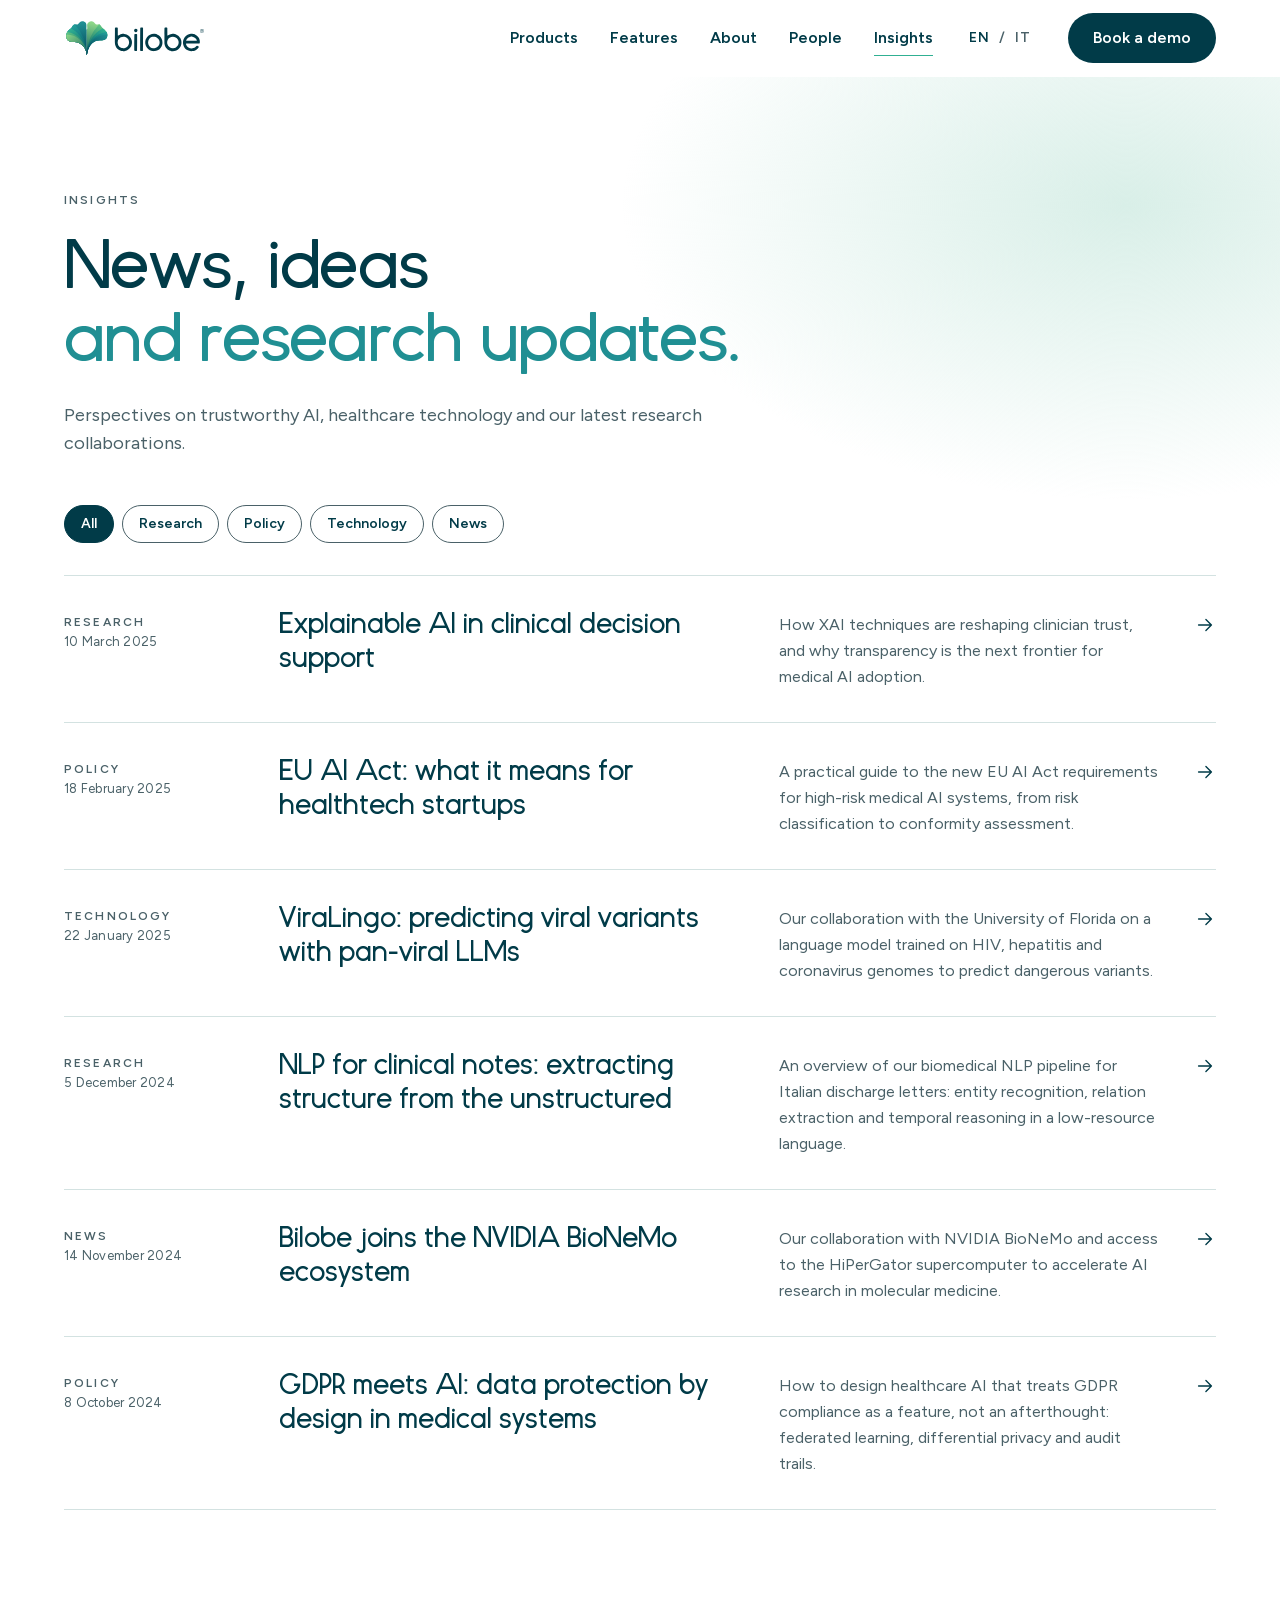
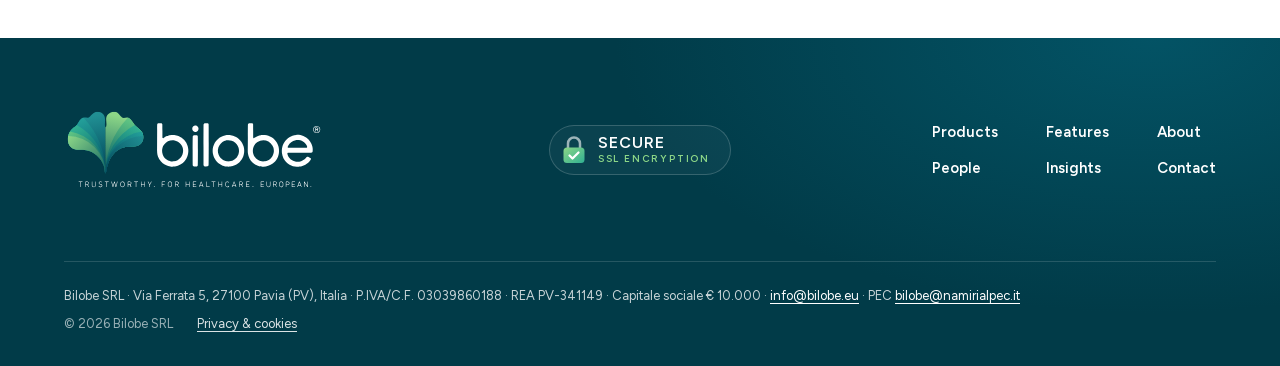
==== commit 3ac30d0b: "Add SSL badge to the footer and tighten the Contact hand-over - Secure SSL encryption badge (brand l" ====
--- a/insights.html
+++ b/insights.html
@@ -17,8 +17,8 @@
   <meta property="og:image:height" content="627">
   <meta name="twitter:card" content="summary_large_image">
   <link rel="icon" href="assets/logos/bilobe-logo-icon.svg" type="image/svg+xml">
-  <link rel="icon" href="images/logo/logo.ico" sizes="any">
-  <link rel="apple-touch-icon" href="images/logo/logo-touch-icon.png">
+  <link rel="icon" href="favicon.ico" sizes="48x48">
+  <link rel="apple-touch-icon" href="apple-touch-icon.png">
   <link rel="preload" href="assets/fonts/Bilobe-Regular.woff2" as="font" type="font/woff2" crossorigin>
   <link rel="preload" href="assets/fonts/figtree-latin.woff2" as="font" type="font/woff2" crossorigin>
   <link rel="stylesheet" href="assets/css/tokens.css">
@@ -137,6 +137,17 @@
         <a href="index.html" class="site-footer__brand" aria-label="Bilobe, home">
           <img src="assets/logos/bilobe-logo-completo-reversed.svg" alt="Bilobe. Trustworthy. For healthcare. European." width="260" height="83">
         </a>
+        <div class="site-footer__trust">
+          <p class="secure-badge">
+            <svg class="secure-badge__lock" viewBox="0 0 48 58" aria-hidden="true">
+              <defs><linearGradient id="secure-badge-fill" x1="0" y1="0" x2="1" y2="1"><stop offset="0" stop-color="#8cd687"/><stop offset="1" stop-color="#30b092"/></linearGradient></defs>
+              <path class="secure-badge__shackle" d="M12 27V17a12 12 0 0 1 24 0v10"/>
+              <rect x="3" y="25" width="42" height="31" rx="7" fill="url(#secure-badge-fill)"/>
+              <path class="secure-badge__check" d="m15 41 6 6 12-12"/>
+            </svg>
+            <span class="secure-badge__text"><b>Secure</b><span>SSL encryption</span></span>
+          </p>
+        </div>
         <nav aria-label="Footer">
           <ul class="site-footer__nav">
           <li><a href="index.html#products" data-i18n="nav_products">Products</a></li>
--- a/assets/css/site.css
+++ b/assets/css/site.css
@@ -1,6 +1,5 @@
 /* Bilobe website: components built on tokens.css.
-   Spec: website-kit/brand-book/components/WebsiteHero.md and brand-book/README.md.
-   Old sections still use /style.css until each is converted. */
+   Spec: website-kit/brand-book/components/WebsiteHero.md and brand-book/README.md. */
 
 :root {
   --wrap-max: 1440px;
@@ -16,7 +15,7 @@
   :root { --gutter: var(--space-4); --header-h: 64px; }
 }
 
-/* Base (pages that no longer load the old style.css rely on this) */
+/* Base */
 *, *::before, *::after { box-sizing: border-box; }
 html { scroll-padding-top: var(--header-h); scroll-behavior: smooth; -webkit-text-size-adjust: 100%; }
 body { margin: 0; background: var(--surface); color: var(--ink); font: 400 16px/24px var(--font-sans); -webkit-font-smoothing: antialiased; }
@@ -370,7 +369,7 @@
 
 .capabilities__sticky {
   position: sticky;
-  top: calc(var(--header-h) + var(--space-16));
+  top: calc(var(--header-h) + var(--space-12));
 }
 
 .capabilities__eyebrow {
@@ -517,9 +516,9 @@
 
 .people__grid { display: grid; grid-template-columns: repeat(12, minmax(0, 1fr)); column-gap: var(--space-6); }
 .people__intro { grid-column: 1 / span 4; }
-.people__sticky { position: sticky; top: calc(var(--header-h) + var(--space-16)); }
+.people__sticky { position: sticky; top: calc(var(--header-h) + var(--space-12)); }
 .people__groups { grid-column: 5 / span 8; }
-.people__group + .people__group { margin-top: var(--space-16); }
+.people__group + .people__group { margin-top: var(--space-12); }
 .people__group-label {
   margin: 0 0 var(--space-6);
   padding-bottom: var(--space-3);
@@ -537,8 +536,9 @@
   padding: 0;
   list-style: none;
 }
-.people__list--lead { grid-template-columns: repeat(3, minmax(0, 1fr)); }
-.people__list--board { grid-template-columns: repeat(4, minmax(0, 1fr)); }
+/* Founders and consultants share one four-column grid and one portrait size, so the team reads as
+   a whole and the second row is already in view under the first. */
+.people__list--lead, .people__list--board { grid-template-columns: repeat(4, minmax(0, 1fr)); }
 
 .person { position: relative; transition: opacity 0.5s ease; }
 
@@ -603,7 +603,11 @@
   line-height: 34px;
   color: var(--ink);
 }
-.people__list--board .person__name { font-size: 24px; line-height: 30px; }
+.people__list .person__name { font-size: 24px; line-height: 30px; }
+/* Names stay on one line, all of them; when the longest one does not fit its column, every name
+   breaks between first name and surname (sections.js sets .people--names-split). */
+.person__first, .person__last { white-space: nowrap; }
+.people--names-split .person__first, .people--names-split .person__last { display: block; }
 .person__role { margin: var(--space-1) 0 0; font: 400 15px/22px var(--font-sans); color: var(--ink-muted); }
 .person__link {
   display: inline-flex;
@@ -629,14 +633,17 @@
   .people__intro, .people__groups { grid-column: 1 / -1; }
   .people__sticky { position: static; }
   .people__groups { margin-top: var(--space-12); }
-  .people__list--lead { grid-template-columns: repeat(3, minmax(0, 1fr)); }
-  .people__list--board { grid-template-columns: repeat(4, minmax(0, 1fr)); }
+  .people__list--lead, .people__list--board { grid-template-columns: repeat(4, minmax(0, 1fr)); }
 }
 
 @media (max-width: 640px) {
   .people__list--lead, .people__list--board { grid-template-columns: repeat(2, minmax(0, 1fr)); gap: var(--space-8) var(--space-4); }
   .person__photo { max-width: 200px; }
-  .person__name, .people__list--board .person__name { font-size: 24px; line-height: 30px; }
+  .person__name, .people__list .person__name { font-size: 24px; line-height: 30px; }
+/* Names stay on one line, all of them; when the longest one does not fit its column, every name
+   breaks between first name and surname (sections.js sets .people--names-split). */
+.person__first, .person__last { white-space: nowrap; }
+.people--names-split .person__first, .people--names-split .person__last { display: block; }
   .person__role { font-size: 14px; line-height: 20px; }
 }
 
@@ -691,9 +698,21 @@
   background: radial-gradient(60% 120% at 90% 0%, var(--teal) 0%, rgba(3, 83, 101, 0) 70%), var(--deep);
   color: rgba(255, 255, 255, 0.78);
 }
-.site-footer__top { display: flex; flex-wrap: wrap; align-items: flex-start; justify-content: space-between; gap: var(--space-12); }
+/* Logo, SSL badge and links on one row: the badge sits in the centre of the page width. */
+.site-footer__top { display: grid; grid-template-columns: minmax(0, 1fr) auto minmax(0, 1fr); align-items: center; gap: var(--space-12); }
+.site-footer__top > nav { justify-self: end; }
 .site-footer__brand { display: block; padding: 6px 0; }
 .site-footer__brand img { display: block; width: 260px; height: auto; }
+/* SSL badge, centred in the footer between the logo and the links.
+   True of every page: the site is served only over HTTPS (Enforce HTTPS on GitHub Pages). */
+.site-footer__trust { display: flex; justify-content: center; }
+.secure-badge { display: inline-flex; align-items: center; gap: var(--space-3); margin: 0; padding: var(--space-2) var(--space-5, 20px) var(--space-2) var(--space-3); border: 1px solid rgba(255, 255, 255, 0.18); border-radius: var(--radius-pill); background: rgba(255, 255, 255, 0.04); }
+.secure-badge__lock { flex: none; width: 24px; height: 29px; }
+.secure-badge__shackle { fill: none; stroke: rgba(255, 255, 255, 0.6); stroke-width: 5; stroke-linecap: round; }
+.secure-badge__check { fill: none; stroke: #fff; stroke-width: 4.5; stroke-linecap: round; stroke-linejoin: round; }
+.secure-badge__text { display: grid; text-transform: uppercase; }
+.secure-badge__text b { font: 600 16px/18px var(--font-sans); letter-spacing: 0.06em; color: var(--white); }
+.secure-badge__text span { font: 600 10px/14px var(--font-sans); letter-spacing: 0.18em; color: var(--lime); }
 .site-footer__nav { display: grid; grid-template-columns: repeat(3, auto); gap: var(--space-3) var(--space-12); margin: 0; padding: 0; list-style: none; }
 .site-footer__nav a { font: 600 15px/22px var(--font-sans); color: var(--white); text-decoration: none; border-bottom: 1px solid transparent; transition: border-color 0.2s; }
 .site-footer__nav a:hover { border-bottom-color: var(--lime); }
@@ -705,6 +724,10 @@
 .site-footer__copy a[hidden] { display: none; }
 .site-footer :focus-visible { outline: 2px solid var(--lime); outline-offset: 2px; }
 
+@media (max-width: 899px) {
+  .site-footer__top { grid-template-columns: minmax(0, 1fr); gap: var(--space-8); }
+  .site-footer__top > nav, .site-footer__trust { justify-self: start; }
+}
 @media (max-width: 640px) {
   .site-footer__nav { grid-template-columns: repeat(2, auto); gap: var(--space-3) var(--space-8); }
   .site-footer__brand img { width: 240px; }
@@ -731,7 +754,7 @@
   position: relative;
   isolation: isolate;
   overflow: hidden;
-  padding: clamp(104px, 10vw, 152px) 0 clamp(80px, 8vw, 120px);
+  padding: clamp(104px, 10vw, 152px) 0 var(--space-16);
   background: var(--deep);
   color: var(--white);
 }
@@ -808,7 +831,7 @@
 .contact__side { transition-delay: 0.26s; }
 
 /* The footer continues the deep end of the gradient without a seam. */
-.contact ~ .site-footer { background: var(--deep); }
+.contact ~ .site-footer { padding-top: var(--space-12); background: var(--deep); }
 
 @media (max-width: 1024px) {
   .contact__glow { background: radial-gradient(980px 640px at 100% 0%, #8cd687 0%, #30b092 24%, #208f93 44%, #013b48 82%); }
@@ -892,3 +915,44 @@
 @media (prefers-reduced-motion: reduce) {
   .consent { transition: none; }
 }
+
+/* ---------- Partners ----------
+   An endless row. Each logo has a single-colour version in ink (assets/images/partners/*-mono.webp,
+   made from the original) and is sized by area, so wide and tall marks weigh the same;
+   hovering a logo shows its own colours and pauses the row. sections.js repeats the set until it
+   is wider than the screen, then doubles it for a seamless loop at a constant speed. */
+
+/* A mint band between two white sections. The logos sit in 112px rows, so the bottom padding is
+   smaller than the top one to make the space above the label and below the logos look equal. */
+.partners { padding: 72px 0 52px; background: var(--surface-raised); }
+.partners__label { margin: 0 0 var(--space-8); text-align: center; color: var(--ink-muted); }
+.partners__marquee {
+  overflow: hidden;
+  -webkit-mask-image: linear-gradient(to right, transparent 0, #000 12%, #000 88%, transparent 100%);
+  mask-image: linear-gradient(to right, transparent 0, #000 12%, #000 88%, transparent 100%);
+}
+.partners__track { display: flex; align-items: center; width: max-content; margin: 0; padding: 0; list-style: none; }
+.partners__track.is-rolling { animation: partners-roll var(--roll, 40s) linear infinite; }
+.partners__marquee:hover .partners__track { animation-play-state: paused; }
+@keyframes partners-roll { to { transform: translate3d(-50%, 0, 0); } }
+
+.partner { flex: none; display: grid; place-items: center; height: 112px; padding: 0 clamp(28px, 3.2vw, 52px); }
+.partner__logo { position: relative; display: block; width: var(--w); height: var(--h); }
+.partner__mono, .partner__colour { position: absolute; inset: 0; width: 100%; height: 100%; object-fit: contain; transition: opacity 0.4s ease; }
+.partner__mono { opacity: 0.75; }
+.partner__colour { opacity: 0; }
+[data-theme="dark"] .partner__mono { filter: brightness(0) invert(0.93); }
+@media (hover: hover) {
+  .partner:hover .partner__mono { opacity: 0; }
+  .partner:hover .partner__colour { opacity: 1; }
+}
+
+@media (max-width: 640px) {
+  .partner { height: 96px; padding: 0 24px; }
+  .partner__logo { width: calc(var(--w) * 0.85); height: calc(var(--h) * 0.85); }
+}
+@media (prefers-reduced-motion: reduce) {
+  .partners__marquee { -webkit-mask-image: none; mask-image: none; }
+  .partners__track { flex-wrap: wrap; justify-content: center; width: auto; animation: none !important; }
+  .partner__mono, .partner__colour { transition: none; }
+}
